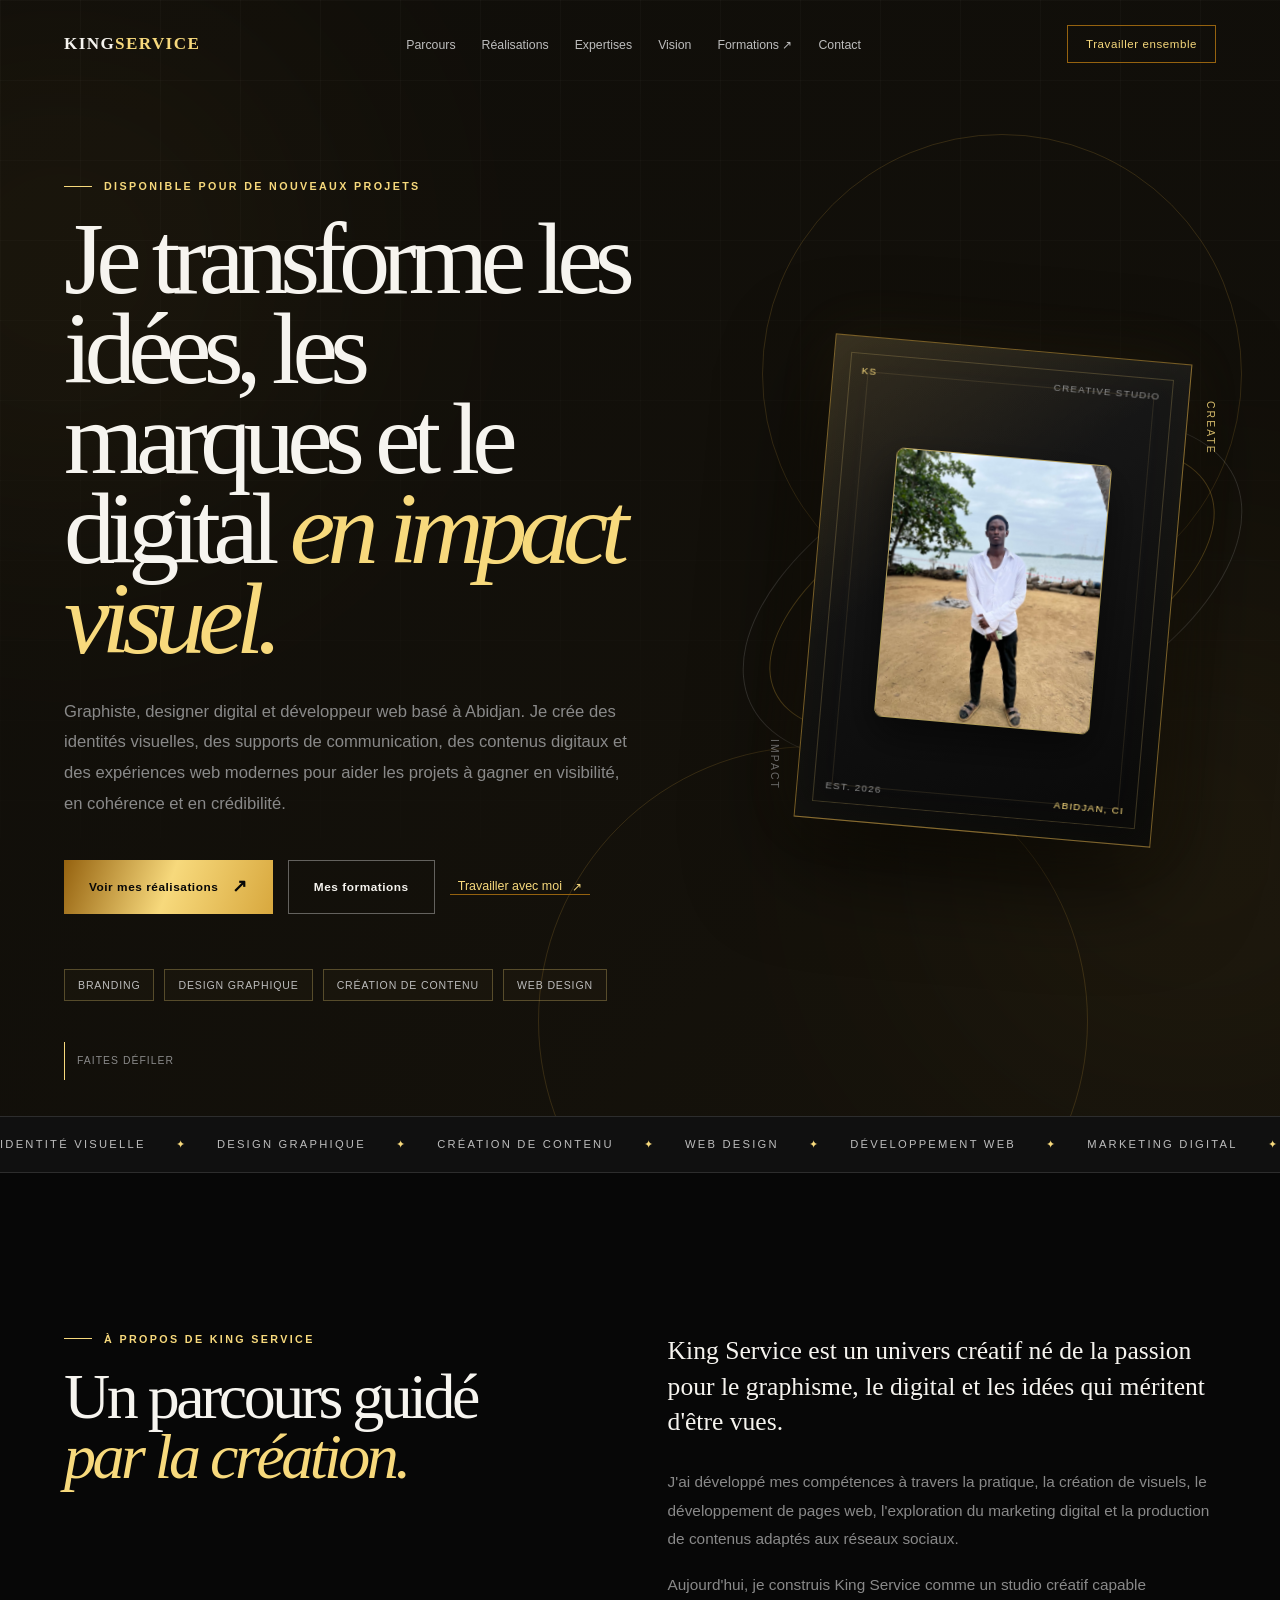
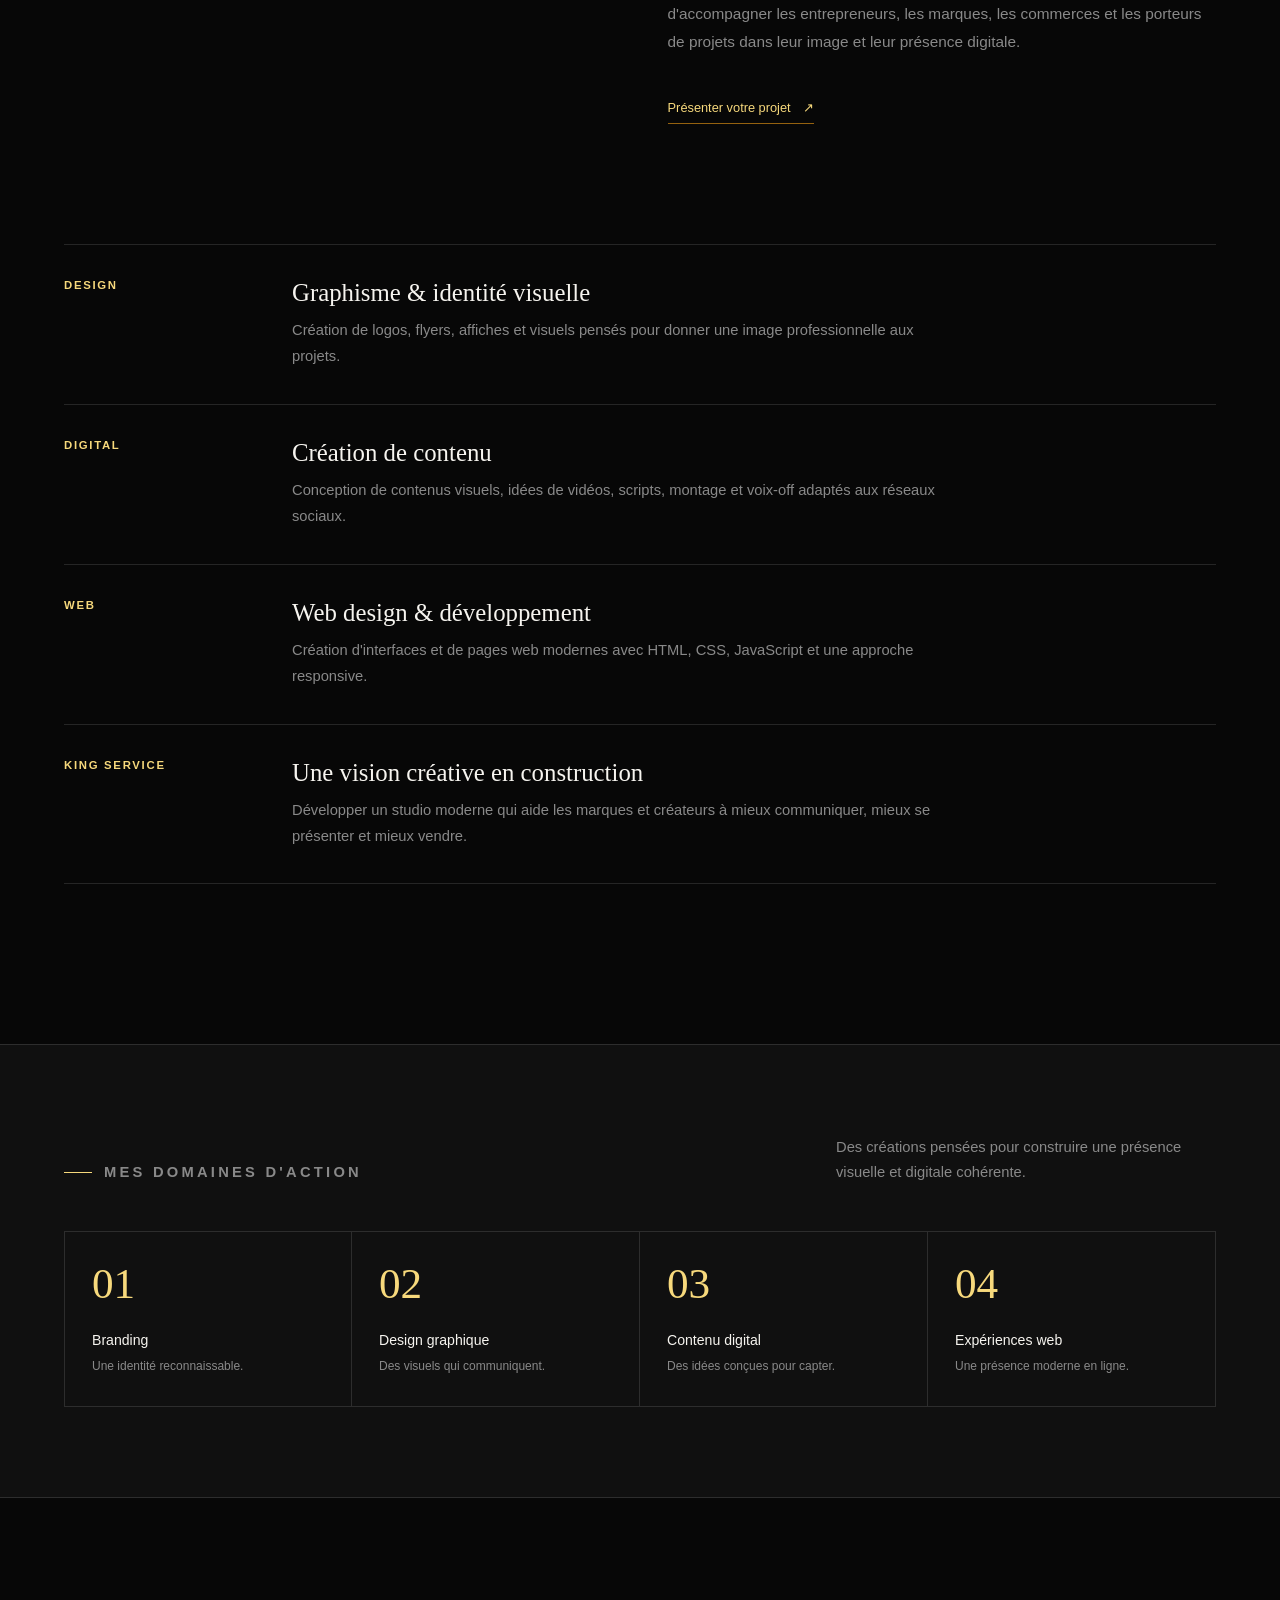
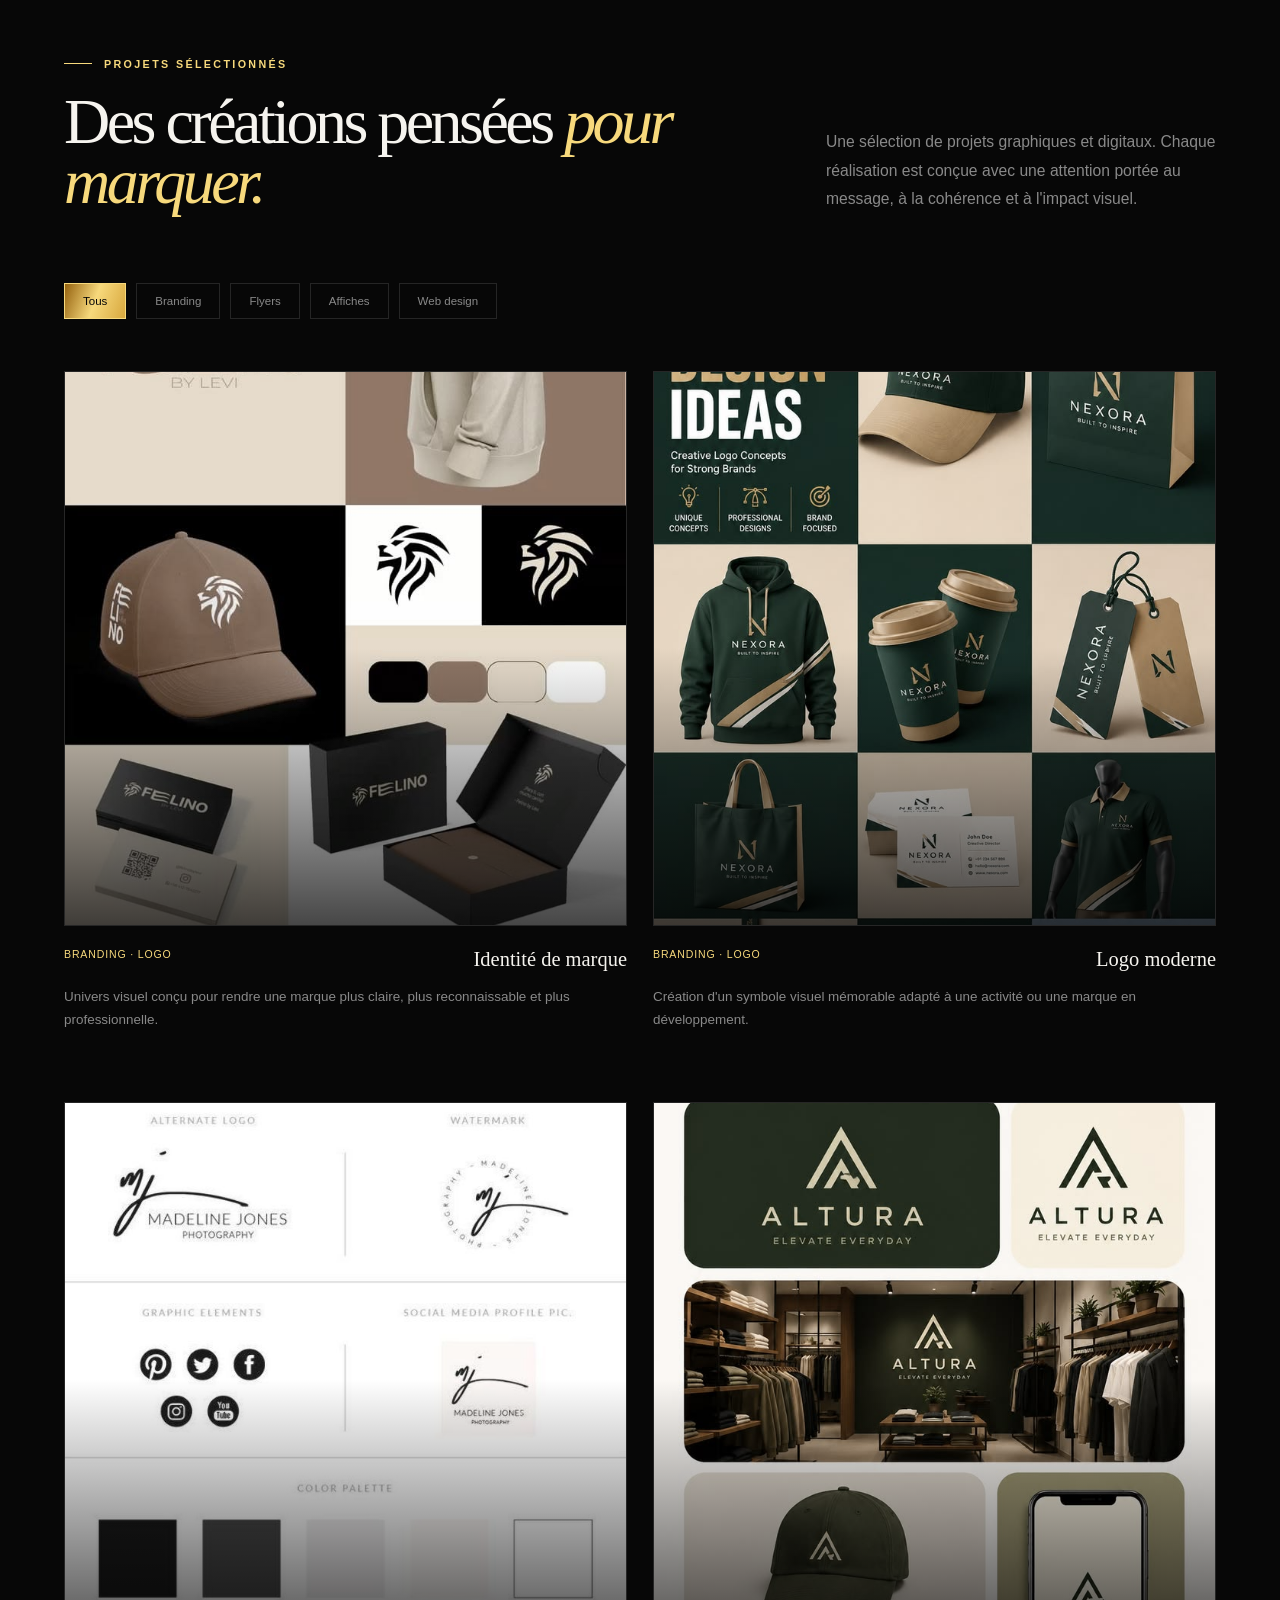
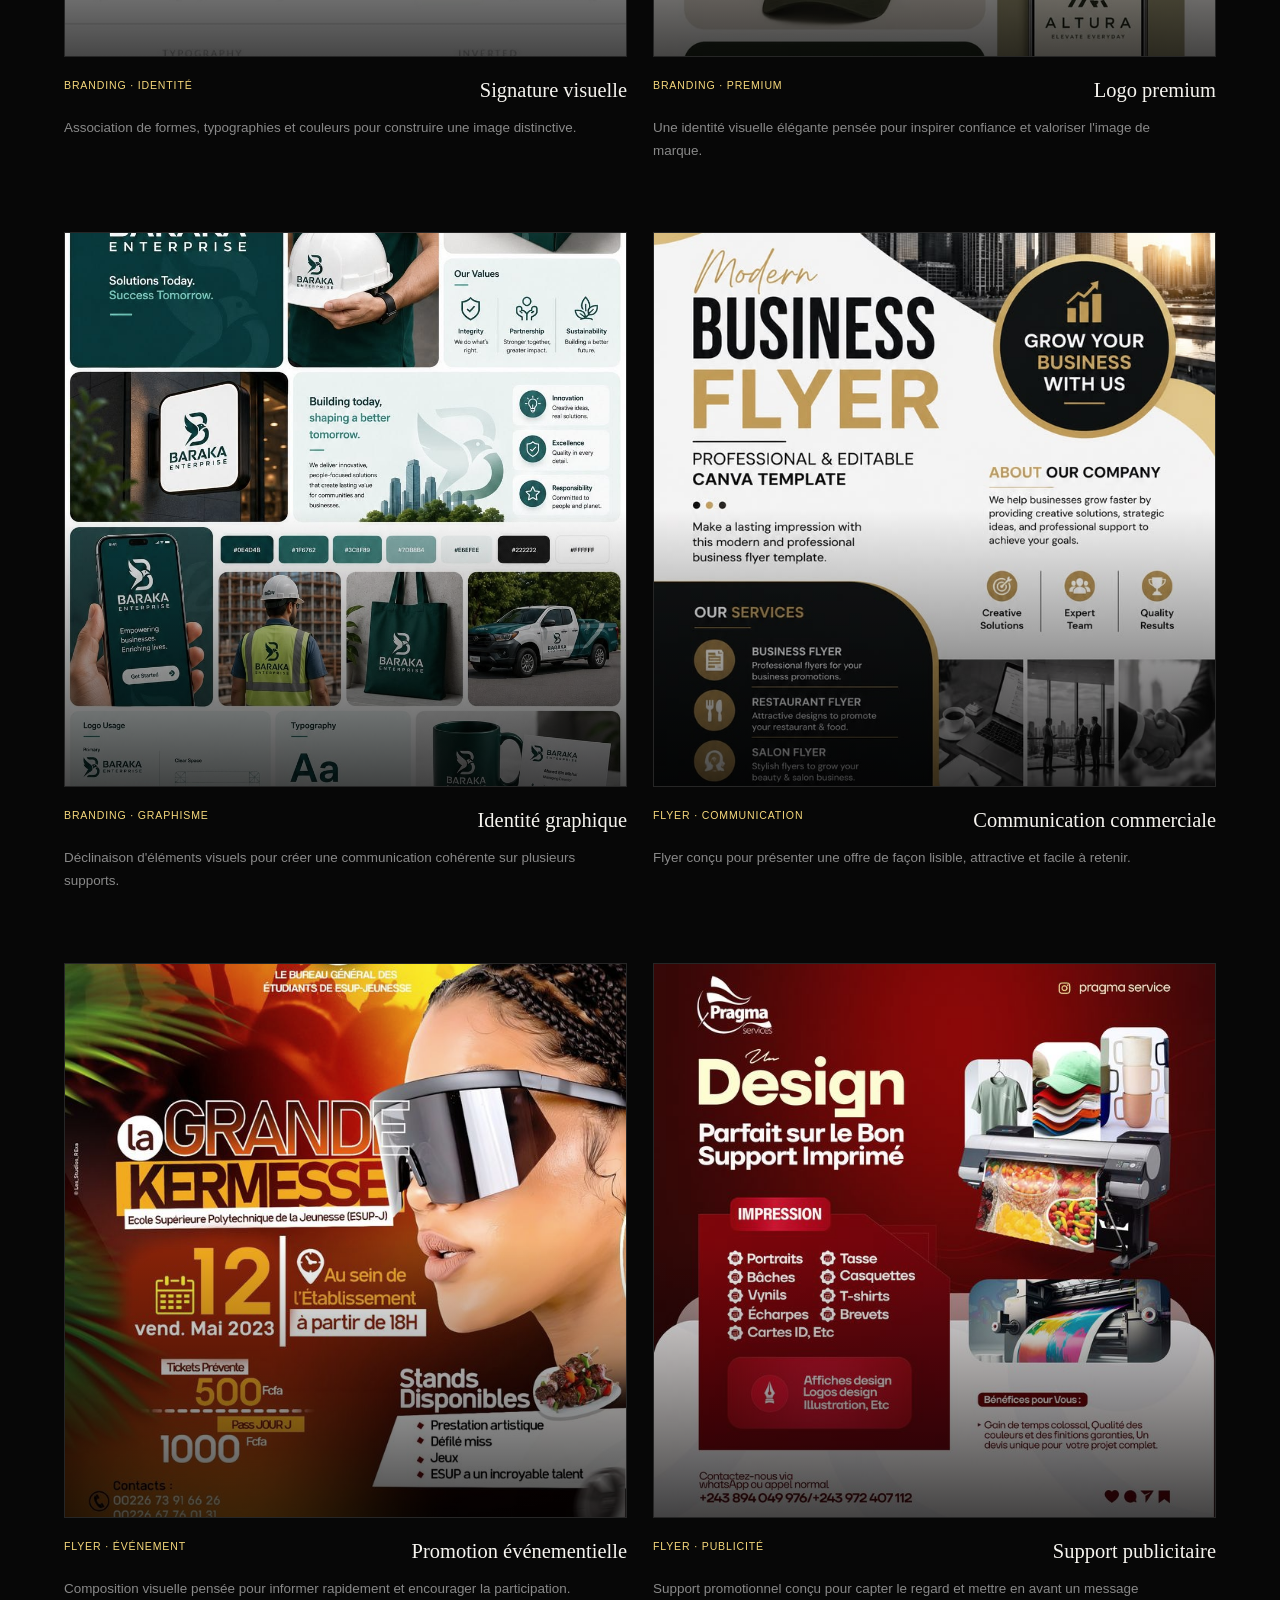
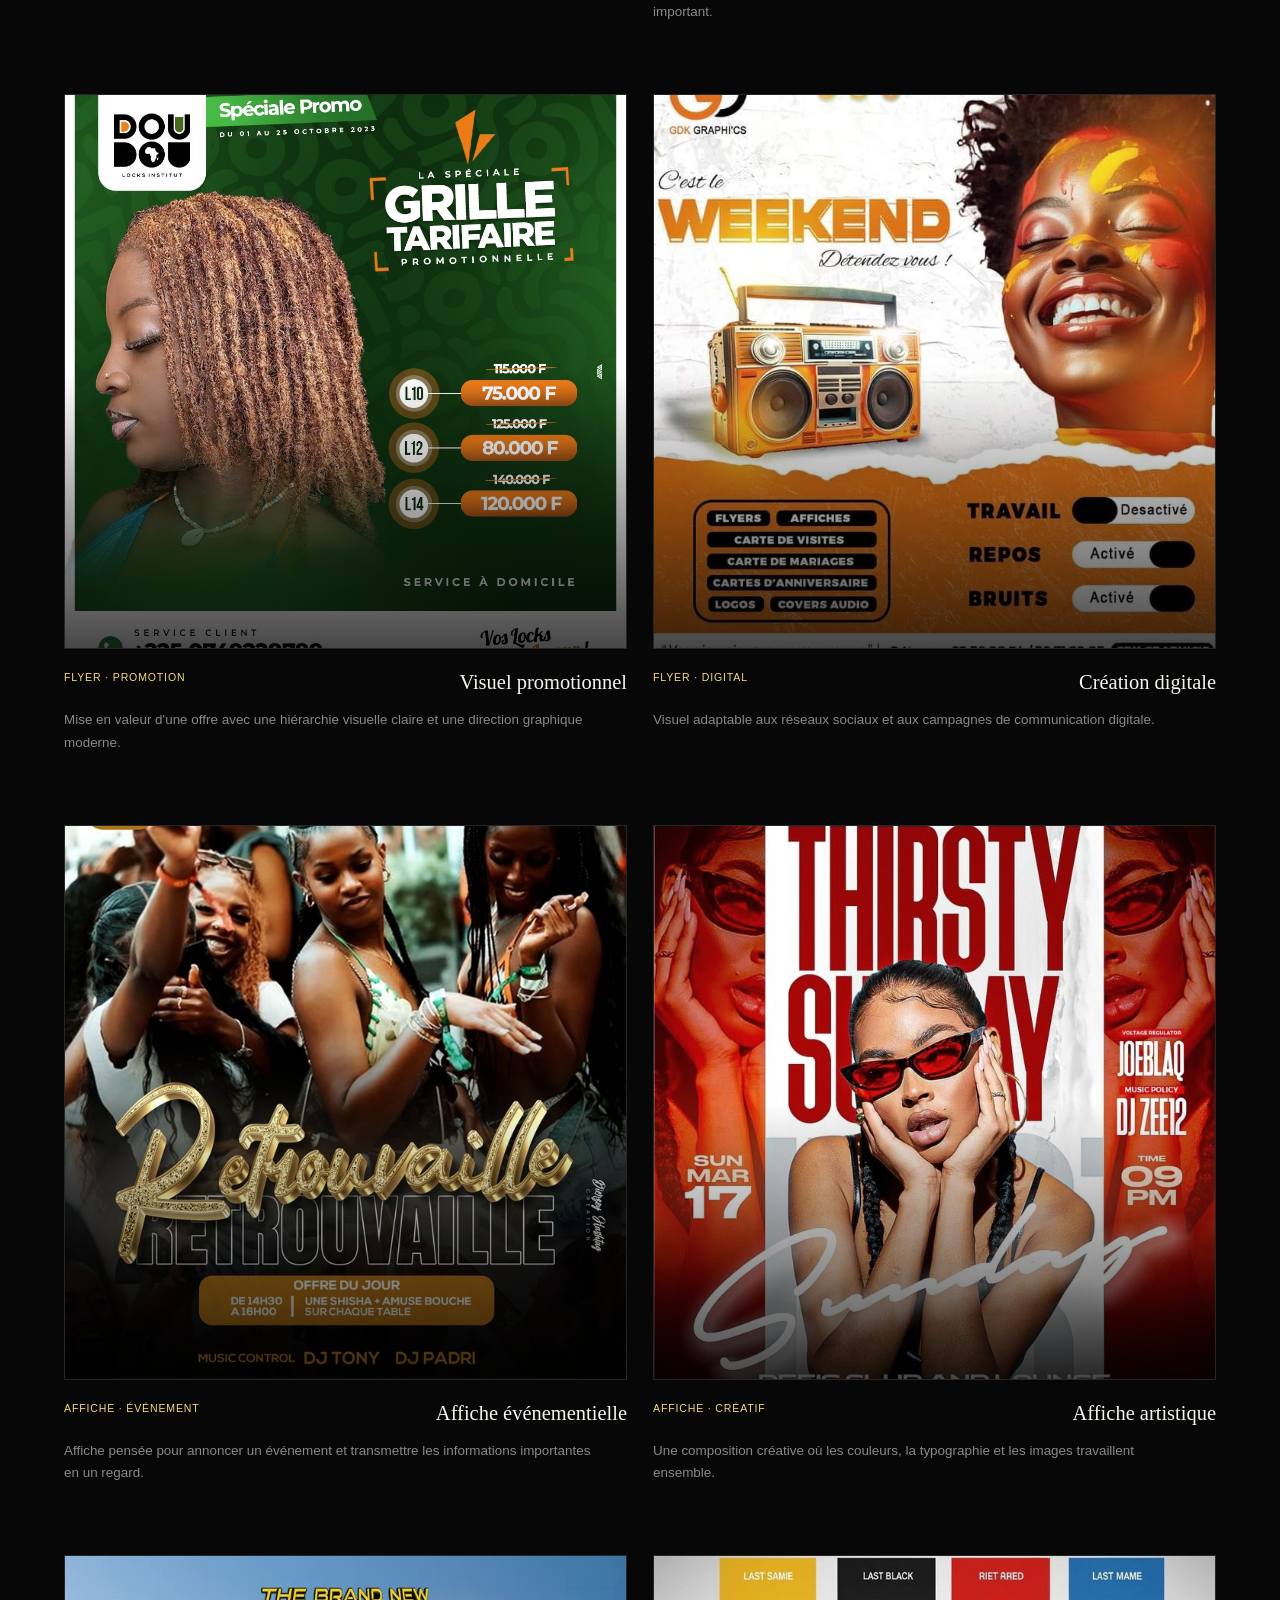
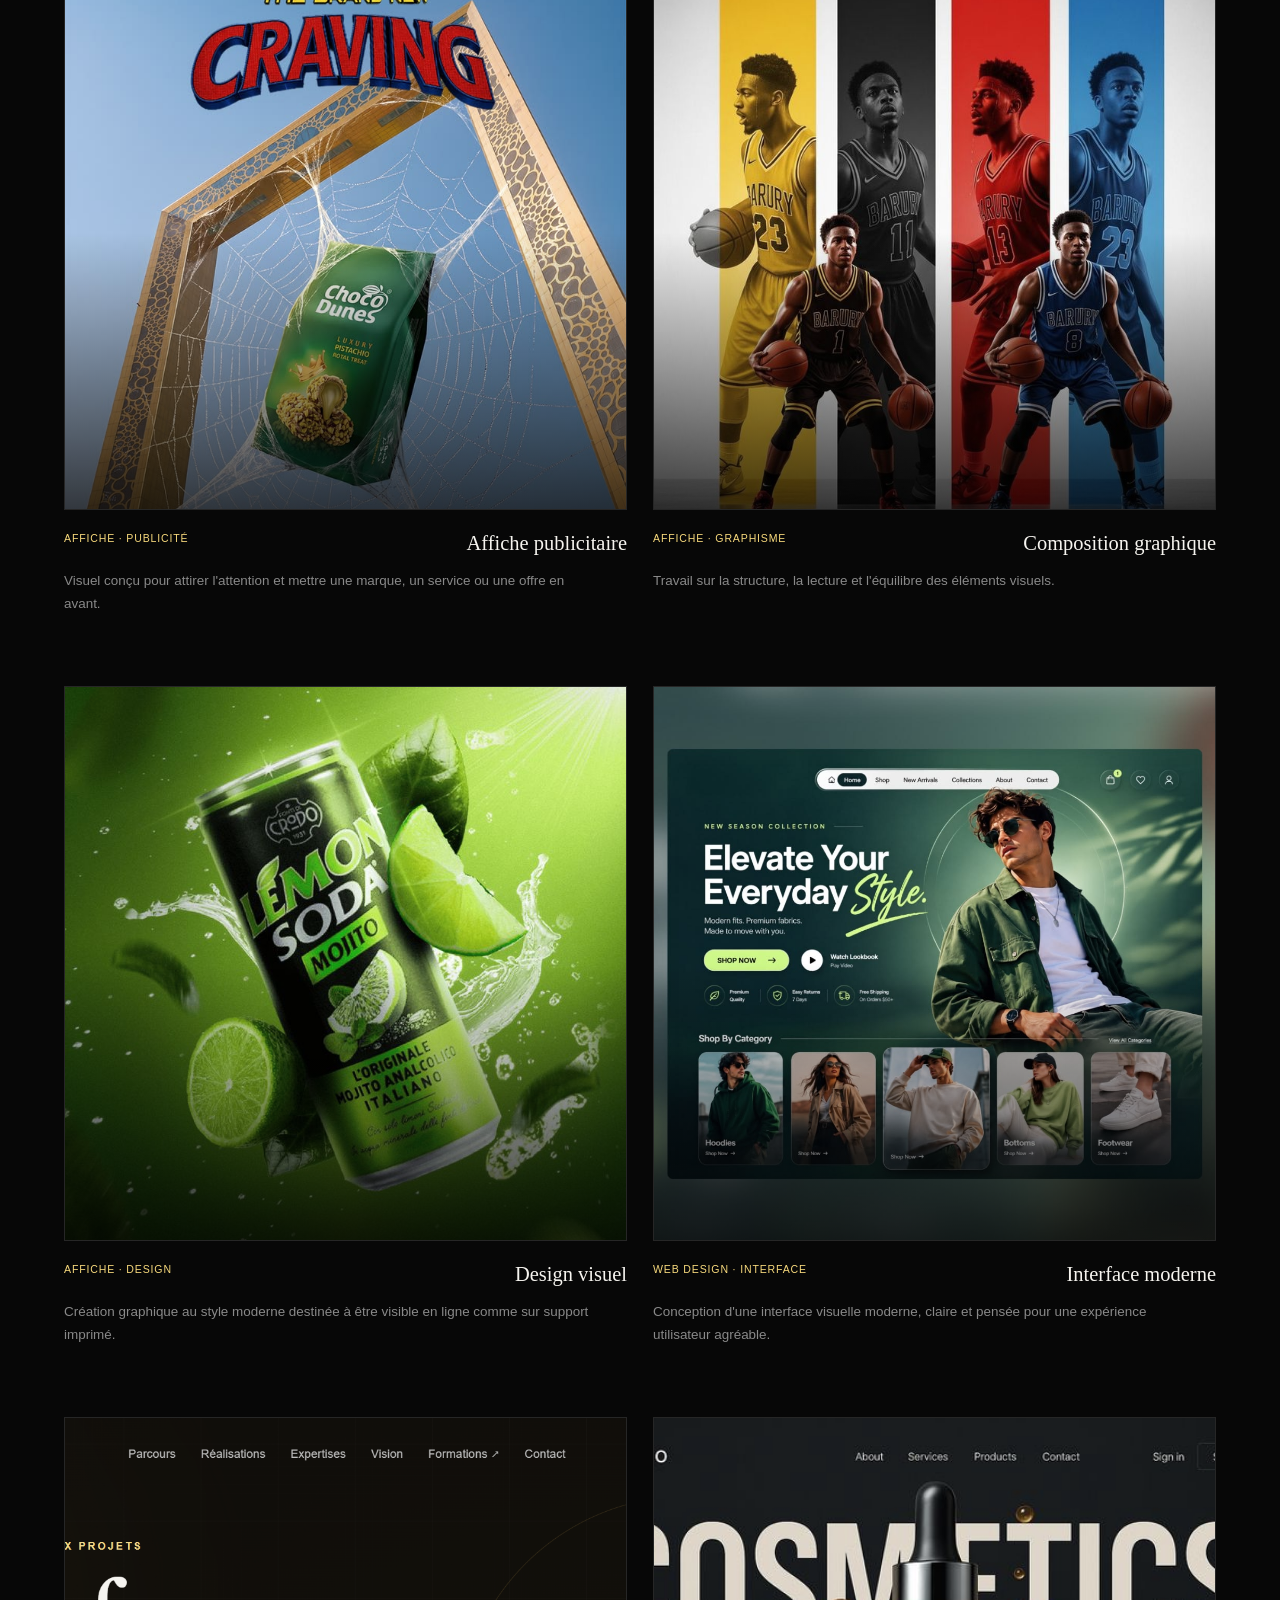
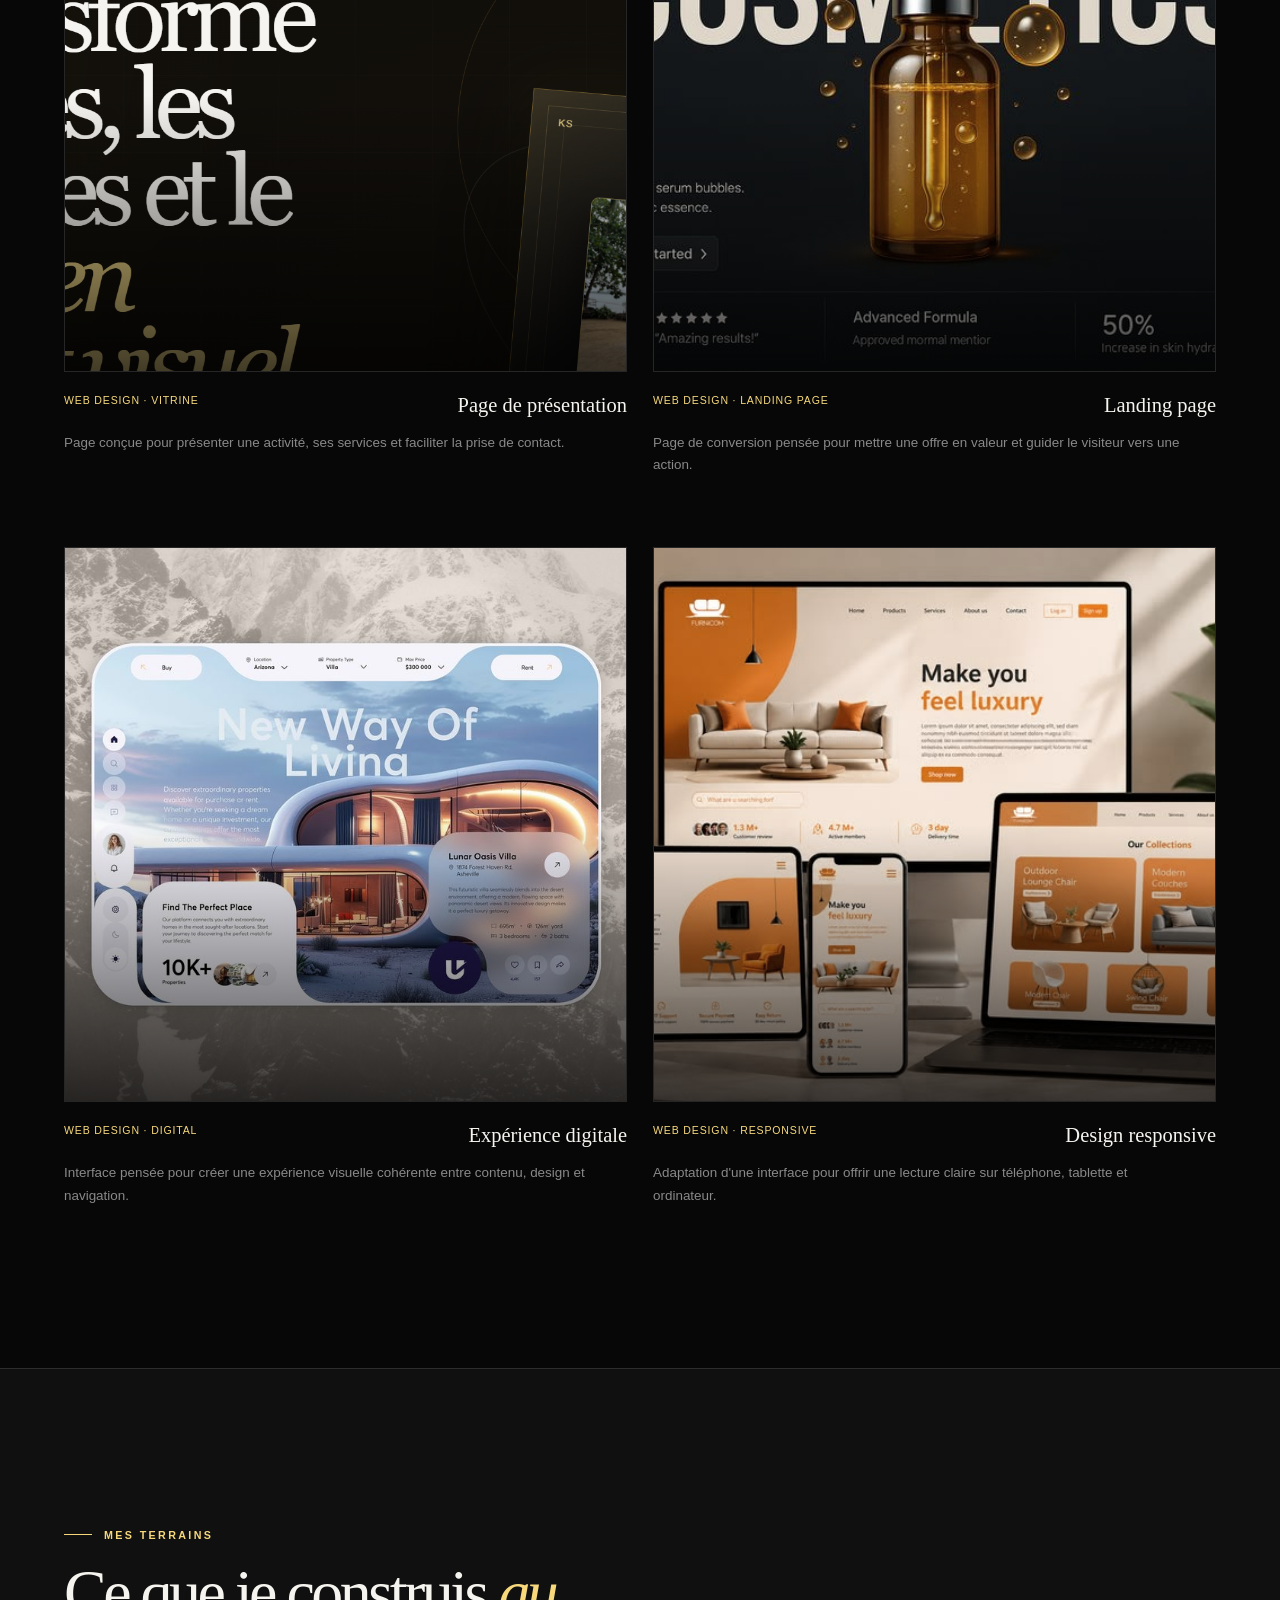
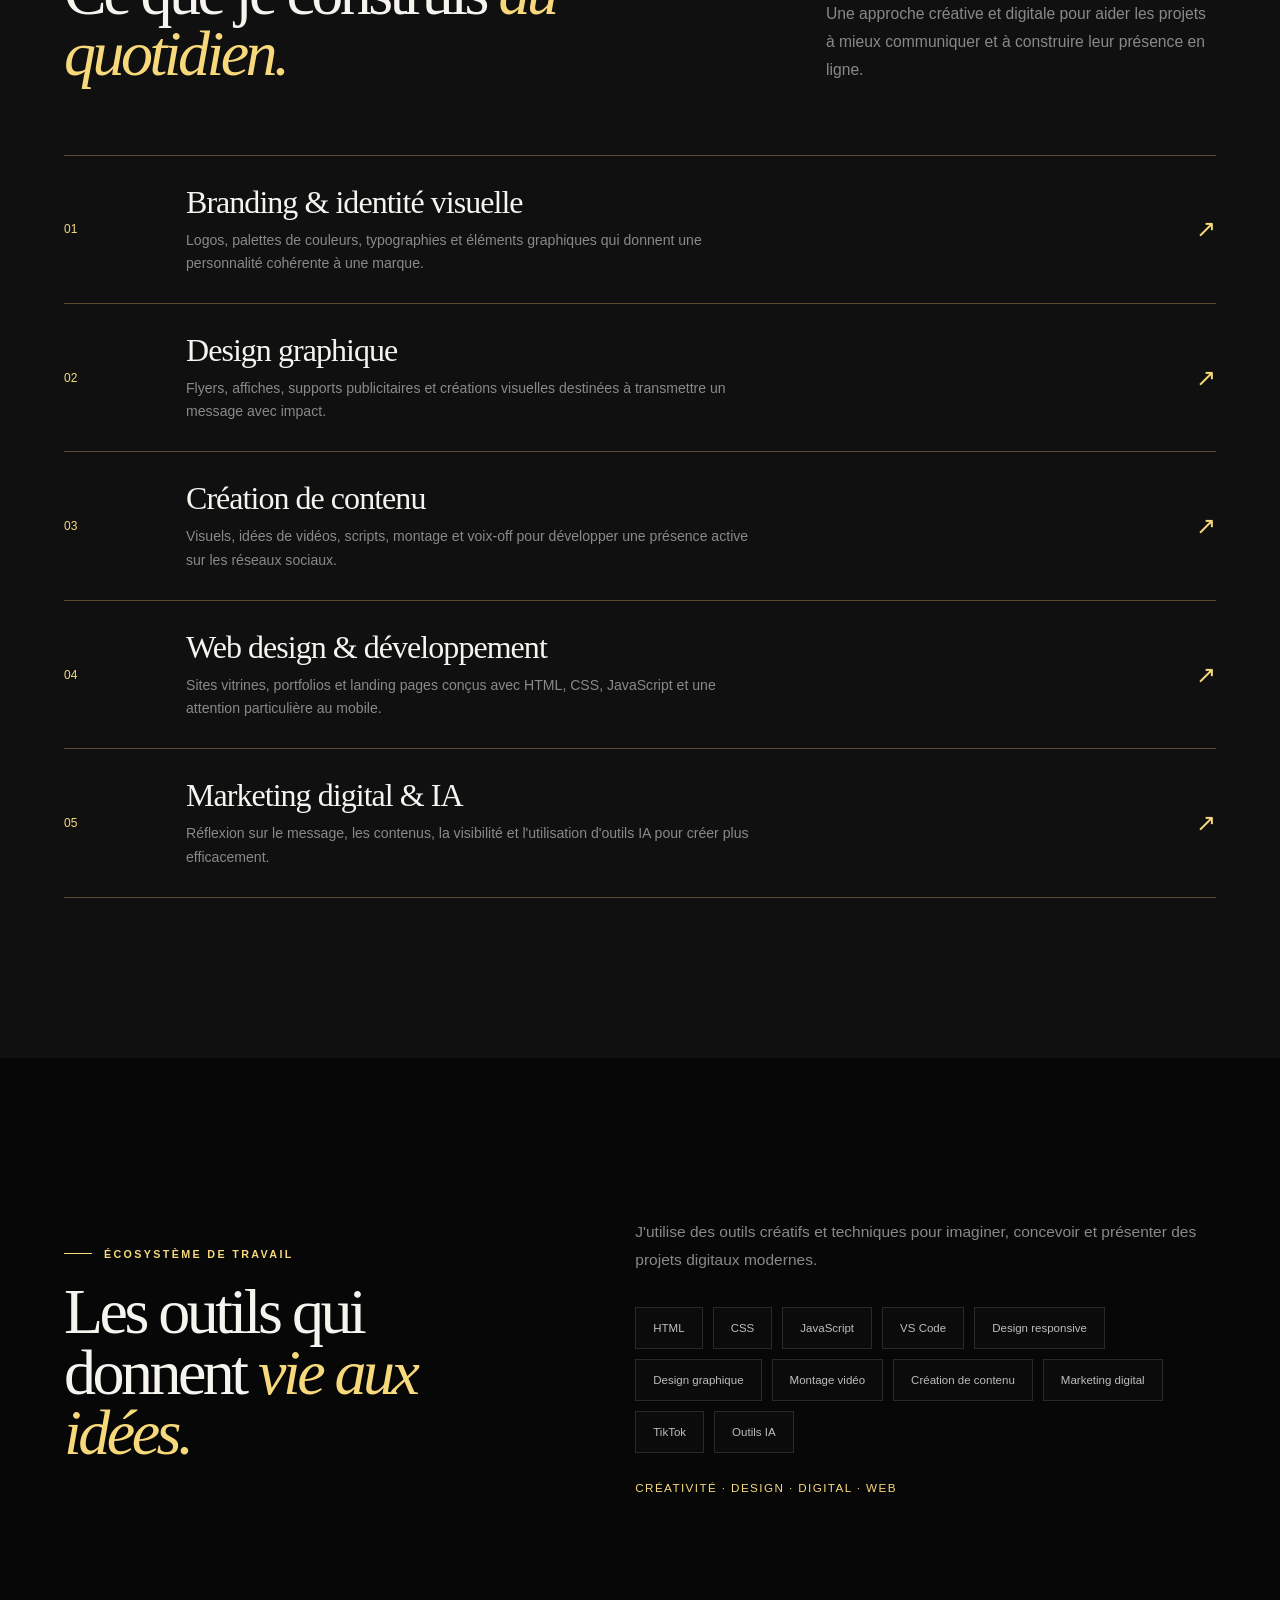
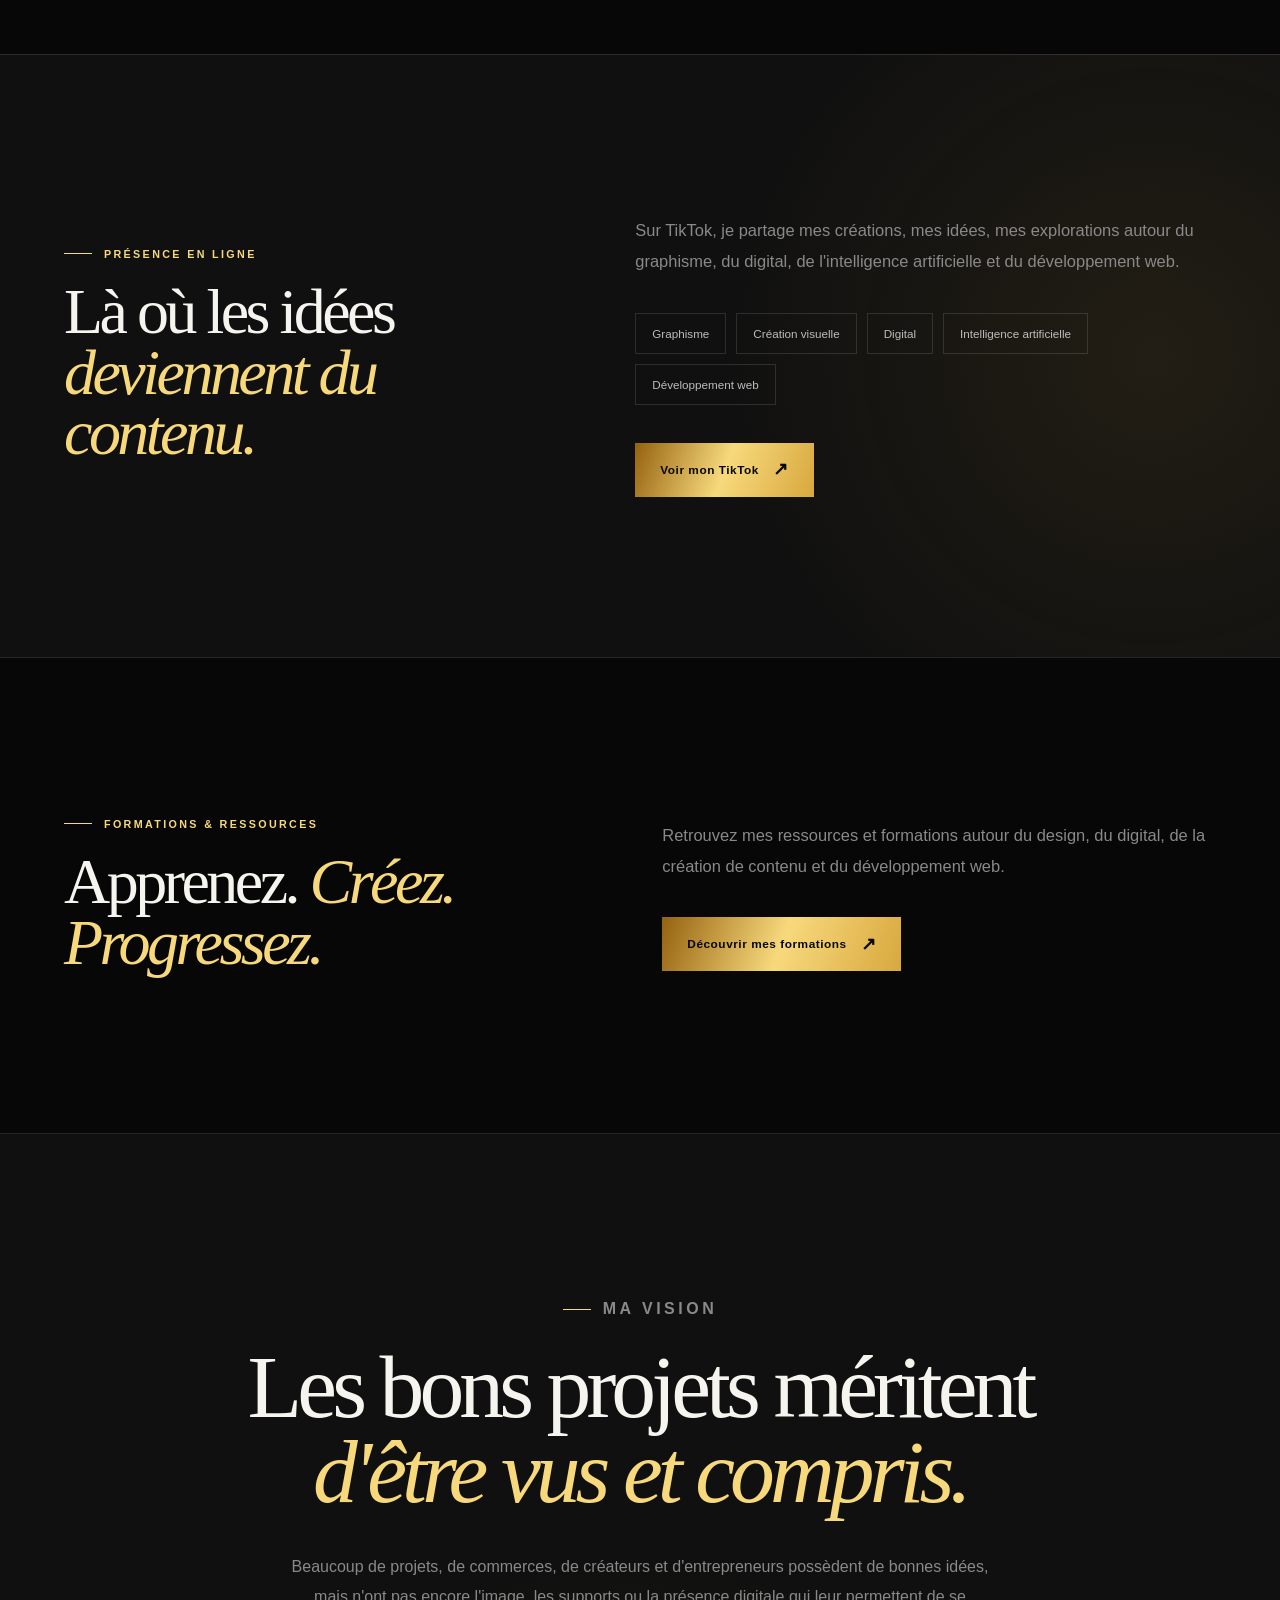
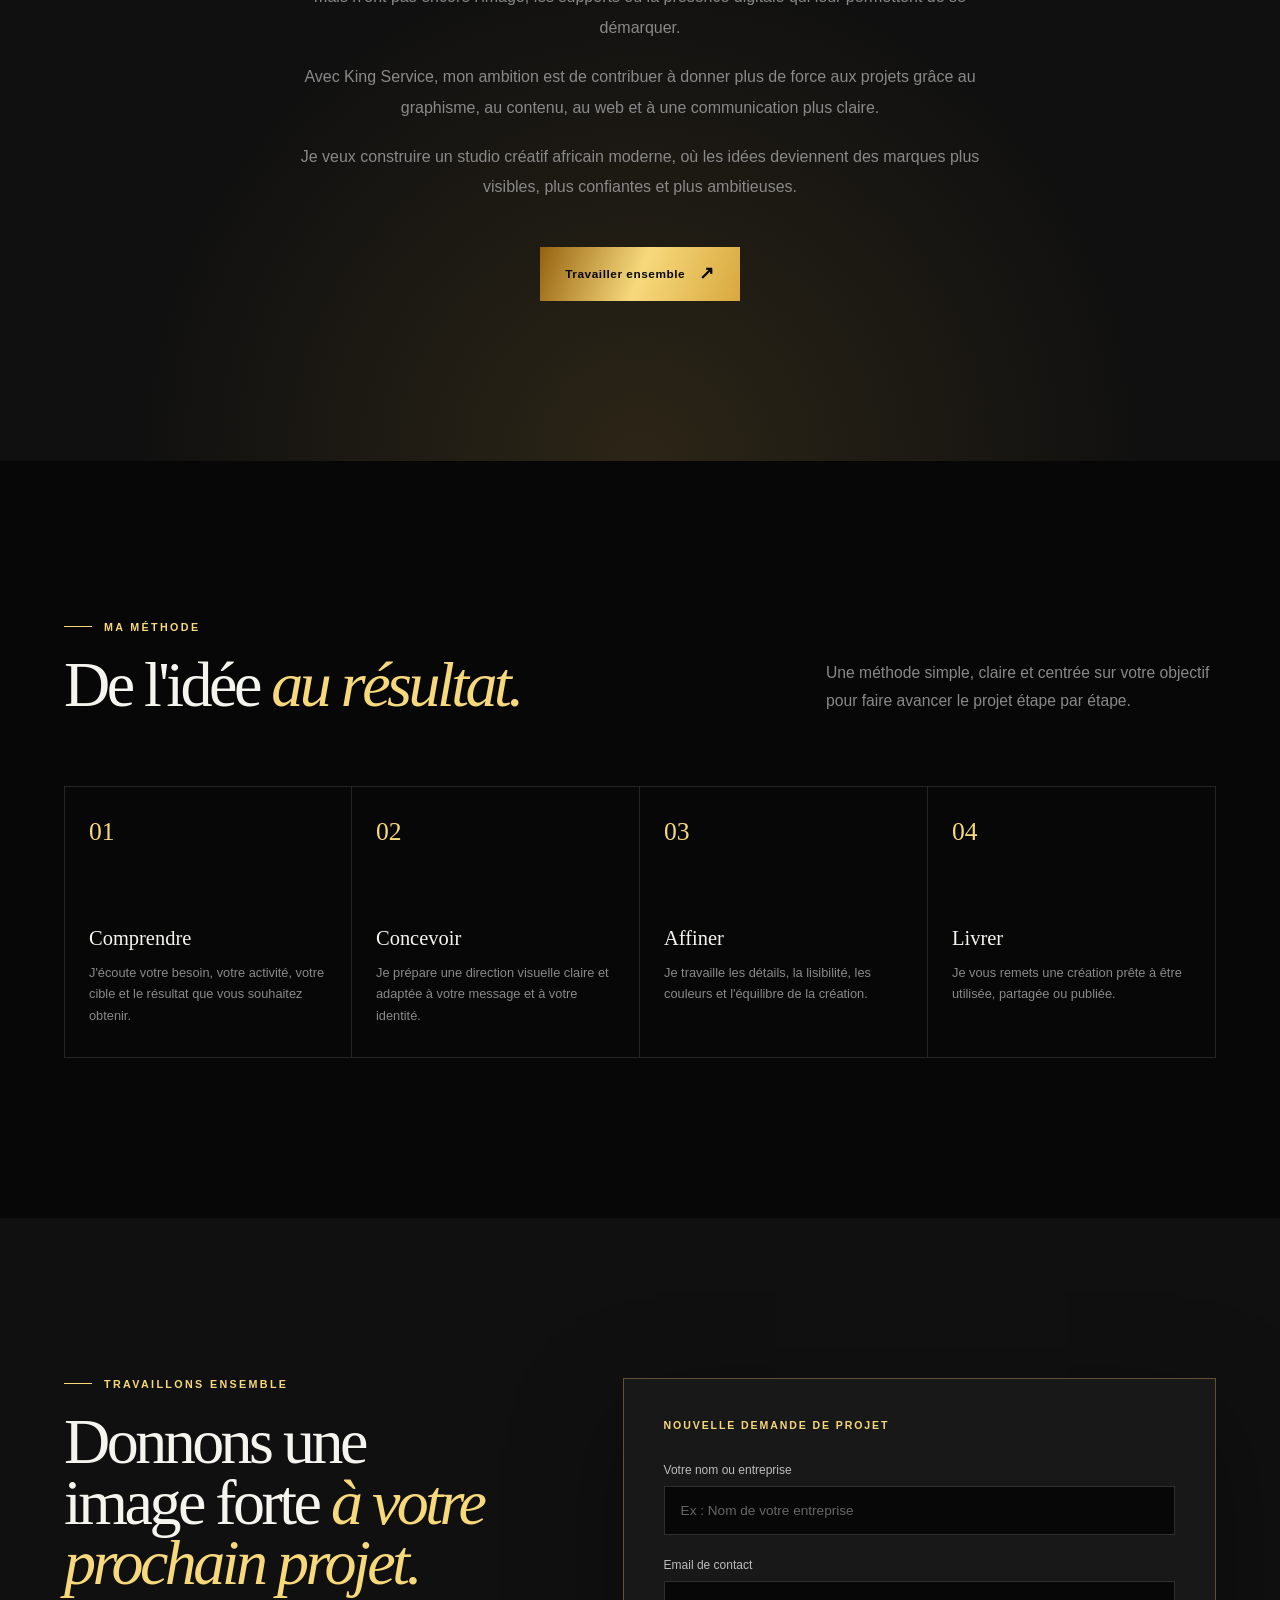
==== index.html @ 0333cfd5 "Add files via upload" ====
<!DOCTYPE html>
<html lang="fr">

<head>
  <meta property="og:title" content="King Service — Graphiste & Développeur web">

<meta
  property="og:description"
  content="Branding, design graphique, création de contenu et développement web."
>

<meta property="og:image" content="images/photo-profil.png">

<meta property="og:type" content="website">
  <meta charset="UTF-8">
  <meta name="viewport" content="width=device-width, initial-scale=1.0">

  <title>King Service — Graphiste, Designer digital & Développeur web</title>

  <meta
    name="description"
    content="King Service accompagne les marques et projets avec le branding, le design graphique, la création de contenu, le marketing digital et le développement web."
  >

  <link rel="stylesheet" href="style.css">
</head>

<body>

  <!-- ================================
       ÉCRAN DE CHARGEMENT
  ================================= -->

  <div class="loader" id="loader" aria-hidden="true">

    <div class="loader-content">

      <div class="loader-crown">♛</div>

      <div class="loader-logo">
        KS
      </div>

      <p class="loader-title">
        Chargement de la créativité...
      </p>

      <div class="loader-bar">
        <span id="loader-progress"></span>
      </div>

      <p class="loader-percent">
        <span id="loader-number">0</span> %
      </p>

      <p class="loader-message">
        Patientez, le talent arrive.
      </p>

    </div>

  </div>


  <!-- ================================
       NAVIGATION
  ================================= -->

  <header class="header" id="header">

    <nav class="navbar container" aria-label="Navigation principale">

      <a href="#home" class="logo" aria-label="Retour à l'accueil">
        KING<span>SERVICE</span>
      </a>

      <button
        class="menu-toggle"
        id="menu-toggle"
        type="button"
        aria-label="Ouvrir le menu"
        aria-expanded="false"
        aria-controls="nav-links"
      >
        <span></span>
        <span></span>
        <span></span>
      </button>

      <ul class="nav-links" id="nav-links">

        <li>
          <a href="#about">Parcours</a>
        </li>

        <li>
          <a href="#projects">Réalisations</a>
        </li>

        <li>
          <a href="#expertise">Expertises</a>
        </li>

        <li>
          <a href="#vision">Vision</a>
        </li>

        <li>
          <a
            href="https://dhwdumfv.mychariow.shop/"
            target="_blank"
            rel="noopener noreferrer"
          >
            Formations ↗
          </a>
        </li>

        <li>
          <a href="#contact">Contact</a>
        </li>

      </ul>

      <a href="#contact" class="nav-button">
        Travailler ensemble
      </a>

    </nav>

  </header>


  <main>

    <!-- ================================
         ACCUEIL
    ================================= -->

    <section class="hero" id="home">

      <div class="hero-background" aria-hidden="true">
        <span class="hero-light light-one"></span>
        <span class="hero-light light-two"></span>
        <span class="hero-circle circle-one"></span>
        <span class="hero-circle circle-two"></span>
      </div>

      <div class="hero-container container">

        <div class="hero-content reveal">

          <p class="eyebrow">
            DISPONIBLE POUR DE NOUVEAUX PROJETS
          </p>

          <h1>
            Je transforme les idées,
            les marques et le digital
            <span>en impact visuel.</span>
          </h1>

          <p class="hero-description">
            Graphiste, designer digital et développeur web basé à Abidjan.
            Je crée des identités visuelles, des supports de communication,
            des contenus digitaux et des expériences web modernes pour aider
            les projets à gagner en visibilité, en cohérence et en crédibilité.
          </p>

          <div class="hero-actions">

            <a href="#projects" class="button button-gold">
              Voir mes réalisations
              <span>↗</span>
            </a>

            <a
              href="https://dhwdumfv.mychariow.shop/"
              target="_blank"
              rel="noopener noreferrer"
              class="button button-outline"
            >
              Mes formations
            </a>

            <a href="#contact" class="hero-text-button">
              Travailler avec moi
              <span>↗</span>
            </a>

          </div>

          <div class="hero-tags">
            <span>Branding</span>
            <span>Design graphique</span>
            <span>Création de contenu</span>
            <span>Web design</span>
          </div>

        </div>


        <div class="hero-visual reveal">

          <div class="visual-orbit orbit-one"></div>
          <div class="visual-orbit orbit-two"></div>

          <div class="hero-card has-profile-photo">

            <div class="card-top">
              <span>KS</span>
              <span>CREATIVE STUDIO</span>
            </div>

            <img
              class="profile-photo"
              src="images/profil.jpg"
              alt="Portrait du créateur de King Service"
            >

            <div class="hero-monogram" aria-hidden="true">
              K<span>S</span>
            </div>

            <div class="card-bottom">
              <span>EST. 2026</span>
              <span>ABIDJAN, CI</span>
            </div>

          </div>

          <div class="floating-word word-one">
            CREATE
          </div>

          <div class="floating-word word-two">
            IMPACT
          </div>

        </div>

      </div>

      <a href="#about" class="scroll-indicator" aria-label="Découvrir mon parcours">
        <span></span>
        Faites défiler
      </a>

    </section>


    <!-- ================================
         BANDEAU
    ================================= -->

    <section class="marquee-section" aria-label="Domaines de King Service">

      <div class="marquee">

        <span>IDENTITÉ VISUELLE</span>
        <i>✦</i>

        <span>DESIGN GRAPHIQUE</span>
        <i>✦</i>

        <span>CRÉATION DE CONTENU</span>
        <i>✦</i>

        <span>WEB DESIGN</span>
        <i>✦</i>

        <span>DÉVELOPPEMENT WEB</span>
        <i>✦</i>

        <span>MARKETING DIGITAL</span>
        <i>✦</i>

        <span>IDENTITÉ VISUELLE</span>
        <i>✦</i>

        <span>DESIGN GRAPHIQUE</span>
        <i>✦</i>

        <span>CRÉATION DE CONTENU</span>
        <i>✦</i>

        <span>WEB DESIGN</span>

      </div>

    </section>


    <!-- ================================
         PARCOURS
    ================================= -->

    <section class="about section" id="about">

      <div class="container about-grid">

        <div class="section-intro reveal">

          <p class="eyebrow">
            À PROPOS DE KING SERVICE
          </p>

          <h2>
            Un parcours guidé
            <span>par la création.</span>
          </h2>

        </div>

        <div class="about-content reveal">

          <p class="large-text">
            King Service est un univers créatif né de la passion
            pour le graphisme, le digital et les idées qui méritent
            d'être vues.
          </p>

          <p>
            J'ai développé mes compétences à travers la pratique,
            la création de visuels, le développement de pages web,
            l'exploration du marketing digital et la production
            de contenus adaptés aux réseaux sociaux.
          </p>

          <p>
            Aujourd'hui, je construis King Service comme un studio créatif
            capable d'accompagner les entrepreneurs, les marques,
            les commerces et les porteurs de projets dans leur image
            et leur présence digitale.
          </p>

          <a href="#contact" class="text-link">
            Présenter votre projet
            <span>↗</span>
          </a>

        </div>

      </div>


      <div class="container journey-list">

        <article class="journey-item reveal">

          <span class="journey-date">DESIGN</span>

          <div>
            <h3>Graphisme & identité visuelle</h3>
            <p>
              Création de logos, flyers, affiches et visuels
              pensés pour donner une image professionnelle aux projets.
            </p>
          </div>

        </article>

        <article class="journey-item reveal">

          <span class="journey-date">DIGITAL</span>

          <div>
            <h3>Création de contenu</h3>
            <p>
              Conception de contenus visuels, idées de vidéos, scripts,
              montage et voix-off adaptés aux réseaux sociaux.
            </p>
          </div>

        </article>

        <article class="journey-item reveal">

          <span class="journey-date">WEB</span>

          <div>
            <h3>Web design & développement</h3>
            <p>
              Création d'interfaces et de pages web modernes avec HTML,
              CSS, JavaScript et une approche responsive.
            </p>
          </div>

        </article>

        <article class="journey-item reveal">

          <span class="journey-date">KING SERVICE</span>

          <div>
            <h3>Une vision créative en construction</h3>
            <p>
              Développer un studio moderne qui aide les marques et créateurs
              à mieux communiquer, mieux se présenter et mieux vendre.
            </p>
          </div>

        </article>

      </div>

    </section>


    <!-- ================================
         INDICATEURS
    ================================= -->

    <section class="stats section">

      <div class="container">

        <div class="stats-label reveal">
          <p class="eyebrow">
            MES DOMAINES D'ACTION
          </p>

          <p>
            Des créations pensées pour construire une présence
            visuelle et digitale cohérente.
          </p>
        </div>

        <div class="stats-grid">

          <div class="stat-item reveal">
            <strong>01</strong>
            <span>Branding</span>
            <p>Une identité reconnaissable.</p>
          </div>

          <div class="stat-item reveal">
            <strong>02</strong>
            <span>Design graphique</span>
            <p>Des visuels qui communiquent.</p>
          </div>

          <div class="stat-item reveal">
            <strong>03</strong>
            <span>Contenu digital</span>
            <p>Des idées conçues pour capter.</p>
          </div>

          <div class="stat-item reveal">
            <strong>04</strong>
            <span>Expériences web</span>
            <p>Une présence moderne en ligne.</p>
          </div>

        </div>

      </div>

    </section>


    <!-- ================================
         RÉALISATIONS
    ================================= -->

    <section class="projects section" id="projects">

      <div class="container">

        <div class="section-header reveal">

          <div>

            <p class="eyebrow">
              PROJETS SÉLECTIONNÉS
            </p>

            <h2>
              Des créations pensées
              <span>pour marquer.</span>
            </h2>

          </div>

          <p class="section-description">
            Une sélection de projets graphiques et digitaux.
            Chaque réalisation est conçue avec une attention portée
            au message, à la cohérence et à l'impact visuel.
          </p>

        </div>


        <div class="project-filters reveal">

          <button class="filter-button active" type="button" data-filter="all">
            Tous
          </button>

          <button class="filter-button" type="button" data-filter="branding">
            Branding
          </button>

          <button class="filter-button" type="button" data-filter="flyers">
            Flyers
          </button>

          <button class="filter-button" type="button" data-filter="affiches">
            Affiches
          </button>

          <button class="filter-button" type="button" data-filter="web">
            Web design
          </button>

        </div>


        <div class="projects-grid">

          <!-- BRANDING -->

          <article class="project-card reveal" data-category="branding">

            <div class="project-image">
              <img
                src="images/logos/logo-01.png"
                alt="Création d'identité visuelle et logo"
              >

              <button class="view-project" type="button">
                Voir le projet ↗
              </button>
            </div>

            <div class="project-details">
              <span>Branding · Logo</span>
              <h3>Identité de marque</h3>
            </div>

            <p class="project-summary">
              Univers visuel conçu pour rendre une marque plus claire,
              plus reconnaissable et plus professionnelle.
            </p>

          </article>


          <article class="project-card reveal" data-category="branding">

            <div class="project-image">
              <img
                src="images/logos/logo-02.png"
                alt="Création de logo moderne"
              >

              <button class="view-project" type="button">
                Voir le projet ↗
              </button>
            </div>

            <div class="project-details">
              <span>Branding · Logo</span>
              <h3>Logo moderne</h3>
            </div>

            <p class="project-summary">
              Création d'un symbole visuel mémorable adapté à une activité
              ou une marque en développement.
            </p>

          </article>


          <article class="project-card reveal" data-category="branding">

            <div class="project-image">
              <img
                src="images/logos/logo-03.png"
                alt="Création de signature visuelle"
              >

              <button class="view-project" type="button">
                Voir le projet ↗
              </button>
            </div>

            <div class="project-details">
              <span>Branding · Identité</span>
              <h3>Signature visuelle</h3>
            </div>

            <p class="project-summary">
              Association de formes, typographies et couleurs pour construire
              une image distinctive.
            </p>

          </article>


          <article class="project-card reveal" data-category="branding">

            <div class="project-image">
              <img
                src="images/logos/logo-04.png"
                alt="Création de logo premium"
              >

              <button class="view-project" type="button">
                Voir le projet ↗
              </button>
            </div>

            <div class="project-details">
              <span>Branding · Premium</span>
              <h3>Logo premium</h3>
            </div>

            <p class="project-summary">
              Une identité visuelle élégante pensée pour inspirer confiance
              et valoriser l'image de marque.
            </p>

          </article>


          <article class="project-card reveal" data-category="branding">

            <div class="project-image">
              <img
                src="images/logos/logo-05.png"
                alt="Création d'identité graphique"
              >

              <button class="view-project" type="button">
                Voir le projet ↗
              </button>
            </div>

            <div class="project-details">
              <span>Branding · Graphisme</span>
              <h3>Identité graphique</h3>
            </div>

            <p class="project-summary">
              Déclinaison d'éléments visuels pour créer une communication
              cohérente sur plusieurs supports.
            </p>

          </article>


          <!-- FLYERS -->

          <article class="project-card reveal" data-category="flyers">

            <div class="project-image">
              <img
                src="images/flyers/flyer-01.png"
                alt="Flyer de communication commerciale"
              >

              <button class="view-project" type="button">
                Voir le projet ↗
              </button>
            </div>

            <div class="project-details">
              <span>Flyer · Communication</span>
              <h3>Communication commerciale</h3>
            </div>

            <p class="project-summary">
              Flyer conçu pour présenter une offre de façon lisible,
              attractive et facile à retenir.
            </p>

          </article>


          <article class="project-card reveal" data-category="flyers">

            <div class="project-image">
              <img
                src="images/flyers/flyer-02.png"
                alt="Flyer de promotion événementielle"
              >

              <button class="view-project" type="button">
                Voir le projet ↗
              </button>
            </div>

            <div class="project-details">
              <span>Flyer · Événement</span>
              <h3>Promotion événementielle</h3>
            </div>

            <p class="project-summary">
              Composition visuelle pensée pour informer rapidement
              et encourager la participation.
            </p>

          </article>


          <article class="project-card reveal" data-category="flyers">

            <div class="project-image">
              <img
                src="images/flyers/flyer-03.png"
                alt="Support publicitaire graphique"
              >

              <button class="view-project" type="button">
                Voir le projet ↗
              </button>
            </div>

            <div class="project-details">
              <span>Flyer · Publicité</span>
              <h3>Support publicitaire</h3>
            </div>

            <p class="project-summary">
              Support promotionnel conçu pour capter le regard
              et mettre en avant un message important.
            </p>

          </article>


          <article class="project-card reveal" data-category="flyers">

            <div class="project-image">
              <img
                src="images/flyers/flyer-04.png"
                alt="Visuel promotionnel pour une offre"
              >

              <button class="view-project" type="button">
                Voir le projet ↗
              </button>
            </div>

            <div class="project-details">
              <span>Flyer · Promotion</span>
              <h3>Visuel promotionnel</h3>
            </div>

            <p class="project-summary">
              Mise en valeur d'une offre avec une hiérarchie visuelle
              claire et une direction graphique moderne.
            </p>

          </article>


          <article class="project-card reveal" data-category="flyers">

            <div class="project-image">
              <img
                src="images/flyers/flyer-05.png"
                alt="Création digitale sous forme de flyer"
              >

              <button class="view-project" type="button">
                Voir le projet ↗
              </button>
            </div>

            <div class="project-details">
              <span>Flyer · Digital</span>
              <h3>Création digitale</h3>
            </div>

            <p class="project-summary">
              Visuel adaptable aux réseaux sociaux et aux campagnes
              de communication digitale.
            </p>

          </article>


          <!-- AFFICHES -->

          <article class="project-card reveal" data-category="affiches">

            <div class="project-image">
              <img
                src="images/affiches/affiche1.png"
                alt="Affiche événementielle moderne"
              >

              <button class="view-project" type="button">
                Voir le projet ↗
              </button>
            </div>

            <div class="project-details">
              <span>Affiche · Événement</span>
              <h3>Affiche événementielle</h3>
            </div>

            <p class="project-summary">
              Affiche pensée pour annoncer un événement et transmettre
              les informations importantes en un regard.
            </p>

          </article>


          <article class="project-card reveal" data-category="affiches">

            <div class="project-image">
              <img
                src="images/affiches/affiche2.png"
                alt="Affiche artistique"
              >

              <button class="view-project" type="button">
                Voir le projet ↗
              </button>
            </div>

            <div class="project-details">
              <span>Affiche · Créatif</span>
              <h3>Affiche artistique</h3>
            </div>

            <p class="project-summary">
              Une composition créative où les couleurs, la typographie
              et les images travaillent ensemble.
            </p>

          </article>


          <article class="project-card reveal" data-category="affiches">

            <div class="project-image">
              <img
                src="images/affiches/affiche3.png"
                alt="Affiche publicitaire"
              >

              <button class="view-project" type="button">
                Voir le projet ↗
              </button>
            </div>

            <div class="project-details">
              <span>Affiche · Publicité</span>
              <h3>Affiche publicitaire</h3>
            </div>

            <p class="project-summary">
              Visuel conçu pour attirer l'attention et mettre une marque,
              un service ou une offre en avant.
            </p>

          </article>


          <article class="project-card reveal" data-category="affiches">

            <div class="project-image">
              <img
                src="images/affiches/affiche4.png"
                alt="Composition graphique pour affiche"
              >

              <button class="view-project" type="button">
                Voir le projet ↗
              </button>
            </div>

            <div class="project-details">
              <span>Affiche · Graphisme</span>
              <h3>Composition graphique</h3>
            </div>

            <p class="project-summary">
              Travail sur la structure, la lecture et l'équilibre
              des éléments visuels.
            </p>

          </article>


          <article class="project-card reveal" data-category="affiches">

            <div class="project-image">
              <img
                src="images/affiches/affiche5.png"
                alt="Affiche au design visuel moderne"
              >

              <button class="view-project" type="button">
                Voir le projet ↗
              </button>
            </div>

            <div class="project-details">
              <span>Affiche · Design</span>
              <h3>Design visuel</h3>
            </div>

            <p class="project-summary">
              Création graphique au style moderne destinée à être visible
              en ligne comme sur support imprimé.
            </p>

          </article>


          <!-- WEB DESIGN -->

          <article class="project-card reveal" data-category="web">

            <div class="project-image">
              <img
                src="images/web/web1.png"
                alt="Interface web moderne"
              >

              <button class="view-project" type="button">
                Voir le projet ↗
              </button>
            </div>

            <div class="project-details">
              <span>Web design · Interface</span>
              <h3>Interface moderne</h3>
            </div>

            <p class="project-summary">
              Conception d'une interface visuelle moderne, claire
              et pensée pour une expérience utilisateur agréable.
            </p>

          </article>


          <article class="project-card reveal" data-category="web">

            <div class="project-image">
              <img
                src="images/web/web2.png"
                alt="Page de présentation web"
              >

              <button class="view-project" type="button">
                Voir le projet ↗
              </button>
            </div>

            <div class="project-details">
              <span>Web design · Vitrine</span>
              <h3>Page de présentation</h3>
            </div>

            <p class="project-summary">
              Page conçue pour présenter une activité, ses services
              et faciliter la prise de contact.
            </p>

          </article>


          <article class="project-card reveal" data-category="web">

            <div class="project-image">
              <img
                src="images/web/web3.png"
                alt="Landing page de projet digital"
              >

              <button class="view-project" type="button">
                Voir le projet ↗
              </button>
            </div>

            <div class="project-details">
              <span>Web design · Landing page</span>
              <h3>Landing page</h3>
            </div>

            <p class="project-summary">
              Page de conversion pensée pour mettre une offre en valeur
              et guider le visiteur vers une action.
            </p>

          </article>


          <article class="project-card reveal" data-category="web">

            <div class="project-image">
              <img
                src="images/web/web4.png"
                alt="Expérience digitale et web design"
              >

              <button class="view-project" type="button">
                Voir le projet ↗
              </button>
            </div>

            <div class="project-details">
              <span>Web design · Digital</span>
              <h3>Expérience digitale</h3>
            </div>

            <p class="project-summary">
              Interface pensée pour créer une expérience visuelle cohérente
              entre contenu, design et navigation.
            </p>

          </article>


          <article class="project-card reveal" data-category="web">

            <div class="project-image">
              <img
                src="images/web/web5.png"
                alt="Design responsive pour site web"
              >

              <button class="view-project" type="button">
                Voir le projet ↗
              </button>
            </div>

            <div class="project-details">
              <span>Web design · Responsive</span>
              <h3>Design responsive</h3>
            </div>

            <p class="project-summary">
              Adaptation d'une interface pour offrir une lecture claire
              sur téléphone, tablette et ordinateur.
            </p>

          </article>

        </div>

      </div>

    </section>


    <!-- ================================
         EXPERTISES
    ================================= -->

    <section class="expertise section" id="expertise">

      <div class="container">

        <div class="section-header reveal">

          <div>

            <p class="eyebrow">
              MES TERRAINS
            </p>

            <h2>
              Ce que je construis
              <span>au quotidien.</span>
            </h2>

          </div>

          <p class="section-description">
            Une approche créative et digitale pour aider les projets
            à mieux communiquer et à construire leur présence en ligne.
          </p>

        </div>

        <div class="expertise-list">

          <article class="expertise-item reveal">

            <span class="expertise-number">01</span>

            <div>
              <h3>Branding & identité visuelle</h3>
              <p>
                Logos, palettes de couleurs, typographies et éléments graphiques
                qui donnent une personnalité cohérente à une marque.
              </p>
            </div>

            <span class="expertise-arrow">↗</span>

          </article>

          <article class="expertise-item reveal">

            <span class="expertise-number">02</span>

            <div>
              <h3>Design graphique</h3>
              <p>
                Flyers, affiches, supports publicitaires et créations visuelles
                destinées à transmettre un message avec impact.
              </p>
            </div>

            <span class="expertise-arrow">↗</span>

          </article>

          <article class="expertise-item reveal">

            <span class="expertise-number">03</span>

            <div>
              <h3>Création de contenu</h3>
              <p>
                Visuels, idées de vidéos, scripts, montage et voix-off
                pour développer une présence active sur les réseaux sociaux.
              </p>
            </div>

            <span class="expertise-arrow">↗</span>

          </article>

          <article class="expertise-item reveal">

            <span class="expertise-number">04</span>

            <div>
              <h3>Web design & développement</h3>
              <p>
                Sites vitrines, portfolios et landing pages conçus avec HTML,
                CSS, JavaScript et une attention particulière au mobile.
              </p>
            </div>

            <span class="expertise-arrow">↗</span>

          </article>

          <article class="expertise-item reveal">

            <span class="expertise-number">05</span>

            <div>
              <h3>Marketing digital & IA</h3>
              <p>
                Réflexion sur le message, les contenus, la visibilité
                et l'utilisation d'outils IA pour créer plus efficacement.
              </p>
            </div>

            <span class="expertise-arrow">↗</span>

          </article>

        </div>

      </div>

    </section>


    <!-- ================================
         OUTILS
    ================================= -->

    <section class="tools section">

      <div class="container tools-layout">

        <div class="section-intro reveal">

          <p class="eyebrow">
            ÉCOSYSTÈME DE TRAVAIL
          </p>

          <h2>
            Les outils qui donnent
            <span>vie aux idées.</span>
          </h2>

        </div>

        <div class="tools-content reveal">

          <p>
            J'utilise des outils créatifs et techniques pour imaginer,
            concevoir et présenter des projets digitaux modernes.
          </p>

          <div class="tools-list">

            <span>HTML</span>
            <span>CSS</span>
            <span>JavaScript</span>
            <span>VS Code</span>
            <span>Design responsive</span>
            <span>Design graphique</span>
            <span>Montage vidéo</span>
            <span>Création de contenu</span>
            <span>Marketing digital</span>
            <span>TikTok</span>
            <span>Outils IA</span>

          </div>

          <p class="tools-note">
            Créativité · Design · Digital · Web
          </p>

        </div>

      </div>

    </section>


    <!-- ================================
         PRÉSENCE EN LIGNE
    ================================= -->

    <section class="content-section section">

      <div class="container content-layout">

        <div class="section-intro reveal">

          <p class="eyebrow">
            PRÉSENCE EN LIGNE
          </p>

          <h2>
            Là où les idées
            <span>deviennent du contenu.</span>
          </h2>

        </div>

        <div class="content-description reveal">

          <p>
            Sur TikTok, je partage mes créations, mes idées, mes explorations
            autour du graphisme, du digital, de l'intelligence artificielle
            et du développement web.
          </p>

          <div class="content-skills">
            <span>Graphisme</span>
            <span>Création visuelle</span>
            <span>Digital</span>
            <span>Intelligence artificielle</span>
            <span>Développement web</span>
          </div>

          <a
            href="https://www.tiktok.com/@_.nonchalant_._"
            target="_blank"
            rel="noopener noreferrer"
            class="button button-gold"
          >
            Voir mon TikTok
            <span>↗</span>
          </a>

        </div>

      </div>

    </section>


    <!-- ================================
         FORMATIONS
    ================================= -->

    <section class="formations section" id="formations">

      <div class="container formations-grid">

        <div class="section-intro reveal">

          <p class="eyebrow">
            FORMATIONS & RESSOURCES
          </p>

          <h2>
            Apprenez.
            <span>Créez. Progressez.</span>
          </h2>

        </div>

        <div class="formations-content reveal">

          <p>
            Retrouvez mes ressources et formations autour du design,
            du digital, de la création de contenu et du développement web.
          </p>

          <a
            href="https://dhwdumfv.mychariow.shop/"
            target="_blank"
            rel="noopener noreferrer"
            class="button button-gold"
          >
            Découvrir mes formations
            <span>↗</span>
          </a>

        </div>

      </div>

    </section>


    <!-- ================================
         VISION
    ================================= -->

    <section class="vision section" id="vision">

      <div class="container vision-content reveal">

        <p class="eyebrow">
          MA VISION
        </p>

        <h2>
          Les bons projets méritent
          <span>d'être vus et compris.</span>
        </h2>

        <p>
          Beaucoup de projets, de commerces, de créateurs et d'entrepreneurs
          possèdent de bonnes idées, mais n'ont pas encore l'image,
          les supports ou la présence digitale qui leur permettent
          de se démarquer.
        </p>

        <p>
          Avec King Service, mon ambition est de contribuer à donner
          plus de force aux projets grâce au graphisme, au contenu,
          au web et à une communication plus claire.
        </p>

        <p>
          Je veux construire un studio créatif africain moderne,
          où les idées deviennent des marques plus visibles,
          plus confiantes et plus ambitieuses.
        </p>

        <a href="#contact" class="button button-gold">
          Travailler ensemble
          <span>↗</span>
        </a>

      </div>

    </section>


    <!-- ================================
         MÉTHODE
    ================================= -->

    <section class="process section">

      <div class="container">

        <div class="section-header reveal">

          <div>

            <p class="eyebrow">
              MA MÉTHODE
            </p>

            <h2>
              De l'idée
              <span>au résultat.</span>
            </h2>

          </div>

          <p class="section-description">
            Une méthode simple, claire et centrée sur votre objectif
            pour faire avancer le projet étape par étape.
          </p>

        </div>

        <div class="process-grid">

          <article class="process-card reveal">

            <span>01</span>

            <h3>Comprendre</h3>

            <p>
              J'écoute votre besoin, votre activité, votre cible
              et le résultat que vous souhaitez obtenir.
            </p>

          </article>

          <article class="process-card reveal">

            <span>02</span>

            <h3>Concevoir</h3>

            <p>
              Je prépare une direction visuelle claire et adaptée
              à votre message et à votre identité.
            </p>

          </article>

          <article class="process-card reveal">

            <span>03</span>

            <h3>Affiner</h3>

            <p>
              Je travaille les détails, la lisibilité, les couleurs
              et l'équilibre de la création.
            </p>

          </article>

          <article class="process-card reveal">

            <span>04</span>

            <h3>Livrer</h3>

            <p>
              Je vous remets une création prête à être utilisée,
              partagée ou publiée.
            </p>

          </article>

        </div>

      </div>

    </section>


    <!-- ================================
         CONTACT
    ================================= -->

    <section class="contact section" id="contact">

      <div class="container contact-layout">

        <div class="contact-intro reveal">

          <p class="eyebrow">
            TRAVAILLONS ENSEMBLE
          </p>

          <h2>
            Donnons une image forte
            <span>à votre prochain projet.</span>
          </h2>

          <p>
            Besoin d'un logo, d'un flyer, d'une affiche, d'une identité
            visuelle, d'un contenu digital ou d'un site web ?
            Présentez-moi votre projet et vos objectifs.
          </p>

          <div class="contact-details">

            <a href="mailto:bedelzijeanregis@gmail.com">

              <span>Email professionnel</span>

              bedelzijeanregis@gmail.com

            </a>

            <a href="tel:+225">

              <span>Téléphone</span>

              Indisponible pour le moment

            </a>

            <a
              href="https://wa.me/225"
              target="_blank"
              rel="noopener noreferrer"
            >

              <span>WhatsApp prioritaire</span>

              Indisponible pour le moment

            </a>

          </div>

          <div class="contact-note">
            <span>✦</span>
            RÉPONSE GARANTIE SOUS 24 HEURES
          </div>

          <div class="contact-note">
            <span>✦</span>
            DÉBUT IMMÉDIAT EN CAS D'ACCORD
          </div>

        </div>


        <form class="audit-form reveal" id="audit-form">

          <div class="form-group">

            <label for="name">
              Votre nom ou entreprise
            </label>

            <input
              type="text"
              id="name"
              name="name"
              placeholder="Ex : Nom de votre entreprise"
              autocomplete="name"
              required
            >

          </div>


          <div class="form-group">

            <label for="email">
              Email de contact
            </label>

            <input
              type="email"
              id="email"
              name="email"
              placeholder="Ex : contact@email.com"
              autocomplete="email"
              required
            >

          </div>


          <div class="form-group">

            <label for="phone">
              Numéro de téléphone
            </label>

            <div class="phone-group">

              <select id="country-code" name="country-code" aria-label="Indicatif pays" required>
                <option value="+225" selected>🇨🇮 +225</option>
                <option value="+226">🇧🇫 +226</option>
                <option value="+221">🇸🇳 +221</option>
                <option value="+223">🇲🇱 +223</option>
                <option value="+224">🇬🇳 +224</option>
                <option value="+228">🇹🇬 +228</option>
                <option value="+229">🇧🇯 +229</option>
                <option value="+227">🇳🇪 +227</option>
                <option value="+237">🇨🇲 +237</option>
                <option value="+241">🇬🇦 +241</option>
                <option value="+242">🇨🇬 +242</option>
                <option value="+243">🇨🇩 +243</option>
                <option value="+212">🇲🇦 +212</option>
                <option value="+213">🇩🇿 +213</option>
                <option value="+216">🇹🇳 +216</option>
                <option value="+33">🇫🇷 +33</option>
                <option value="+32">🇧🇪 +32</option>
                <option value="+41">🇨🇭 +41</option>
                <option value="+1">🇨🇦 +1</option>
                <option value="+44">🇬🇧 +44</option>
                <option value="+49">🇩🇪 +49</option>
              </select>

              <input
                type="tel"
                id="phone"
                name="phone"
                placeholder="Votre numéro"
                autocomplete="tel"
                required
              >

            </div>

          </div>


          <div class="form-group">

            <label for="objective">
              Objectif principal
            </label>

            <select id="objective" name="objective" required>

              <option value="" selected disabled>
                Choisissez votre objectif
              </option>

              <option value="logo">
                Créer un logo
              </option>

              <option value="identite">
                Créer une identité visuelle
              </option>

              <option value="flyer">
                Créer un flyer
              </option>

              <option value="affiche">
                Créer une affiche
              </option>

              <option value="contenu">
                Créer du contenu pour les réseaux sociaux
              </option>

              <option value="video">
                Créer ou monter une vidéo
              </option>

              <option value="site">
                Créer un site web
              </option>

              <option value="portfolio">
                Créer un portfolio professionnel
              </option>

              <option value="marketing">
                Développer ma communication digitale
              </option>

              <option value="autre">
                Autre challenge passionnant
              </option>

            </select>

          </div>


          <div class="form-group">

            <label for="message">
              Description du projet & impact attendu
            </label>

            <textarea
              id="message"
              name="message"
              rows="6"
              placeholder="Présentez votre projet, votre besoin, votre cible et le résultat que vous souhaitez obtenir..."
              required
            ></textarea>

          </div>


          <button type="submit" class="button button-gold form-submit">
            Envoyer la demande
            <span>↗</span>
          </button>

          <p class="form-success" id="form-success" role="status">
            Votre demande est prête à être envoyée.
          </p>

        </form>

      </div>

    </section>

  </main>


  <!-- ================================
       FOOTER
  ================================= -->

  <footer class="footer">

    <div class="container footer-content">

      <a href="#home" class="logo">
        KING<span>SERVICE</span>
      </a>

      <p>
        Graphiste · Designer digital · Développeur web
      </p>

      <div class="footer-socials">

        <a
          href="https://www.tiktok.com/@_.nonchalant_._"
          target="_blank"
          rel="noopener noreferrer"
        >
          TikTok
        </a>

        <a href="mailto:bedelzijeanregis@gmail.com">
          Email
        </a>

        <a
          href="https://wa.me/225"
          target="_blank"
          rel="noopener noreferrer"
        >
          WhatsApp
        </a>

      </div>

      <p>
        © 2026 King Service. Tous droits réservés.
      </p>

    </div>

  </footer>


  <!-- ================================
       MODALE DES PROJETS
  ================================= -->

  <div
    class="image-modal"
    id="image-modal"
    role="dialog"
    aria-modal="true"
    aria-label="Aperçu du projet"
  >

    <button
      class="modal-close"
      id="modal-close"
      type="button"
      aria-label="Fermer l'image"
    >
      ×
    </button>

    <img
      id="modal-image"
      src=""
      alt="Projet agrandi"
    >

  </div>


  <script src="script.js"></script>

</body>

</html>
---- style.css ----
/* =========================================
   KING SERVICE — STYLE PREMIUM
   Noir · Or · Argent
========================================= */

:root {
  --black: #070707;
  --black-soft: #101010;
  --black-card: #151515;
  --black-lighter: #1b1b1b;

  --gold: #d8a83e;
  --gold-light: #f7d97c;
  --gold-dark: #95620f;
  --gold-glow: rgba(216, 168, 62, 0.28);

  --silver: #bdbdbd;
  --white: #f6f4ef;
  --gray: #898989;
  --gray-dark: #595959;

  --border: rgba(255, 255, 255, 0.12);
  --border-gold: rgba(247, 217, 124, 0.3);

  --container: 1240px;
  --transition: 0.35s ease;
  --transition-slow: 0.8s cubic-bezier(0.22, 1, 0.36, 1);

  --gold-gradient: linear-gradient(
    110deg,
    var(--gold-dark),
    var(--gold-light),
    var(--gold)
  );
}


/* =========================================
   RESET
========================================= */

* {
  margin: 0;
  padding: 0;
  box-sizing: border-box;
}

html {
  scroll-behavior: smooth;
}

body {
  overflow-x: hidden;
  background:
    radial-gradient(
      circle at 80% 8%,
      rgba(216, 168, 62, 0.07),
      transparent 25%
    ),
    var(--black);
  color: var(--white);
  font-family: Arial, Helvetica, sans-serif;
}

body.loading {
  overflow: hidden;
}

main {
  overflow: hidden;
}

img {
  display: block;
  width: 100%;
  height: 100%;
  object-fit: cover;
}

a {
  color: inherit;
  text-decoration: none;
}

button {
  border: none;
  outline: none;
  color: inherit;
  font: inherit;
  cursor: pointer;
}

ul {
  list-style: none;
}

::selection {
  background: var(--gold-light);
  color: var(--black);
}


/* =========================================
   BASE
========================================= */

.container {
  width: min(90%, var(--container));
  margin: 0 auto;
}

.section {
  position: relative;
  padding: 160px 0;
}

.eyebrow {
  display: flex;
  align-items: center;
  gap: 12px;
  margin-bottom: 22px;
  color: var(--gold-light);
  font-size: 0.67rem;
  font-weight: 700;
  letter-spacing: 0.22em;
  text-transform: uppercase;
}

.eyebrow::before {
  width: 28px;
  height: 1px;
  background: var(--gold-light);
  content: "";
}

h1,
h2,
h3,
.logo {
  font-family: Georgia, "Times New Roman", serif;
}

h2 {
  max-width: 760px;
  color: var(--white);
  font-size: clamp(2.6rem, 5vw, 5.7rem);
  font-weight: 400;
  letter-spacing: -0.055em;
  line-height: 0.95;
}

h1 span,
h2 span {
  color: var(--gold-light);
  font-style: italic;
}

.section-header {
  display: flex;
  align-items: end;
  justify-content: space-between;
  gap: 45px;
  margin-bottom: 70px;
}

.section-description {
  max-width: 390px;
  color: var(--gray);
  font-size: 0.98rem;
  line-height: 1.8;
}

.large-text {
  margin-bottom: 28px;
  color: var(--white);
  font-family: Georgia, "Times New Roman", serif;
  font-size: clamp(1.45rem, 2vw, 1.95rem);
  line-height: 1.4;
}


/* =========================================
   LOADER
========================================= */

.loader {
  position: fixed;
  z-index: 9999;
  inset: 0;
  display: grid;
  place-items: center;
  background:
    radial-gradient(
      circle at center,
      rgba(216, 168, 62, 0.1),
      transparent 30%
    ),
    var(--black);
  transition:
    opacity 0.8s ease,
    visibility 0.8s ease;
}

.loader.hidden {
  visibility: hidden;
  opacity: 0;
  pointer-events: none;
}

.loader-content {
  width: min(85%, 370px);
  text-align: center;
}

.loader-crown {
  margin-bottom: 15px;
  color: var(--gold-light);
  font-size: 2.6rem;
  text-shadow: 0 0 25px var(--gold-glow);
  animation: crownFloat 1.7s ease-in-out infinite;
}

.loader-logo {
  margin-bottom: 30px;
  color: var(--gold-light);
  font-family: Georgia, serif;
  font-size: 4.5rem;
  font-weight: bold;
  letter-spacing: 0.12em;
  text-shadow: 0 0 30px rgba(216, 168, 62, 0.68);
}

.loader-title {
  margin-bottom: 16px;
  color: var(--white);
  font-size: 0.9rem;
  letter-spacing: 0.04em;
}

.loader-bar {
  width: 100%;
  height: 3px;
  margin-bottom: 13px;
  overflow: hidden;
  background: rgba(255, 255, 255, 0.14);
}

.loader-bar span {
  display: block;
  width: 0;
  height: 100%;
  background: var(--gold-gradient);
  box-shadow: 0 0 18px var(--gold);
  transition: width 0.1s linear;
}

.loader-percent {
  color: var(--gold-light);
  font-size: 0.75rem;
  letter-spacing: 0.1em;
}

.loader-message {
  margin-top: 20px;
  color: var(--gray);
  font-size: 0.76rem;
  font-style: italic;
}

@keyframes crownFloat {
  0%,
  100% {
    transform: translateY(0) rotate(-4deg);
  }

  50% {
    transform: translateY(-9px) rotate(4deg);
  }
}


/* =========================================
   NAVIGATION
========================================= */

.header {
  position: fixed;
  z-index: 1000;
  top: 0;
  width: 100%;
  border-bottom: 1px solid transparent;
  transition: var(--transition);
}

.header.scrolled {
  border-bottom-color: var(--border);
  background: rgba(7, 7, 7, 0.88);
  backdrop-filter: blur(18px);
}

.navbar {
  display: flex;
  min-height: 88px;
  align-items: center;
  justify-content: space-between;
  gap: 30px;
}

.logo {
  color: var(--white);
  font-size: 1.07rem;
  font-weight: bold;
  letter-spacing: 0.08em;
  white-space: nowrap;
}

.logo span {
  color: var(--gold-light);
}

.nav-links {
  display: flex;
  align-items: center;
  gap: 26px;
}

.nav-links a {
  position: relative;
  color: var(--silver);
  font-size: 0.77rem;
  transition: var(--transition);
}

.nav-links a::after {
  position: absolute;
  right: 0;
  bottom: -8px;
  left: 0;
  height: 1px;
  background: var(--gold-light);
  content: "";
  transform: scaleX(0);
  transform-origin: right;
  transition: var(--transition);
}

.nav-links a:hover {
  color: var(--gold-light);
}

.nav-links a:hover::after {
  transform: scaleX(1);
  transform-origin: left;
}

.nav-button {
  padding: 12px 18px;
  border: 1px solid var(--gold-dark);
  color: var(--gold-light);
  font-size: 0.72rem;
  letter-spacing: 0.05em;
  transition: var(--transition);
}

.nav-button:hover {
  background: var(--gold-gradient);
  box-shadow: 0 0 25px rgba(216, 168, 62, 0.2);
  color: var(--black);
}

.menu-toggle {
  display: none;
  width: 35px;
  background: transparent;
}

.menu-toggle span {
  display: block;
  width: 25px;
  height: 2px;
  margin: 5px 0;
  background: var(--gold-light);
  transition: var(--transition);
}


/* =========================================
   BOUTONS
========================================= */

.button {
  display: inline-flex;
  min-height: 54px;
  align-items: center;
  justify-content: center;
  gap: 14px;
  padding: 0 25px;
  font-size: 0.74rem;
  font-weight: 700;
  letter-spacing: 0.045em;
  transition: var(--transition);
}

.button span {
  font-size: 1.1rem;
  transition: var(--transition);
}

.button:hover span {
  transform: translate(4px, -4px);
}

.button-gold {
  background: var(--gold-gradient);
  color: var(--black);
}

.button-gold:hover {
  box-shadow: 0 0 30px rgba(216, 168, 62, 0.42);
  transform: translateY(-4px);
}

.button-outline {
  border: 1px solid rgba(255, 255, 255, 0.34);
  color: var(--white);
}

.button-outline:hover {
  border-color: var(--gold-light);
  background: rgba(216, 168, 62, 0.05);
  color: var(--gold-light);
  transform: translateY(-4px);
}

.hero-text-button {
  display: inline-flex;
  align-items: center;
  gap: 10px;
  padding: 0 8px;
  border-bottom: 1px solid var(--gold-dark);
  color: var(--gold-light);
  font-size: 0.78rem;
  transition: var(--transition);
}

.hero-text-button span {
  transition: var(--transition);
}

.hero-text-button:hover {
  border-bottom-color: var(--gold-light);
}

.hero-text-button:hover span {
  transform: translate(4px, -4px);
}


/* =========================================
   HERO
========================================= */

.hero {
  position: relative;
  display: flex;
  min-height: 100vh;
  align-items: center;
  overflow: hidden;
  padding: 180px 0 115px;
}

.hero-background {
  position: absolute;
  inset: 0;
  overflow: hidden;
  pointer-events: none;
}

.hero-background::after {
  position: absolute;
  inset: 0;
  background-image:
    linear-gradient(
      rgba(255, 255, 255, 0.025) 1px,
      transparent 1px
    ),
    linear-gradient(
      90deg,
      rgba(255, 255, 255, 0.025) 1px,
      transparent 1px
    );
  background-size: 80px 80px;
  content: "";
  mask-image: linear-gradient(to bottom, black, transparent);
}

.hero-light {
  position: absolute;
  width: 430px;
  height: 430px;
  border-radius: 50%;
  background: var(--gold);
  filter: blur(145px);
  opacity: 0.09;
}

.light-one {
  top: 4%;
  left: -12%;
}

.light-two {
  right: -10%;
  bottom: 5%;
}

.hero-circle {
  position: absolute;
  border: 1px solid rgba(216, 168, 62, 0.18);
  border-radius: 50%;
}

.circle-one {
  top: 12%;
  right: 3%;
  width: 480px;
  height: 480px;
}

.circle-two {
  right: 15%;
  bottom: -180px;
  width: 550px;
  height: 550px;
}

.hero-container {
  position: relative;
  z-index: 2;
  display: grid;
  align-items: center;
  grid-template-columns: 1.15fr 0.85fr;
  gap: 100px;
}

.hero-content {
  max-width: 860px;
}

.hero h1 {
  max-width: 880px;
  margin-bottom: 32px;
  color: var(--white);
  font-size: clamp(3.8rem, 8vw, 8.6rem);
  font-weight: 400;
  letter-spacing: -0.075em;
  line-height: 0.88;
}

.hero-description {
  max-width: 570px;
  margin-bottom: 40px;
  color: var(--gray);
  font-size: 1.04rem;
  line-height: 1.85;
}

.hero-actions {
  display: flex;
  flex-wrap: wrap;
  align-items: center;
  gap: 15px;
}

.hero-tags {
  display: flex;
  flex-wrap: wrap;
  gap: 10px;
  margin-top: 55px;
}

.hero-tags span {
  padding: 9px 13px;
  border: 1px solid rgba(247, 217, 124, 0.28);
  background: rgba(216, 168, 62, 0.03);
  color: var(--silver);
  font-size: 0.66rem;
  letter-spacing: 0.08em;
  text-transform: uppercase;
}

.hero-visual {
  position: relative;
  display: grid;
  min-height: 540px;
  place-items: center;
  perspective: 1200px;
}

.hero-card {
  position: relative;
  z-index: 2;
  display: flex;
  width: min(80%, 375px);
  height: 485px;
  flex-direction: column;
  justify-content: space-between;
  overflow: hidden;
  padding: 28px;
  border: 1px solid rgba(216, 168, 62, 0.52);
  background:
    linear-gradient(
      140deg,
      rgba(216, 168, 62, 0.14),
      transparent 40%
    ),
    linear-gradient(160deg, #1b1b1b, #090909);
  box-shadow:
    0 35px 100px rgba(0, 0, 0, 0.72),
    0 0 60px rgba(216, 168, 62, 0.08),
    inset 0 0 50px rgba(216, 168, 62, 0.04);
  transform-style: preserve-3d;
  transform: rotate(5deg);
  transition: var(--transition-slow);
}

.hero-card::before {
  position: absolute;
  z-index: -1;
  inset: 16px;
  border: 1px solid rgba(247, 217, 124, 0.2);
  content: "";
  transform: translateZ(-25px);
}

.hero-card::after {
  position: absolute;
  z-index: -2;
  inset: 34px;
  border: 1px solid rgba(247, 217, 124, 0.1);
  content: "";
  transform: translateZ(-50px);
}

.card-top,
.card-bottom {
  position: relative;
  z-index: 4;
  display: flex;
  justify-content: space-between;
  color: var(--gray);
  font-size: 0.62rem;
  letter-spacing: 0.12em;
}

.card-top span:first-child,
.card-bottom span:last-child {
  color: var(--gold-light);
}

.profile-photo {
  position: relative;
  z-index: 3;
  display: none;
  width: 72%;
  height: 270px;
  margin: 0 auto;
  border: 1px solid rgba(247, 217, 124, 0.7);
  border-radius: 8px;
  object-fit: cover;
  object-position: center top;
  box-shadow: 0 18px 42px rgba(0, 0, 0, 0.52);
  transform: translateZ(35px);
}

.hero-monogram {
  display: block;
  color: var(--white);
  font-family: Georgia, serif;
  font-size: 8rem;
  font-weight: bold;
  letter-spacing: -0.15em;
  text-align: center;
  text-shadow: 8px 8px 0 rgba(216, 168, 62, 0.2);
}

.hero-monogram span {
  color: var(--gold-light);
}

.hero-card.has-profile-photo .profile-photo {
  display: block;
}

.hero-card.has-profile-photo .hero-monogram {
  display: none;
}

.visual-orbit {
  position: absolute;
  border: 1px solid rgba(216, 168, 62, 0.35);
  border-radius: 50%;
  transform: rotate(-25deg);
}

.orbit-one {
  width: 480px;
  height: 225px;
  animation: orbitMove 10s linear infinite;
}

.orbit-two {
  width: 535px;
  height: 285px;
  border-color: rgba(255, 255, 255, 0.14);
  animation: orbitMove 15s linear infinite reverse;
}

@keyframes orbitMove {
  from {
    transform: rotate(-25deg);
  }

  to {
    transform: rotate(335deg);
  }
}

.floating-word {
  position: absolute;
  color: var(--gold-light);
  font-size: 0.65rem;
  letter-spacing: 0.2em;
  writing-mode: vertical-rl;
}

.word-one {
  top: 15%;
  right: 0;
}

.word-two {
  bottom: 13%;
  left: 0;
  color: var(--gray);
}

.scroll-indicator {
  position: absolute;
  bottom: 36px;
  left: 5%;
  display: flex;
  align-items: center;
  gap: 12px;
  color: var(--gray);
  font-size: 0.65rem;
  letter-spacing: 0.1em;
  text-transform: uppercase;
  transition: var(--transition);
}

.scroll-indicator:hover {
  color: var(--gold-light);
}

.scroll-indicator span {
  display: block;
  width: 1px;
  height: 38px;
  background: var(--gold-light);
}


/* =========================================
   BANDEAU
========================================= */

.marquee-section {
  overflow: hidden;
  padding: 21px 0;
  border-top: 1px solid var(--border);
  border-bottom: 1px solid var(--border);
  background: var(--black-soft);
}

.marquee {
  display: flex;
  width: max-content;
  align-items: center;
  gap: 30px;
  color: var(--silver);
  font-size: 0.7rem;
  letter-spacing: 0.2em;
  animation: marqueeMove 28s linear infinite;
}

.marquee i {
  color: var(--gold-light);
  font-style: normal;
}

@keyframes marqueeMove {
  to {
    transform: translateX(-50%);
  }
}


/* =========================================
   PARCOURS / ABOUT
========================================= */

.about {
  background: var(--black);
}

.about-grid {
  display: grid;
  grid-template-columns: 0.9fr 1fr;
  gap: 110px;
}

.about-content {
  max-width: 610px;
}

.about-content p:not(.large-text) {
  margin-bottom: 18px;
  color: var(--gray);
  font-size: 0.96rem;
  line-height: 1.85;
}

.text-link {
  display: inline-flex;
  align-items: center;
  gap: 12px;
  margin-top: 25px;
  padding-bottom: 8px;
  border-bottom: 1px solid var(--gold-dark);
  color: var(--gold-light);
  font-size: 0.8rem;
  transition: var(--transition);
}

.text-link span {
  transition: var(--transition);
}

.text-link:hover {
  border-bottom-color: var(--gold-light);
}

.text-link:hover span {
  transform: translate(4px, -4px);
}

.journey-list {
  margin-top: 120px;
  border-top: 1px solid var(--border);
}

.journey-item {
  display: grid;
  grid-template-columns: 180px 1fr;
  gap: 48px;
  padding: 34px 0;
  border-bottom: 1px solid var(--border);
  transition: var(--transition);
}

.journey-item:hover {
  padding-right: 18px;
  padding-left: 18px;
  background: linear-gradient(
    90deg,
    rgba(216, 168, 62, 0.06),
    transparent
  );
}

.journey-date {
  color: var(--gold-light);
  font-size: 0.71rem;
  font-weight: bold;
  letter-spacing: 0.15em;
}

.journey-item h3 {
  margin-bottom: 10px;
  color: var(--white);
  font-size: 1.55rem;
  font-weight: 400;
}

.journey-item p {
  max-width: 660px;
  color: var(--gray);
  font-size: 0.92rem;
  line-height: 1.8;
}


/* =========================================
   INDICATEURS
========================================= */

.stats {
  padding: 90px 0;
  border-top: 1px solid var(--border);
  border-bottom: 1px solid var(--border);
  background: var(--black-soft);
}

.stats-label {
  display: flex;
  align-items: end;
  justify-content: space-between;
  gap: 30px;
  margin-bottom: 45px;
}

.stats-label .eyebrow {
  margin-bottom: 0;
}

.stats-label > p {
  max-width: 380px;
  color: var(--gray);
  font-size: 0.92rem;
  line-height: 1.7;
}

.stats-grid {
  display: grid;
  grid-template-columns: repeat(4, 1fr);
  border-top: 1px solid var(--border);
}

.stat-item {
  min-height: 175px;
  padding: 27px;
  border-right: 1px solid var(--border);
  border-bottom: 1px solid var(--border);
  transition: var(--transition);
}

.stat-item:first-child {
  border-left: 1px solid var(--border);
}

.stat-item:hover {
  background: rgba(216, 168, 62, 0.06);
}

.stat-item strong {
  display: block;
  margin-bottom: 24px;
  color: var(--gold-light);
  font-family: Georgia, serif;
  font-size: 2.7rem;
  font-weight: 400;
}

.stat-item span {
  display: block;
  margin-bottom: 9px;
  color: var(--white);
  font-size: 0.88rem;
}

.stat-item p {
  color: var(--gray);
  font-size: 0.75rem;
  line-height: 1.5;
}


/* =========================================
   PROJETS
========================================= */

.projects {
  background: var(--black);
}

.project-filters {
  display: flex;
  flex-wrap: wrap;
  gap: 10px;
  margin-bottom: 52px;
}

.filter-button {
  padding: 11px 18px;
  border: 1px solid var(--border);
  background: transparent;
  color: var(--gray);
  font-size: 0.72rem;
  transition: var(--transition);
}

.filter-button:hover,
.filter-button.active {
  border-color: var(--gold-light);
  background: var(--gold-gradient);
  color: var(--black);
}

.projects-grid {
  display: grid;
  grid-template-columns: repeat(2, 1fr);
  gap: 70px 26px;
}

.project-card {
  min-width: 0;
  transition:
    opacity 0.35s ease,
    transform 0.35s ease;
}

.project-card.hide {
  display: none;
}

.project-image {
  position: relative;
  height: 555px;
  overflow: hidden;
  border: 1px solid rgba(255, 255, 255, 0.07);
  background: var(--black-card);
  transition: var(--transition-slow);
}

.project-image::after {
  position: absolute;
  inset: 0;
  background: linear-gradient(
    to top,
    rgba(0, 0, 0, 0.72),
    transparent 50%
  );
  content: "";
  pointer-events: none;
}

.project-image img {
  transition:
    transform 0.8s ease,
    filter 0.8s ease;
  filter: saturate(0.85);
}

.project-card:hover .project-image {
  border-color: var(--border-gold);
  box-shadow: 0 30px 70px rgba(0, 0, 0, 0.45);
  transform: translateY(-8px);
}

.project-card:hover .project-image img {
  transform: scale(1.08);
  filter: saturate(1);
}

.view-project {
  position: absolute;
  z-index: 2;
  right: 20px;
  bottom: 20px;
  padding: 12px 15px;
  background: var(--gold-light);
  color: var(--black);
  font-size: 0.7rem;
  font-weight: 700;
  opacity: 0;
  transform: translateY(15px);
  transition: var(--transition);
}

.project-card:hover .view-project {
  opacity: 1;
  transform: translateY(0);
}

.project-details {
  display: flex;
  align-items: start;
  justify-content: space-between;
  gap: 15px;
  padding-top: 22px;
}

.project-details span {
  color: var(--gold-light);
  font-size: 0.66rem;
  letter-spacing: 0.08em;
  text-transform: uppercase;
}

.project-details h3 {
  color: var(--white);
  font-size: 1.28rem;
  font-weight: 400;
  text-align: right;
}

.project-summary {
  max-width: 540px;
  margin-top: 15px;
  color: var(--gray);
  font-size: 0.84rem;
  line-height: 1.7;
}


/* =========================================
   EXPERTISES
========================================= */

.expertise {
  border-top: 1px solid var(--border);
  background: var(--black-soft);
}

.expertise-list {
  border-top: 1px solid var(--border-gold);
}

.expertise-item {
  display: grid;
  min-height: 135px;
  align-items: center;
  grid-template-columns: 90px 1fr 60px;
  gap: 32px;
  padding: 28px 0;
  border-bottom: 1px solid var(--border-gold);
  transition: var(--transition);
}

.expertise-item:hover {
  padding-right: 25px;
  padding-left: 25px;
  background: linear-gradient(
    90deg,
    rgba(216, 168, 62, 0.08),
    transparent
  );
}

.expertise-number {
  color: var(--gold-light);
  font-size: 0.75rem;
}

.expertise-item h3 {
  margin-bottom: 8px;
  color: var(--white);
  font-size: clamp(1.45rem, 2.5vw, 2.35rem);
  font-weight: 400;
  letter-spacing: -0.03em;
}

.expertise-item p {
  max-width: 570px;
  color: var(--gray);
  font-size: 0.88rem;
  line-height: 1.65;
}

.expertise-arrow {
  color: var(--gold-light);
  font-size: 1.5rem;
  text-align: right;
  transition: var(--transition);
}

.expertise-item:hover .expertise-arrow {
  transform: translate(6px, -6px);
}


/* =========================================
   OUTILS
========================================= */

.tools {
  background: var(--black);
}

.tools-layout {
  display: grid;
  align-items: center;
  grid-template-columns: 0.88fr 1.12fr;
  gap: 115px;
}

.tools-content {
  max-width: 640px;
}

.tools-content > p:first-child {
  margin-bottom: 32px;
  color: var(--gray);
  font-size: 0.97rem;
  line-height: 1.85;
}

.tools-list {
  display: flex;
  flex-wrap: wrap;
  gap: 10px;
}

.tools-list span {
  padding: 14px 17px;
  border: 1px solid var(--border);
  background: rgba(255, 255, 255, 0.015);
  color: var(--silver);
  font-size: 0.72rem;
  transition: var(--transition);
}

.tools-list span:hover {
  border-color: var(--gold-light);
  background: rgba(216, 168, 62, 0.08);
  color: var(--gold-light);
  transform: translateY(-5px);
}

.tools-note {
  margin-top: 28px;
  color: var(--gold-light);
  font-size: 0.73rem;
  letter-spacing: 0.12em;
  text-transform: uppercase;
}


/* =========================================
   CONTENU / TIKTOK
========================================= */

.content-section {
  border-top: 1px solid var(--border);
  background:
    radial-gradient(
      circle at 90% 50%,
      rgba(216, 168, 62, 0.09),
      transparent 36%
    ),
    var(--black-soft);
}

.content-layout {
  display: grid;
  align-items: center;
  grid-template-columns: 0.88fr 1.12fr;
  gap: 115px;
}

.content-description {
  max-width: 640px;
}

.content-description > p {
  margin-bottom: 35px;
  color: var(--gray);
  font-size: 1.03rem;
  line-height: 1.9;
}

.content-skills {
  display: flex;
  flex-wrap: wrap;
  gap: 10px;
  margin-bottom: 38px;
}

.content-skills span {
  padding: 13px 16px;
  border: 1px solid var(--border);
  color: var(--silver);
  font-size: 0.73rem;
  transition: var(--transition);
}

.content-skills span:hover {
  border-color: var(--gold-light);
  color: var(--gold-light);
}


/* =========================================
   FORMATIONS
========================================= */

.formations {
  border-top: 1px solid var(--border);
  border-bottom: 1px solid var(--border);
  background: var(--black);
}

.formations-grid {
  display: grid;
  align-items: center;
  grid-template-columns: 0.9fr 1fr;
  gap: 100px;
}

.formations-content {
  max-width: 620px;
}

.formations-content > p {
  margin-bottom: 35px;
  color: var(--gray);
  font-size: 1.03rem;
  line-height: 1.9;
}


/* =========================================
   VISION
========================================= */

.vision {
  background:
    radial-gradient(
      circle at 50% 100%,
      rgba(216, 168, 62, 0.14),
      transparent 45%
    ),
    var(--black-soft);
}

.vision-content {
  max-width: 940px;
  text-align: center;
}

.vision-content .eyebrow {
  justify-content: center;
}

.vision-content h2 {
  max-width: 900px;
  margin: 0 auto 38px;
  font-size: clamp(3rem, 7vw, 7rem);
}

.vision-content > p {
  max-width: 710px;
  margin: 0 auto 19px;
  color: var(--gray);
  font-size: 1rem;
  line-height: 1.9;
}

.vision-content .button {
  margin-top: 25px;
}


/* =========================================
   PROCESSUS
========================================= */

.process {
  background: var(--black);
}

.process-grid {
  display: grid;
  grid-template-columns: repeat(4, 1fr);
  border-top: 1px solid var(--border);
  border-bottom: 1px solid var(--border);
}

.process-card {
  min-height: 260px;
  padding: 30px 24px;
  border-right: 1px solid var(--border);
  transition: var(--transition);
}

.process-card:first-child {
  border-left: 1px solid var(--border);
}

.process-card:hover {
  background: rgba(216, 168, 62, 0.05);
}

.process-card span {
  display: block;
  margin-bottom: 80px;
  color: var(--gold-light);
  font-family: Georgia, serif;
  font-size: 1.6rem;
}

.process-card h3 {
  margin-bottom: 12px;
  color: var(--white);
  font-size: 1.28rem;
  font-weight: 400;
}

.process-card p {
  color: var(--gray);
  font-size: 0.8rem;
  line-height: 1.7;
}


/* =========================================
   CONTACT
========================================= */

.contact {
  background:
    radial-gradient(
      circle at 50% 100%,
      rgba(216, 168, 62, 0.11),
      transparent 43%
    ),
    var(--black-soft);
}

.contact-layout {
  display: grid;
  align-items: start;
  grid-template-columns: 0.85fr 1.15fr;
  gap: 120px;
}

.contact-intro {
  position: sticky;
  top: 130px;
}

.contact-intro h2 {
  margin-bottom: 28px;
  font-size: clamp(3rem, 5vw, 5.8rem);
  letter-spacing: -0.055em;
}

.contact-intro > p:not(.eyebrow) {
  max-width: 500px;
  margin-bottom: 28px;
  color: var(--gray);
  font-size: 0.97rem;
  line-height: 1.85;
}

.contact-details {
  display: flex;
  flex-direction: column;
  gap: 16px;
  margin-top: 43px;
}

.contact-details a {
  display: flex;
  flex-direction: column;
  gap: 6px;
  padding-bottom: 16px;
  border-bottom: 1px solid var(--border);
  color: var(--silver);
  font-size: 0.86rem;
  transition: var(--transition);
}

.contact-details a span {
  color: var(--gold-light);
  font-size: 0.65rem;
  letter-spacing: 0.14em;
  text-transform: uppercase;
}

.contact-details a:hover {
  color: var(--gold-light);
  transform: translateX(6px);
}

.contact-note {
  display: flex;
  align-items: center;
  gap: 10px;
  margin-top: 17px;
  color: var(--silver);
  font-size: 0.67rem;
  letter-spacing: 0.08em;
}

.contact-note span {
  color: var(--gold-light);
  font-size: 0.9rem;
}


/* =========================================
   FORMULAIRE
========================================= */

.audit-form {
  padding: 40px;
  border: 1px solid var(--border-gold);
  background: rgba(255, 255, 255, 0.035);
  box-shadow: 0 35px 100px rgba(0, 0, 0, 0.36);
}

.audit-form::before {
  display: block;
  margin-bottom: 32px;
  color: var(--gold-light);
  content: "NOUVELLE DEMANDE DE PROJET";
  font-size: 0.66rem;
  font-weight: 700;
  letter-spacing: 0.18em;
}

.form-group {
  margin-bottom: 23px;
}

.form-group label {
  display: block;
  margin-bottom: 9px;
  color: var(--silver);
  font-size: 0.75rem;
}

.form-group input,
.form-group select,
.form-group textarea {
  width: 100%;
  padding: 16px;
  border: 1px solid rgba(255, 255, 255, 0.16);
  outline: none;
  background: var(--black);
  color: var(--white);
  font-family: inherit;
  font-size: 0.85rem;
  transition: var(--transition);
}

.form-group input::placeholder,
.form-group textarea::placeholder {
  color: #666;
}

.form-group input:focus,
.form-group select:focus,
.form-group textarea:focus {
  border-color: var(--gold-light);
  box-shadow: 0 0 18px rgba(216, 168, 62, 0.13);
}

.form-group select {
  cursor: pointer;
}

.form-group select option {
  background: var(--black-soft);
  color: var(--white);
}

.form-group textarea {
  min-height: 155px;
  resize: vertical;
}

.phone-group {
  display: grid;
  grid-template-columns: 155px 1fr;
  gap: 10px;
}

.form-submit {
  width: 100%;
  margin-top: 8px;
}

.form-success {
  display: none;
  margin-top: 19px;
  color: var(--gold-light);
  font-size: 0.78rem;
  line-height: 1.6;
}

.form-success.show {
  display: block;
}


/* =========================================
   FOOTER
========================================= */

.footer {
  padding: 32px 0;
  border-top: 1px solid var(--border);
  background: var(--black);
}

.footer-content {
  display: flex;
  align-items: center;
  justify-content: space-between;
  gap: 20px;
  flex-wrap: wrap;
}

.footer p {
  color: var(--gray);
  font-size: 0.7rem;
}

.footer-socials {
  display: flex;
  gap: 20px;
  color: var(--gray);
  font-size: 0.72rem;
}

.footer-socials a {
  transition: var(--transition);
}

.footer-socials a:hover {
  color: var(--gold-light);
}


/* =========================================
   MODALE
========================================= */

.image-modal {
  position: fixed;
  z-index: 3000;
  inset: 0;
  display: flex;
  align-items: center;
  justify-content: center;
  padding: 30px;
  background: rgba(0, 0, 0, 0.94);
  opacity: 0;
  visibility: hidden;
  transition: var(--transition);
}

.image-modal.show {
  opacity: 1;
  visibility: visible;
}

.image-modal img {
  width: auto;
  max-width: 90vw;
  height: auto;
  max-height: 88vh;
  object-fit: contain;
  border: 1px solid rgba(216, 168, 62, 0.6);
  box-shadow: 0 30px 90px rgba(0, 0, 0, 0.65);
}

.modal-close {
  position: absolute;
  top: 22px;
  right: 33px;
  background: transparent;
  color: var(--gold-light);
  font-size: 2.7rem;
  font-weight: 200;
  transition: var(--transition);
}

.modal-close:hover {
  transform: rotate(90deg);
}


/* =========================================
   APPARITION AU DÉFILEMENT
========================================= */

.reveal {
  opacity: 0;
  transform: translateY(35px);
  transition:
    opacity 0.8s ease,
    transform 0.8s ease;
}

.reveal.visible {
  opacity: 1;
  transform: translateY(0);
}


/* =========================================
   TABLETTE
========================================= */

@media (max-width: 1050px) {
  .nav-links {
    gap: 15px;
  }

  .nav-button {
    display: none;
  }

  .hero-container {
    gap: 50px;
  }

  .about-grid,
  .formations-grid {
    gap: 65px;
  }

  .positioning-grid,
  .tools-layout,
  .content-layout,
  .contact-layout {
    gap: 65px;
  }

  .projects-grid {
    gap: 55px 20px;
  }

  .project-image {
    height: 480px;
  }

  .process-grid {
    grid-template-columns: repeat(2, 1fr);
  }

  .process-card:nth-child(2) {
    border-right: none;
  }

  .process-card:nth-child(3),
  .process-card:nth-child(4) {
    border-top: 1px solid var(--border);
  }
}


/* =========================================
   MOBILE ET TABLETTE PETITE
========================================= */

@media (max-width: 850px) {
  .hero-container,
  .about-grid,
  .formations-grid,
  .tools-layout,
  .content-layout,
  .contact-layout {
    grid-template-columns: 1fr;
    gap: 58px;
  }

  .hero-content {
    max-width: 850px;
  }

  .hero-visual {
    min-height: 490px;
  }

  .contact-intro {
    position: static;
  }

  .stats-label {
    display: block;
  }

  .stats-label > p {
    margin-top: 22px;
  }
}


@media (max-width: 700px) {
  .section {
    padding: 105px 0;
  }

  .navbar {
    min-height: 75px;
  }

  .menu-toggle {
    display: block;
    order: 3;
  }

  .nav-links {
    position: absolute;
    top: 75px;
    right: 5%;
    left: 5%;
    display: flex;
    visibility: hidden;
    flex-direction: column;
    align-items: stretch;
    gap: 0;
    padding: 12px 0;
    border: 1px solid var(--border);
    background: rgba(15, 15, 15, 0.98);
    box-shadow: 0 20px 45px rgba(0, 0, 0, 0.45);
    opacity: 0;
    transform: translateY(-15px);
    transition: var(--transition);
  }

  .nav-links.open {
    visibility: visible;
    opacity: 1;
    transform: translateY(0);
  }

  .nav-links li a {
    display: block;
    padding: 15px 22px;
  }

  .nav-links a::after {
    display: none;
  }

  .menu-toggle.active span:nth-child(1) {
    transform: translateY(7px) rotate(45deg);
  }

  .menu-toggle.active span:nth-child(2) {
    opacity: 0;
  }

  .menu-toggle.active span:nth-child(3) {
    transform: translateY(-7px) rotate(-45deg);
  }

  .hero {
    min-height: auto;
    padding: 145px 0 90px;
  }

  .hero h1 {
    font-size: clamp(3.05rem, 14vw, 5.15rem);
  }

  .hero-container {
    display: block;
  }

  .hero-visual {
    min-height: 425px;
    margin-top: 65px;
  }

  .hero-card {
    width: min(76%, 315px);
    height: 400px;
  }

  .profile-photo {
    width: 78%;
    height: 220px;
  }

  .visual-orbit {
    width: 350px;
    height: 190px;
  }

  .orbit-two {
    width: 390px;
    height: 230px;
  }

  .scroll-indicator {
    display: none;
  }

  .section-header {
    display: block;
    margin-bottom: 43px;
  }

  .section-description {
    margin-top: 25px;
  }

  .journey-list {
    margin-top: 70px;
  }

  .journey-item {
    grid-template-columns: 1fr;
    gap: 14px;
  }

  .stats-grid {
    grid-template-columns: repeat(2, 1fr);
  }

  .stat-item:nth-child(3),
  .stat-item:nth-child(4) {
    border-top: 1px solid var(--border);
  }

  .stat-item:nth-child(3) {
    border-left: 1px solid var(--border);
  }

  .projects-grid {
    grid-template-columns: 1fr;
    gap: 55px;
  }

  .project-image {
    height: 445px;
  }

  .view-project {
    opacity: 1;
    transform: translateY(0);
  }

  .project-details {
    display: block;
  }

  .project-details h3 {
    margin-top: 8px;
    text-align: left;
  }

  .expertise-item {
    grid-template-columns: 45px 1fr 25px;
    gap: 15px;
  }

  .expertise-item h3 {
    font-size: 1.2rem;
  }

  .expertise-item p {
    font-size: 0.77rem;
    line-height: 1.55;
  }

  .process-grid {
    grid-template-columns: 1fr;
  }

  .process-card {
    min-height: auto;
    border-top: 1px solid var(--border);
    border-right: none;
  }

  .process-card:first-child {
    border-top: none;
  }

  .process-card span {
    margin-bottom: 38px;
  }

  .contact-intro {
    margin-bottom: 55px;
  }

  .audit-form {
    padding: 25px 19px;
  }

  .contact-note {
    align-items: flex-start;
    line-height: 1.5;
  }

  .footer-content {
    flex-direction: column;
    text-align: center;
  }

  .footer-socials {
    width: 100%;
    justify-content: center;
  }
}


/* =========================================
   PETITS ÉCRANS
========================================= */

@media (max-width: 500px) {
  .phone-group {
    grid-template-columns: 1fr;
  }

  .stats-grid {
    grid-template-columns: 1fr;
  }

  .stat-item {
    border-top: 1px solid var(--border);
    border-left: 1px solid var(--border);
  }

  .stat-item:first-child {
    border-top: none;
  }

  .hero-actions {
    flex-direction: column;
    align-items: stretch;
  }

  .button,
  .hero-text-button {
    width: 100%;
  }

  .hero-text-button {
    min-height: 45px;
    justify-content: center;
  }

  .hero-card {
    width: min(83%, 310px);
  }

  .project-image {
    height: 375px;
  }
}


/* =========================================
   ACCESSIBILITÉ
========================================= */

@media (prefers-reduced-motion: reduce) {
  *,
  *::before,
  *::after {
    scroll-behavior: auto !important;
    animation-duration: 0.01ms !important;
    animation-iteration-count: 1 !important;
    transition-duration: 0.01ms !important;
  }

  .reveal {
    opacity: 1;
    transform: none;
  }
}
/* =================================
   ANIMATIONS AVANCÉES
================================= */

.hero-content .eyebrow,
.hero-content h1,
.hero-content .hero-description,
.hero-content .hero-actions,
.hero-content .hero-tags {
  animation: heroReveal 0.9s ease both;
}

.hero-content h1 {
  animation-delay: 0.1s;
}

.hero-content .hero-description {
  animation-delay: 0.2s;
}

.hero-content .hero-actions {
  animation-delay: 0.3s;
}

.hero-content .hero-tags {
  animation-delay: 0.4s;
}

@keyframes heroReveal {
  from {
    opacity: 0;
    transform: translateY(28px);
  }

  to {
    opacity: 1;
    transform: translateY(0);
  }
}

.project-image {
  transform-style: preserve-3d;
  will-change: transform;
}

.expertise-item::before {
  position: absolute;
  bottom: -1px;
  left: 0;
  width: 0;
  height: 1px;
  background: var(--gold-light);
  content: "";
  transition: width 0.7s ease;
}

.expertise-item {
  position: relative;
}

.expertise-item:hover::before {
  width: 100%;
}

.vision-content h2 {
  animation: visionGlow 4s ease-in-out infinite;
}

@keyframes visionGlow {
  0%,
  100% {
    text-shadow: 0 0 0 rgba(216, 168, 62, 0);
  }

  50% {
    text-shadow: 0 0 28px rgba(216, 168, 62, 0.16);
  }
}

@media (max-width: 700px) {
  .hero-content .eyebrow,
  .hero-content h1,
  .hero-content .hero-description,
  .hero-content .hero-actions,
  .hero-content .hero-tags {
    animation: none;
  }
}
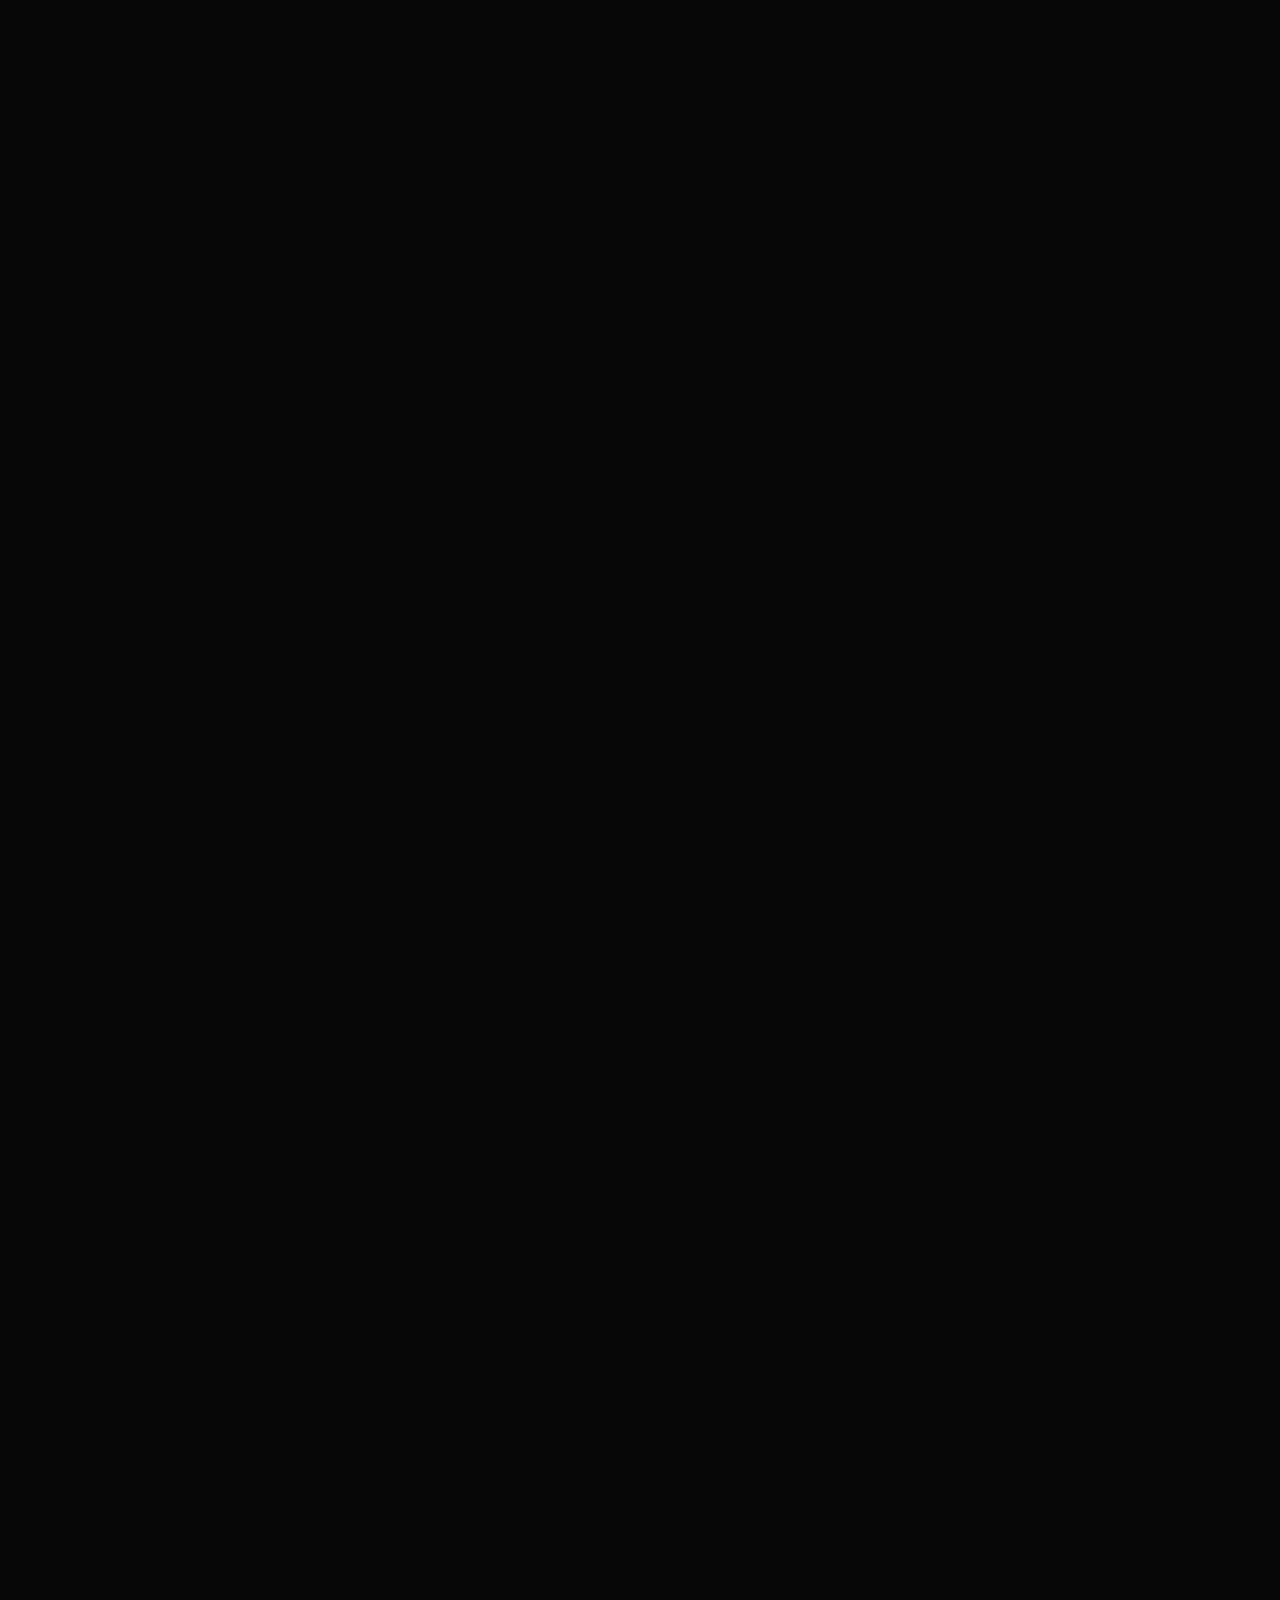
==== commit cde4a347: "Add files via upload" ====
--- a/index.html
+++ b/index.html
@@ -2,65 +2,41 @@
 <html lang="fr">
 
 <head>
-  <meta property="og:title" content="King Service — Graphiste & Développeur web">
+  <link rel="icon" type="image/png" href="images/favicon.png">
+  <meta property="og:title" content="King Service | Développement web et design graphique">
 
 <meta
   property="og:description"
-  content="Branding, design graphique, création de contenu et développement web."
+  content="Développement web, design graphique et création de contenu à Abidjan."
 >
 
-<meta property="og:image" content="images/photo-profil.png">
+<meta property="og:image" content="images/profil.jpg">
 
 <meta property="og:type" content="website">
   <meta charset="UTF-8">
   <meta name="viewport" content="width=device-width, initial-scale=1.0">
 
-  <title>King Service — Graphiste, Designer digital & Développeur web</title>
+  <title>King Service | Développement web et design graphique à Abidjan</title>
 
   <meta
     name="description"
-    content="King Service accompagne les marques et projets avec le branding, le design graphique, la création de contenu, le marketing digital et le développement web."
+    content="Kouassi Bedelzi Regis propose des services de développement web, de design graphique et de création de contenu à Abidjan."
   >
 
+  <script>document.documentElement.classList.add("js");</script>
   <link rel="stylesheet" href="style.css">
 </head>
 
 <body>
 
-  <!-- ================================
-       ÉCRAN DE CHARGEMENT
-  ================================= -->
-
-  <div class="loader" id="loader" aria-hidden="true">
-
+  <div class="loader" id="loader" role="status" aria-live="polite">
     <div class="loader-content">
-
-      <div class="loader-crown">♛</div>
-
-      <div class="loader-logo">
-        KS
-      </div>
-
-      <p class="loader-title">
-        Chargement de la créativité...
-      </p>
-
-      <div class="loader-bar">
-        <span id="loader-progress"></span>
-      </div>
-
-      <p class="loader-percent">
-        <span id="loader-number">0</span> %
-      </p>
-
-      <p class="loader-message">
-        Patientez, le talent arrive.
-      </p>
-
+      <span class="loader-mark" aria-hidden="true">KS</span>
+      <p>Chargement du portfolio</p>
+      <progress id="load-progress" max="100" aria-label="Chargement du portfolio"></progress>
+      <span id="load-percent">En cours</span>
     </div>
-
   </div>
-
 
   <!-- ================================
        NAVIGATION
@@ -102,10 +78,6 @@
         </li>
 
         <li>
-          <a href="#vision">Vision</a>
-        </li>
-
-        <li>
           <a
             href="https://dhwdumfv.mychariow.shop/"
             target="_blank"
@@ -122,7 +94,7 @@
       </ul>
 
       <a href="#contact" class="nav-button">
-        Travailler ensemble
+        Démarrer un projet
       </a>
 
     </nav>
@@ -138,38 +110,26 @@
 
     <section class="hero" id="home">
 
-      <div class="hero-background" aria-hidden="true">
-        <span class="hero-light light-one"></span>
-        <span class="hero-light light-two"></span>
-        <span class="hero-circle circle-one"></span>
-        <span class="hero-circle circle-two"></span>
-      </div>
-
       <div class="hero-container container">
 
         <div class="hero-content reveal">
 
-          <p class="eyebrow">
-            DISPONIBLE POUR DE NOUVEAUX PROJETS
-          </p>
+          <p class="eyebrow">DÉVELOPPEMENT WEB · DESIGN GRAPHIQUE</p>
 
           <h1>
-            Je transforme les idées,
-            les marques et le digital
-            <span>en impact visuel.</span>
+            Développeur web
+            <span>& graphiste.</span>
           </h1>
 
           <p class="hero-description">
-            Graphiste, designer digital et développeur web basé à Abidjan.
-            Je crée des identités visuelles, des supports de communication,
-            des contenus digitaux et des expériences web modernes pour aider
-            les projets à gagner en visibilité, en cohérence et en crédibilité.
+            Basé à Abidjan, je réalise des sites web, des identités visuelles
+            et des contenus numériques.
           </p>
 
           <div class="hero-actions">
 
-            <a href="#projects" class="button button-gold">
-              Voir mes réalisations
+            <a href="#contact" class="button button-gold">
+              Démarrer un projet
               <span>↗</span>
             </a>
 
@@ -179,36 +139,32 @@
               rel="noopener noreferrer"
               class="button button-outline"
             >
-              Mes formations
+              Voir les formations
             </a>
 
-            <a href="#contact" class="hero-text-button">
-              Travailler avec moi
+            <a href="#expertise" class="hero-text-button">
+              Voir les expertises
               <span>↗</span>
             </a>
 
           </div>
 
           <div class="hero-tags">
-            <span>Branding</span>
-            <span>Design graphique</span>
-            <span>Création de contenu</span>
+            <span>HTML · CSS · JavaScript</span>
             <span>Web design</span>
+            <span>Identité visuelle</span>
           </div>
 
         </div>
 
 
         <div class="hero-visual reveal">
-
-          <div class="visual-orbit orbit-one"></div>
-          <div class="visual-orbit orbit-two"></div>
 
           <div class="hero-card has-profile-photo">
 
             <div class="card-top">
               <span>KS</span>
-              <span>CREATIVE STUDIO</span>
+                <span>NONCHALANT</span>
             </div>
 
             <img
@@ -222,28 +178,15 @@
             </div>
 
             <div class="card-bottom">
-              <span>EST. 2026</span>
+              <span>KING SERVICE</span>
               <span>ABIDJAN, CI</span>
             </div>
 
           </div>
 
-          <div class="floating-word word-one">
-            CREATE
-          </div>
-
-          <div class="floating-word word-two">
-            IMPACT
-          </div>
-
         </div>
 
       </div>
-
-      <a href="#about" class="scroll-indicator" aria-label="Découvrir mon parcours">
-        <span></span>
-        Faites défiler
-      </a>
 
     </section>
 
@@ -255,6 +198,7 @@
     <section class="marquee-section" aria-label="Domaines de King Service">
 
       <div class="marquee">
+        <div class="marquee-track">
 
         <span>IDENTITÉ VISUELLE</span>
         <i>✦</i>
@@ -274,16 +218,16 @@
         <span>MARKETING DIGITAL</span>
         <i>✦</i>
 
-        <span>IDENTITÉ VISUELLE</span>
-        <i>✦</i>
-
-        <span>DESIGN GRAPHIQUE</span>
-        <i>✦</i>
-
-        <span>CRÉATION DE CONTENU</span>
-        <i>✦</i>
-
-        <span>WEB DESIGN</span>
+        </div>
+
+        <div class="marquee-track" aria-hidden="true">
+          <span>IDENTITÉ VISUELLE</span><i>✦</i>
+          <span>DESIGN GRAPHIQUE</span><i>✦</i>
+          <span>CRÉATION DE CONTENU</span><i>✦</i>
+          <span>WEB DESIGN</span><i>✦</i>
+          <span>DÉVELOPPEMENT WEB</span><i>✦</i>
+          <span>MARKETING DIGITAL</span><i>✦</i>
+        </div>
 
       </div>
 
@@ -300,14 +244,9 @@
 
         <div class="section-intro reveal">
 
-          <p class="eyebrow">
-            À PROPOS DE KING SERVICE
-          </p>
-
-          <h2>
-            Un parcours guidé
-            <span>par la création.</span>
-          </h2>
+          <p class="eyebrow">À PROPOS DE KING SERVICE</p>
+
+          <h2>Un parcours guidé <span>par la création.</span></h2>
 
         </div>
 
@@ -352,8 +291,8 @@
           <div>
             <h3>Graphisme & identité visuelle</h3>
             <p>
-              Création de logos, flyers, affiches et visuels
-              pensés pour donner une image professionnelle aux projets.
+              Création de logos, flyers, affiches et visuels pour différents
+              supports de communication.
             </p>
           </div>
 
@@ -394,8 +333,8 @@
           <div>
             <h3>Une vision créative en construction</h3>
             <p>
-              Développer un studio moderne qui aide les marques et créateurs
-              à mieux communiquer, mieux se présenter et mieux vendre.
+              King Service réunit des activités de graphisme, de création
+              de contenu et de développement web.
             </p>
           </div>
 
@@ -420,35 +359,30 @@
           </p>
 
           <p>
-            Des créations pensées pour construire une présence
-            visuelle et digitale cohérente.
+            Branding, design graphique, contenu digital et réalisation web.
           </p>
         </div>
 
         <div class="stats-grid">
 
           <div class="stat-item reveal">
-            <strong>01</strong>
-            <span>Branding</span>
-            <p>Une identité reconnaissable.</p>
+            <strong>Branding</strong>
+            <p>Identité visuelle et éléments de marque.</p>
           </div>
 
           <div class="stat-item reveal">
-            <strong>02</strong>
-            <span>Design graphique</span>
-            <p>Des visuels qui communiquent.</p>
+            <strong>Design graphique</strong>
+            <p>Logos, flyers et affiches.</p>
           </div>
 
           <div class="stat-item reveal">
-            <strong>03</strong>
-            <span>Contenu digital</span>
-            <p>Des idées conçues pour capter.</p>
+            <strong>Contenu digital</strong>
+            <p>Visuels et contenus pour les réseaux sociaux.</p>
           </div>
 
           <div class="stat-item reveal">
-            <strong>04</strong>
-            <span>Expériences web</span>
-            <p>Une présence moderne en ligne.</p>
+            <strong>Web design</strong>
+            <p>Maquettes et pages web.</p>
           </div>
 
         </div>
@@ -471,48 +405,53 @@
           <div>
 
             <p class="eyebrow">
-              PROJETS SÉLECTIONNÉS
+              RÉALISATIONS
             </p>
 
             <h2>
-              Des créations pensées
-              <span>pour marquer.</span>
+              Projets graphiques
+                <span>et interfaces web.</span>
             </h2>
 
           </div>
 
           <p class="section-description">
-            Une sélection de projets graphiques et digitaux.
-            Chaque réalisation est conçue avec une attention portée
-            au message, à la cohérence et à l'impact visuel.
-          </p>
-
-        </div>
-
+            Parcourez mes réalisations par domaine de création.
+          </p>
+
+        </div>
 
         <div class="project-filters reveal">
 
-          <button class="filter-button active" type="button" data-filter="all">
-            Tous
+          <button class="filter-button active" type="button" data-filter="all" aria-pressed="true">
+            Tous les projets
           </button>
 
-          <button class="filter-button" type="button" data-filter="branding">
-            Branding
+          <button class="filter-button" type="button" data-filter="branding" aria-pressed="false">
+            01 <span>Identité visuelle</span>
           </button>
 
-          <button class="filter-button" type="button" data-filter="flyers">
-            Flyers
+          <button class="filter-button" type="button" data-filter="flyers" aria-pressed="false">
+            02 <span>Flyers</span>
           </button>
 
-          <button class="filter-button" type="button" data-filter="affiches">
-            Affiches
+          <button class="filter-button" type="button" data-filter="affiches" aria-pressed="false">
+            03 <span>Affiches</span>
           </button>
 
-          <button class="filter-button" type="button" data-filter="web">
-            Web design
+          <button class="filter-button" type="button" data-filter="web" aria-pressed="false">
+            04 <span>Web design</span>
           </button>
 
-        </div>
+          <button class="filter-button" type="button" data-filter="motion" aria-pressed="false">
+            05 <span>Motion design</span>
+          </button>
+
+        </div>
+
+        <p class="project-empty-state" id="projects-empty-state" role="status" hidden>
+          Aucune réalisation Motion design publiée pour le moment.
+        </p>
 
 
         <div class="projects-grid">
@@ -538,8 +477,7 @@
             </div>
 
             <p class="project-summary">
-              Univers visuel conçu pour rendre une marque plus claire,
-              plus reconnaissable et plus professionnelle.
+              Projet de création d'identité visuelle pour une marque.
             </p>
 
           </article>
@@ -564,8 +502,7 @@
             </div>
 
             <p class="project-summary">
-              Création d'un symbole visuel mémorable adapté à une activité
-              ou une marque en développement.
+              Projet de création de logo pour une activité ou une marque.
             </p>
 
           </article>
@@ -602,22 +539,21 @@
             <div class="project-image">
               <img
                 src="images/logos/logo-04.png"
-                alt="Création de logo premium"
-              >
-
-              <button class="view-project" type="button">
-                Voir le projet ↗
-              </button>
-            </div>
-
-            <div class="project-details">
-              <span>Branding · Premium</span>
-              <h3>Logo premium</h3>
-            </div>
-
-            <p class="project-summary">
-              Une identité visuelle élégante pensée pour inspirer confiance
-              et valoriser l'image de marque.
+                alt="Création de logo"
+              >
+
+              <button class="view-project" type="button">
+                Voir le projet ↗
+              </button>
+            </div>
+
+            <div class="project-details">
+              <span>Branding · Logo</span>
+              <h3>Projet de logo</h3>
+            </div>
+
+            <p class="project-summary">
+              Création de logo et éléments d'identité visuelle.
             </p>
 
           </article>
@@ -854,8 +790,7 @@
             </div>
 
             <p class="project-summary">
-              Visuel conçu pour attirer l'attention et mettre une marque,
-              un service ou une offre en avant.
+              Affiche présentant une marque, un service ou une offre.
             </p>
 
           </article>
@@ -1064,19 +999,18 @@
           <div>
 
             <p class="eyebrow">
-              MES TERRAINS
+              EXPERTISES
             </p>
 
             <h2>
-              Ce que je construis
-              <span>au quotidien.</span>
+              Web, design
+              <span>et contenu.</span>
             </h2>
 
           </div>
 
           <p class="section-description">
-            Une approche créative et digitale pour aider les projets
-            à mieux communiquer et à construire leur présence en ligne.
+            Services proposés par King Service.
           </p>
 
         </div>
@@ -1106,8 +1040,8 @@
             <div>
               <h3>Design graphique</h3>
               <p>
-                Flyers, affiches, supports publicitaires et créations visuelles
-                destinées à transmettre un message avec impact.
+                Flyers, affiches, supports publicitaires et autres créations
+                graphiques.
               </p>
             </div>
 
@@ -1122,8 +1056,8 @@
             <div>
               <h3>Création de contenu</h3>
               <p>
-                Visuels, idées de vidéos, scripts, montage et voix-off
-                pour développer une présence active sur les réseaux sociaux.
+                Visuels, scripts, montage et voix-off pour des publications
+                sur les réseaux sociaux.
               </p>
             </div>
 
@@ -1163,6 +1097,22 @@
 
           </article>
 
+          <article class="expertise-item reveal">
+
+            <span class="expertise-number">06</span>
+
+            <div>
+              <h3>Motion design</h3>
+              <p>
+                Animation de textes, de formes et d’éléments graphiques
+                pour des contenus numériques.
+              </p>
+            </div>
+
+            <span class="expertise-arrow">↗</span>
+
+          </article>
+
         </div>
 
       </div>
@@ -1181,12 +1131,12 @@
         <div class="section-intro reveal">
 
           <p class="eyebrow">
-            ÉCOSYSTÈME DE TRAVAIL
+            TECHNOLOGIES & OUTILS
           </p>
 
           <h2>
-            Les outils qui donnent
-            <span>vie aux idées.</span>
+            Outils de création
+            <span>et développement.</span>
           </h2>
 
         </div>
@@ -1206,6 +1156,7 @@
             <span>VS Code</span>
             <span>Design responsive</span>
             <span>Design graphique</span>
+            <span>Motion design</span>
             <span>Montage vidéo</span>
             <span>Création de contenu</span>
             <span>Marketing digital</span>
@@ -1215,7 +1166,7 @@
           </div>
 
           <p class="tools-note">
-            Créativité · Design · Digital · Web
+            HTML · CSS · JavaScript · Design graphique
           </p>
 
         </div>
@@ -1293,18 +1244,14 @@
             FORMATIONS & RESSOURCES
           </p>
 
-          <h2>
-            Apprenez.
-            <span>Créez. Progressez.</span>
-          </h2>
+          <h2>Formations <span>& Academy.</span></h2>
 
         </div>
 
         <div class="formations-content reveal">
 
           <p>
-            Retrouvez mes ressources et formations autour du design,
-            du digital, de la création de contenu et du développement web.
+            Consultez les formations disponibles sur ma plateforme externe.
           </p>
 
           <a
@@ -1476,8 +1423,8 @@
           </p>
 
           <h2>
-            Donnons une image forte
-            <span>à votre prochain projet.</span>
+            Présentez-moi votre
+            <span>projet graphique ou web.</span>
           </h2>
 
           <p>
@@ -1496,36 +1443,16 @@
 
             </a>
 
-            <a href="tel:+225">
-
+            <a href="tel:+2250564782099">
               <span>Téléphone</span>
-
-              Indisponible pour le moment
-
+              +225 05 64 78 20 99
             </a>
 
-            <a
-              href="https://wa.me/225"
-              target="_blank"
-              rel="noopener noreferrer"
-            >
-
-              <span>WhatsApp prioritaire</span>
-
-              Indisponible pour le moment
-
+            <a href="https://wa.me/2250564782099" target="_blank" rel="noopener noreferrer">
+              <span>WhatsApp</span>
+              Écrire au +225 05 64 78 20 99
             </a>
 
-          </div>
-
-          <div class="contact-note">
-            <span>✦</span>
-            RÉPONSE GARANTIE SOUS 24 HEURES
-          </div>
-
-          <div class="contact-note">
-            <span>✦</span>
-            DÉBUT IMMÉDIAT EN CAS D'ACCORD
           </div>
 
         </div>
@@ -1551,10 +1478,24 @@
           </div>
 
 
-          <div class="form-group">
+          <fieldset class="form-group contact-method">
+            <legend>Où souhaitez-vous poursuivre la demande ?</legend>
+            <div class="contact-method-options">
+              <label>
+                <input type="radio" name="contact-method" value="email" checked>
+                E-mail
+              </label>
+              <label>
+                <input type="radio" name="contact-method" value="whatsapp">
+                WhatsApp
+              </label>
+            </div>
+          </fieldset>
+
+          <div class="form-group" id="email-group">
 
             <label for="email">
-              Email de contact
+              Adresse e-mail
             </label>
 
             <input
@@ -1569,48 +1510,20 @@
           </div>
 
 
-          <div class="form-group">
-
-            <label for="phone">
-              Numéro de téléphone
+          <div class="form-group" id="whatsapp-group" hidden>
+
+            <label for="whatsapp-phone">
+              Numéro WhatsApp avec indicatif international
             </label>
 
-            <div class="phone-group">
-
-              <select id="country-code" name="country-code" aria-label="Indicatif pays" required>
-                <option value="+225" selected>🇨🇮 +225</option>
-                <option value="+226">🇧🇫 +226</option>
-                <option value="+221">🇸🇳 +221</option>
-                <option value="+223">🇲🇱 +223</option>
-                <option value="+224">🇬🇳 +224</option>
-                <option value="+228">🇹🇬 +228</option>
-                <option value="+229">🇧🇯 +229</option>
-                <option value="+227">🇳🇪 +227</option>
-                <option value="+237">🇨🇲 +237</option>
-                <option value="+241">🇬🇦 +241</option>
-                <option value="+242">🇨🇬 +242</option>
-                <option value="+243">🇨🇩 +243</option>
-                <option value="+212">🇲🇦 +212</option>
-                <option value="+213">🇩🇿 +213</option>
-                <option value="+216">🇹🇳 +216</option>
-                <option value="+33">🇫🇷 +33</option>
-                <option value="+32">🇧🇪 +32</option>
-                <option value="+41">🇨🇭 +41</option>
-                <option value="+1">🇨🇦 +1</option>
-                <option value="+44">🇬🇧 +44</option>
-                <option value="+49">🇩🇪 +49</option>
-              </select>
-
-              <input
-                type="tel"
-                id="phone"
-                name="phone"
-                placeholder="Votre numéro"
-                autocomplete="tel"
-                required
-              >
-
-            </div>
+            <input
+              type="tel"
+              id="whatsapp-phone"
+              name="whatsapp-phone"
+              inputmode="tel"
+              autocomplete="tel"
+              placeholder="Ex : +225 07 00 00 00 00"
+            >
 
           </div>
 
@@ -1689,13 +1602,23 @@
           </div>
 
 
+          <div class="form-consent">
+            <input type="checkbox" id="privacy-acknowledgement" required>
+            <label for="privacy-acknowledgement">
+              J'ai pris connaissance de la
+              <a href="politique-confidentialite.html">politique de confidentialité</a>.
+              Ma demande s'ouvrira dans Gmail ou WhatsApp selon mon choix. Je devrai confirmer son envoi dans l'application.
+            </label>
+          </div>
+
+
           <button type="submit" class="button button-gold form-submit">
             Envoyer la demande
             <span>↗</span>
           </button>
 
           <p class="form-success" id="form-success" role="status">
-            Votre demande est prête à être envoyée.
+            Votre demande est prête dans l'application choisie. Confirmez son envoi.
           </p>
 
         </form>
@@ -1719,9 +1642,7 @@
         KING<span>SERVICE</span>
       </a>
 
-      <p>
-        Graphiste · Designer digital · Développeur web
-      </p>
+      <p>Kouassi Bedelzi Regis · Développement web et design graphique · Abidjan</p>
 
       <div class="footer-socials">
 
@@ -1737,18 +1658,18 @@
           Email
         </a>
 
-        <a
-          href="https://wa.me/225"
-          target="_blank"
-          rel="noopener noreferrer"
-        >
+        <a href="https://www.facebook.com/regis.bedelzi.3" target="_blank" rel="noopener noreferrer">
+          Facebook
+        </a>
+
+        <a href="https://wa.me/2250564782099" target="_blank" rel="noopener noreferrer">
           WhatsApp
         </a>
 
       </div>
 
       <p>
-        © 2026 King Service. Tous droits réservés.
+        © <span id="footer-year">2026</span> King Service. Tous droits réservés.
       </p>
 
     </div>
--- a/style.css
+++ b/style.css
@@ -1,5 +1,5 @@
 /* =========================================
-   KING SERVICE — STYLE PREMIUM
+  KING SERVICE | STYLE
    Noir · Or · Argent
 ========================================= */
 
@@ -26,12 +26,393 @@
   --transition: 0.35s ease;
   --transition-slow: 0.8s cubic-bezier(0.22, 1, 0.36, 1);
 
-  --gold-gradient: linear-gradient(
-    110deg,
-    var(--gold-dark),
-    var(--gold-light),
-    var(--gold)
-  );
+}
+
+html.js body:not(.page-loaded) > :not(.loader) {
+  visibility: hidden;
+}
+
+html.js .loader {
+  display: grid;
+}
+
+.loader {
+  position: fixed;
+  z-index: 9999;
+  inset: 0;
+  display: none;
+  place-items: center;
+  background: var(--black);
+  color: #f5f7f4;
+  transition: opacity 0.25s ease, visibility 0.25s ease;
+}
+
+.loader.complete {
+  visibility: hidden;
+  opacity: 0;
+}
+
+.loader-content {
+  display: grid;
+  width: min(84%, 340px);
+  justify-items: center;
+  gap: 18px;
+  text-align: center;
+}
+
+.loader-mark {
+  font-family: Georgia, "Times New Roman", serif;
+  font-size: 2.8rem;
+}
+
+.loader-content p {
+  font-size: 0.95rem;
+}
+
+.loader-content progress {
+  width: 100%;
+  height: 8px;
+  accent-color: var(--gold-light);
+}
+
+.loader-content span:last-child {
+  font-size: 0.85rem;
+  font-variant-numeric: tabular-nums;
+}
+
+body {
+  background: var(--black);
+  color: var(--white);
+  font-family: "Trebuchet MS", Arial, sans-serif;
+}
+
+.header,
+.header.scrolled {
+  border-bottom-color: var(--border);
+  background: rgba(7, 7, 7, 0.92);
+  backdrop-filter: none;
+}
+
+.navbar {
+  min-height: 76px;
+}
+
+.logo {
+  color: var(--white);
+}
+
+.nav-links a,
+.footer-socials {
+  color: var(--silver);
+}
+
+.nav-button {
+  border-color: var(--gold-light);
+  color: var(--gold-light);
+  font-weight: 700;
+}
+
+.nav-button:hover,
+.button-gold {
+  background: var(--gold-light);
+  color: var(--black);
+}
+
+.button-gold:hover {
+  box-shadow: none;
+  transform: translateY(-2px);
+}
+
+.button,
+.nav-button,
+.filter-button,
+.tools-list span {
+  border-radius: 0;
+}
+
+.hero {
+  min-height: 88vh;
+  padding: 145px 0 95px;
+  background: var(--black);
+}
+
+.hero-container {
+  grid-template-columns: 1.1fr 0.9fr;
+  gap: 72px;
+}
+
+.hero h1 {
+  max-width: 740px;
+  font-size: 5rem;
+  font-weight: 700;
+  letter-spacing: 0;
+  line-height: 1.02;
+}
+
+h1 span,
+h2 span {
+  color: var(--gold);
+  font-style: normal;
+}
+
+.hero-description,
+.section-description,
+.about-content p:not(.large-text),
+.journey-item p,
+.tools-content > p:first-child,
+.content-description > p,
+.formations-content > p,
+.vision-content > p,
+.contact-intro > p:not(.eyebrow) {
+  color: var(--gray);
+}
+
+.hero-tags span {
+  border-color: var(--border);
+  background: transparent;
+  color: var(--silver);
+  letter-spacing: 0;
+}
+
+.hero-card {
+  width: min(88%, 400px);
+  height: 520px;
+  padding: 22px;
+  border: 1px solid var(--border);
+  background: var(--black-card);
+  box-shadow: 14px 14px 0 var(--black-soft);
+}
+
+.hero-card::before,
+.hero-card::after {
+  display: none;
+}
+
+.card-top,
+.card-bottom {
+  color: var(--gray);
+  letter-spacing: 0;
+}
+
+.card-top span:first-child,
+.card-bottom span:last-child {
+  color: var(--gold-light);
+}
+
+.profile-photo {
+  width: 82%;
+  height: 350px;
+  border: 0;
+  border-radius: 0;
+  box-shadow: none;
+  transform: none;
+}
+
+.section {
+  padding: 112px 0;
+}
+
+h2 {
+  max-width: 720px;
+  font-size: 3.4rem;
+  font-weight: 700;
+  letter-spacing: 0;
+  line-height: 1.08;
+}
+
+.eyebrow {
+  color: var(--gold-light);
+  letter-spacing: 0.1em;
+}
+
+.eyebrow::before {
+  background: var(--gold-light);
+}
+
+.marquee-section,
+.stats,
+.expertise,
+.content-section,
+.formations,
+.vision,
+.contact,
+.about,
+.tools,
+.process,
+.projects {
+  border-color: var(--border);
+  background: var(--black);
+}
+
+.marquee-section,
+.expertise {
+  background: var(--black-soft);
+}
+
+.marquee {
+  width: min(90%, var(--container));
+  justify-content: flex-start;
+  gap: 24px;
+  letter-spacing: 0.04em;
+}
+
+.journey-item:hover,
+.expertise-item:hover,
+.tools-list span:hover,
+.process-card:hover,
+.stat-item:hover {
+  padding-right: unset;
+  padding-left: unset;
+  background: transparent;
+  transform: none;
+}
+
+.stat-item strong {
+  color: var(--gold-light);
+  font-family: inherit;
+  font-size: 1.2rem;
+  font-weight: 700;
+}
+
+.stat-item span {
+  color: var(--white);
+}
+
+.tools-list span {
+  border-color: var(--border);
+  background: var(--black-card);
+  color: var(--silver);
+}
+
+.content-section,
+.vision,
+.contact {
+  background: var(--black-soft);
+}
+
+.vision-content {
+  text-align: left;
+}
+
+.vision-content .eyebrow {
+  justify-content: flex-start;
+}
+
+.vision-content h2 {
+  margin-left: 0;
+}
+
+.vision-content > p {
+  margin-left: 0;
+}
+
+.audit-form {
+  border-color: var(--border);
+  background: var(--black-card);
+  box-shadow: 8px 8px 0 var(--black-soft);
+}
+
+.form-group input,
+.form-group select,
+.form-group textarea {
+  border-color: var(--border);
+  background: #ffffff;
+  color: var(--white);
+}
+
+.form-group input::placeholder,
+.form-group textarea::placeholder {
+  color: #59665f;
+}
+
+.contact-details a span {
+  color: var(--gold-light);
+  letter-spacing: 0.05em;
+}
+
+.footer {
+  background: var(--black-soft);
+}
+
+.footer p,
+.legal-entry {
+  color: var(--gray);
+  font-size: 0.78rem;
+}
+
+.footer-socials a:hover,
+.legal-entry:hover {
+  color: var(--gold-light);
+}
+
+.image-modal {
+  background: rgba(0, 0, 0, 0.94);
+}
+
+.modal-close {
+  color: var(--gold-light);
+}
+
+@media (max-width: 1050px) {
+  .hero-container {
+    grid-template-columns: 1fr;
+    gap: 48px;
+  }
+
+  .hero {
+    min-height: auto;
+    padding: 140px 0 80px;
+  }
+
+  .hero-visual {
+    min-height: 480px;
+  }
+}
+
+@media (max-width: 700px) {
+  .hero h1 {
+    font-size: 3.25rem;
+  }
+
+  h2,
+  .contact-intro h2,
+  .vision-content h2 {
+    font-size: 2.5rem;
+  }
+
+  .nav-links {
+    border-color: var(--border);
+    background: #ffffff;
+    box-shadow: 0 12px 28px rgba(15, 40, 30, 0.14);
+  }
+
+  .nav-links a {
+    color: var(--white);
+  }
+
+  .hero-card {
+    height: 440px;
+  }
+
+  .profile-photo {
+    height: 285px;
+  }
+
+  .footer-content {
+    align-items: flex-start;
+    text-align: left;
+  }
+
+  .footer-socials {
+    justify-content: flex-start;
+  }
+}
+
+@media (prefers-reduced-motion: reduce) {
+  .loader,
+  .loader.complete {
+    transition: none;
+  }
 }
 
 
@@ -46,24 +427,14 @@
 }
 
 html {
-  scroll-behavior: smooth;
+  scroll-behavior: auto;
 }
 
 body {
   overflow-x: hidden;
-  background:
-    radial-gradient(
-      circle at 80% 8%,
-      rgba(216, 168, 62, 0.07),
-      transparent 25%
-    ),
-    var(--black);
+  background: var(--black);
   color: var(--white);
   font-family: Arial, Helvetica, sans-serif;
-}
-
-body.loading {
-  overflow: hidden;
 }
 
 main {
@@ -84,10 +455,14 @@
 
 button {
   border: none;
-  outline: none;
   color: inherit;
   font: inherit;
   cursor: pointer;
+}
+
+:focus-visible {
+  outline: 2px solid var(--gold-light);
+  outline-offset: 3px;
 }
 
 ul {
@@ -176,106 +551,6 @@
   font-family: Georgia, "Times New Roman", serif;
   font-size: clamp(1.45rem, 2vw, 1.95rem);
   line-height: 1.4;
-}
-
-
-/* =========================================
-   LOADER
-========================================= */
-
-.loader {
-  position: fixed;
-  z-index: 9999;
-  inset: 0;
-  display: grid;
-  place-items: center;
-  background:
-    radial-gradient(
-      circle at center,
-      rgba(216, 168, 62, 0.1),
-      transparent 30%
-    ),
-    var(--black);
-  transition:
-    opacity 0.8s ease,
-    visibility 0.8s ease;
-}
-
-.loader.hidden {
-  visibility: hidden;
-  opacity: 0;
-  pointer-events: none;
-}
-
-.loader-content {
-  width: min(85%, 370px);
-  text-align: center;
-}
-
-.loader-crown {
-  margin-bottom: 15px;
-  color: var(--gold-light);
-  font-size: 2.6rem;
-  text-shadow: 0 0 25px var(--gold-glow);
-  animation: crownFloat 1.7s ease-in-out infinite;
-}
-
-.loader-logo {
-  margin-bottom: 30px;
-  color: var(--gold-light);
-  font-family: Georgia, serif;
-  font-size: 4.5rem;
-  font-weight: bold;
-  letter-spacing: 0.12em;
-  text-shadow: 0 0 30px rgba(216, 168, 62, 0.68);
-}
-
-.loader-title {
-  margin-bottom: 16px;
-  color: var(--white);
-  font-size: 0.9rem;
-  letter-spacing: 0.04em;
-}
-
-.loader-bar {
-  width: 100%;
-  height: 3px;
-  margin-bottom: 13px;
-  overflow: hidden;
-  background: rgba(255, 255, 255, 0.14);
-}
-
-.loader-bar span {
-  display: block;
-  width: 0;
-  height: 100%;
-  background: var(--gold-gradient);
-  box-shadow: 0 0 18px var(--gold);
-  transition: width 0.1s linear;
-}
-
-.loader-percent {
-  color: var(--gold-light);
-  font-size: 0.75rem;
-  letter-spacing: 0.1em;
-}
-
-.loader-message {
-  margin-top: 20px;
-  color: var(--gray);
-  font-size: 0.76rem;
-  font-style: italic;
-}
-
-@keyframes crownFloat {
-  0%,
-  100% {
-    transform: translateY(0) rotate(-4deg);
-  }
-
-  50% {
-    transform: translateY(-9px) rotate(4deg);
-  }
 }
 
 
@@ -363,7 +638,7 @@
 }
 
 .nav-button:hover {
-  background: var(--gold-gradient);
+  background: var(--gold-light);
   box-shadow: 0 0 25px rgba(216, 168, 62, 0.2);
   color: var(--black);
 }
@@ -411,7 +686,7 @@
 }
 
 .button-gold {
-  background: var(--gold-gradient);
+  background: var(--gold-light);
   color: var(--black);
 }
 
@@ -467,71 +742,6 @@
   align-items: center;
   overflow: hidden;
   padding: 180px 0 115px;
-}
-
-.hero-background {
-  position: absolute;
-  inset: 0;
-  overflow: hidden;
-  pointer-events: none;
-}
-
-.hero-background::after {
-  position: absolute;
-  inset: 0;
-  background-image:
-    linear-gradient(
-      rgba(255, 255, 255, 0.025) 1px,
-      transparent 1px
-    ),
-    linear-gradient(
-      90deg,
-      rgba(255, 255, 255, 0.025) 1px,
-      transparent 1px
-    );
-  background-size: 80px 80px;
-  content: "";
-  mask-image: linear-gradient(to bottom, black, transparent);
-}
-
-.hero-light {
-  position: absolute;
-  width: 430px;
-  height: 430px;
-  border-radius: 50%;
-  background: var(--gold);
-  filter: blur(145px);
-  opacity: 0.09;
-}
-
-.light-one {
-  top: 4%;
-  left: -12%;
-}
-
-.light-two {
-  right: -10%;
-  bottom: 5%;
-}
-
-.hero-circle {
-  position: absolute;
-  border: 1px solid rgba(216, 168, 62, 0.18);
-  border-radius: 50%;
-}
-
-.circle-one {
-  top: 12%;
-  right: 3%;
-  width: 480px;
-  height: 480px;
-}
-
-.circle-two {
-  right: 15%;
-  bottom: -180px;
-  width: 550px;
-  height: 550px;
 }
 
 .hero-container {
@@ -608,20 +818,8 @@
   overflow: hidden;
   padding: 28px;
   border: 1px solid rgba(216, 168, 62, 0.52);
-  background:
-    linear-gradient(
-      140deg,
-      rgba(216, 168, 62, 0.14),
-      transparent 40%
-    ),
-    linear-gradient(160deg, #1b1b1b, #090909);
-  box-shadow:
-    0 35px 100px rgba(0, 0, 0, 0.72),
-    0 0 60px rgba(216, 168, 62, 0.08),
-    inset 0 0 50px rgba(216, 168, 62, 0.04);
-  transform-style: preserve-3d;
-  transform: rotate(5deg);
-  transition: var(--transition-slow);
+  background: var(--black-card);
+  box-shadow: 0 20px 45px rgba(0, 0, 0, 0.45);
 }
 
 .hero-card::before {
@@ -696,55 +894,6 @@
   display: none;
 }
 
-.visual-orbit {
-  position: absolute;
-  border: 1px solid rgba(216, 168, 62, 0.35);
-  border-radius: 50%;
-  transform: rotate(-25deg);
-}
-
-.orbit-one {
-  width: 480px;
-  height: 225px;
-  animation: orbitMove 10s linear infinite;
-}
-
-.orbit-two {
-  width: 535px;
-  height: 285px;
-  border-color: rgba(255, 255, 255, 0.14);
-  animation: orbitMove 15s linear infinite reverse;
-}
-
-@keyframes orbitMove {
-  from {
-    transform: rotate(-25deg);
-  }
-
-  to {
-    transform: rotate(335deg);
-  }
-}
-
-.floating-word {
-  position: absolute;
-  color: var(--gold-light);
-  font-size: 0.65rem;
-  letter-spacing: 0.2em;
-  writing-mode: vertical-rl;
-}
-
-.word-one {
-  top: 15%;
-  right: 0;
-}
-
-.word-two {
-  bottom: 13%;
-  left: 0;
-  color: var(--gray);
-}
-
 .scroll-indicator {
   position: absolute;
   bottom: 36px;
@@ -785,26 +934,21 @@
 
 .marquee {
   display: flex;
-  width: max-content;
+  width: min(90%, var(--container));
   align-items: center;
+  justify-content: center;
+  flex-wrap: wrap;
   gap: 30px;
+  margin: 0 auto;
   color: var(--silver);
   font-size: 0.7rem;
-  letter-spacing: 0.2em;
-  animation: marqueeMove 28s linear infinite;
+  letter-spacing: 0.1em;
 }
 
 .marquee i {
   color: var(--gold-light);
   font-style: normal;
 }
-
-@keyframes marqueeMove {
-  to {
-    transform: translateX(-50%);
-  }
-}
-
 
 /* =========================================
    PARCOURS / ABOUT
@@ -985,7 +1129,7 @@
 }
 
 .project-filters {
-  display: flex;
+  display: none;
   flex-wrap: wrap;
   gap: 10px;
   margin-bottom: 52px;
@@ -1003,21 +1147,18 @@
 .filter-button:hover,
 .filter-button.active {
   border-color: var(--gold-light);
-  background: var(--gold-gradient);
+  background: var(--gold-light);
   color: var(--black);
 }
 
 .projects-grid {
-  display: grid;
+  display: none;
   grid-template-columns: repeat(2, 1fr);
   gap: 70px 26px;
 }
 
 .project-card {
   min-width: 0;
-  transition:
-    opacity 0.35s ease,
-    transform 0.35s ease;
 }
 
 .project-card.hide {
@@ -1046,20 +1187,15 @@
 }
 
 .project-image img {
-  transition:
-    transform 0.8s ease,
-    filter 0.8s ease;
+  transition: filter 0.2s ease;
   filter: saturate(0.85);
 }
 
 .project-card:hover .project-image {
   border-color: var(--border-gold);
-  box-shadow: 0 30px 70px rgba(0, 0, 0, 0.45);
-  transform: translateY(-8px);
 }
 
 .project-card:hover .project-image img {
-  transform: scale(1.08);
   filter: saturate(1);
 }
 
@@ -1113,6 +1249,15 @@
   line-height: 1.7;
 }
 
+.project-empty-state {
+  margin: 24px 0;
+  padding: 16px 20px;
+  border-left: 2px solid var(--gold-light);
+  color: var(--silver);
+  font-size: 0.9rem;
+  line-height: 1.6;
+}
+
 
 /* =========================================
    EXPERTISES
@@ -1538,7 +1683,6 @@
   width: 100%;
   padding: 16px;
   border: 1px solid rgba(255, 255, 255, 0.16);
-  outline: none;
   background: var(--black);
   color: var(--white);
   font-family: inherit;
@@ -1548,7 +1692,7 @@
 
 .form-group input::placeholder,
 .form-group textarea::placeholder {
-  color: #666;
+  color: var(--gray);
 }
 
 .form-group input:focus,
@@ -1570,6 +1714,31 @@
 .form-group textarea {
   min-height: 155px;
   resize: vertical;
+}
+
+.form-consent {
+  display: grid;
+  grid-template-columns: 20px 1fr;
+  gap: 12px;
+  margin: 24px 0;
+  color: var(--silver);
+  font-size: 0.8rem;
+  line-height: 1.6;
+}
+
+.form-consent input {
+  width: 18px;
+  height: 18px;
+  margin-top: 2px;
+  accent-color: var(--gold-light);
+}
+
+.form-consent a,
+.legal-links a,
+.legal-document a {
+  color: var(--gold-light);
+  text-decoration: underline;
+  text-underline-offset: 3px;
 }
 
 .phone-group {
@@ -1632,6 +1801,14 @@
 
 .footer-socials a:hover {
   color: var(--gold-light);
+}
+
+.legal-links {
+  display: flex;
+  flex-wrap: wrap;
+  gap: 12px 20px;
+  color: var(--gray);
+  font-size: 0.72rem;
 }
 
 
@@ -1689,16 +1866,8 @@
 ========================================= */
 
 .reveal {
-  opacity: 0;
-  transform: translateY(35px);
-  transition:
-    opacity 0.8s ease,
-    transform 0.8s ease;
-}
-
-.reveal.visible {
   opacity: 1;
-  transform: translateY(0);
+  transform: none;
 }
 
 
@@ -2070,51 +2239,6 @@
     transform: none;
   }
 }
-/* =================================
-   ANIMATIONS AVANCÉES
-================================= */
-
-.hero-content .eyebrow,
-.hero-content h1,
-.hero-content .hero-description,
-.hero-content .hero-actions,
-.hero-content .hero-tags {
-  animation: heroReveal 0.9s ease both;
-}
-
-.hero-content h1 {
-  animation-delay: 0.1s;
-}
-
-.hero-content .hero-description {
-  animation-delay: 0.2s;
-}
-
-.hero-content .hero-actions {
-  animation-delay: 0.3s;
-}
-
-.hero-content .hero-tags {
-  animation-delay: 0.4s;
-}
-
-@keyframes heroReveal {
-  from {
-    opacity: 0;
-    transform: translateY(28px);
-  }
-
-  to {
-    opacity: 1;
-    transform: translateY(0);
-  }
-}
-
-.project-image {
-  transform-style: preserve-3d;
-  will-change: transform;
-}
-
 .expertise-item::before {
   position: absolute;
   bottom: -1px;
@@ -2134,27 +2258,401 @@
   width: 100%;
 }
 
-.vision-content h2 {
-  animation: visionGlow 4s ease-in-out infinite;
-}
-
-@keyframes visionGlow {
-  0%,
-  100% {
-    text-shadow: 0 0 0 rgba(216, 168, 62, 0);
-  }
-
-  50% {
-    text-shadow: 0 0 28px rgba(216, 168, 62, 0.16);
-  }
+.legal-document {
+  max-width: 860px;
+  padding-top: 145px;
+  padding-bottom: 100px;
+}
+
+.legal-document h1 {
+  margin-bottom: 18px;
+  color: var(--white);
+  font-size: clamp(2.2rem, 5vw, 3.8rem);
+  font-weight: 400;
+  line-height: 1.05;
+}
+
+.legal-document h2 {
+  margin: 38px 0 14px;
+  font-family: Arial, Helvetica, sans-serif;
+  font-size: 1.25rem;
+  font-weight: 700;
+  letter-spacing: 0;
+  line-height: 1.3;
+}
+
+.legal-document p,
+.legal-document li,
+.legal-document dd {
+  color: var(--silver);
+  font-size: 0.96rem;
+  line-height: 1.8;
+}
+
+.legal-document p + p,
+.legal-document ul,
+.legal-document dl {
+  margin-top: 14px;
+}
+
+.legal-document ul {
+  padding-left: 22px;
+}
+
+.legal-document dt {
+  margin-top: 15px;
+  color: var(--white);
+  font-weight: 700;
+}
+
+.legal-document .legal-notice {
+  margin: 28px 0;
+  padding: 18px 20px;
+  border-left: 3px solid var(--gold-light);
+  background: var(--black-soft);
+}
+
+.legal-document .legal-date {
+  margin-bottom: 28px;
+  color: var(--gray);
+  font-size: 0.8rem;
+}
+
+body {
+  background: var(--black);
+  color: var(--white);
+}
+
+.loader {
+  background: var(--black);
+  color: var(--white);
+}
+
+.header,
+.header.scrolled {
+  background: rgba(7, 7, 7, 0.92);
+}
+
+.nav-button:hover,
+.button-gold {
+  background: var(--gold-light);
+  color: var(--black);
+}
+
+.nav-links {
+  background: transparent;
+}
+
+.nav-links.open {
+  background: var(--black-soft);
+}
+
+.hero-card .profile-photo {
+  filter: grayscale(1);
+  transition: filter 0.25s ease;
+}
+
+.hero-card:hover .profile-photo {
+  filter: grayscale(0);
+}
+
+.project-filters {
+  display: flex;
+}
+
+.projects-grid {
+  display: grid;
+}
+
+.marquee {
+  width: max-content;
+  flex-wrap: nowrap;
+  justify-content: flex-start;
+  gap: 0;
+  animation: marquee-scroll 36s linear infinite;
+}
+
+.marquee-track {
+  display: flex;
+  flex: 0 0 auto;
+  align-items: center;
+  gap: 24px;
+  padding-right: 24px;
+  white-space: nowrap;
+}
+
+.marquee:hover {
+  animation-play-state: paused;
+}
+
+@keyframes marquee-scroll {
+  to {
+    transform: translateX(-50%);
+  }
+}
+
+.form-group input,
+.form-group select,
+.form-group textarea {
+  background: var(--black);
+  color: var(--white);
+}
+
+.image-modal {
+  background: rgba(0, 0, 0, 0.94);
 }
 
 @media (max-width: 700px) {
-  .hero-content .eyebrow,
-  .hero-content h1,
-  .hero-content .hero-description,
-  .hero-content .hero-actions,
-  .hero-content .hero-tags {
+  .profile-photo {
+    width: 78%;
+    height: 220px;
+  }
+}
+
+@media (prefers-reduced-motion: reduce) {
+  .marquee {
     animation: none;
   }
-}+}
+
+.hero-visual {
+  min-height: 0;
+}
+
+.hero-card {
+  width: min(100%, 430px);
+  height: auto;
+  overflow: hidden;
+  padding: 16px;
+  border: 1px solid rgba(216, 168, 62, 0.52);
+  background: var(--black-card);
+  border-radius: 10px;
+  box-shadow: 0 20px 45px rgba(0, 0, 0, 0.45);
+}
+
+.hero-card::before,
+.hero-card::after {
+  display: none;
+}
+
+.hero-card .card-top,
+.hero-card .card-bottom {
+  position: relative;
+  right: auto;
+  left: auto;
+  z-index: 4;
+  color: var(--gray);
+  text-shadow: none;
+}
+
+.hero-card .card-top {
+  top: auto;
+}
+
+.hero-card .card-bottom {
+  bottom: auto;
+}
+
+.hero-card .profile-photo {
+  display: block;
+  width: 100%;
+  height: auto;
+  min-height: 0;
+  aspect-ratio: 19 / 24;
+  margin: 8px 0;
+  border: 1px solid rgba(247, 217, 124, 0.7);
+  border-radius: 10px;
+  box-shadow: none;
+  object-fit: cover;
+  object-position: center 22%;
+  filter: grayscale(1);
+  transition: filter 0.25s ease;
+}
+
+.hero-card .card-top,
+.hero-card .card-bottom {
+  font-size: 0.72rem;
+  letter-spacing: 0.08em;
+}
+
+@media (max-width: 700px) {
+  .nav-links {
+    background: rgba(15, 15, 15, 0.98);
+  }
+}
+
+.hero-card:hover .profile-photo {
+  filter: grayscale(0);
+}
+
+.projects .section-header {
+  align-items: end;
+}
+
+.project-filters {
+  display: flex;
+  flex-wrap: nowrap;
+  gap: 0;
+  margin-bottom: 38px;
+  overflow-x: auto;
+  border-top: 1px solid var(--border);
+  border-bottom: 1px solid var(--border);
+}
+
+.filter-button {
+  display: flex;
+  min-height: 66px;
+  flex: 1 0 auto;
+  align-items: center;
+  gap: 11px;
+  padding: 12px 16px;
+  border: 0;
+  border-right: 1px solid var(--border);
+  border-radius: 0;
+  background: transparent;
+  color: var(--gray);
+  text-align: left;
+  white-space: nowrap;
+}
+
+.filter-button span {
+  color: var(--white);
+  font-size: 0.78rem;
+}
+
+.filter-button:hover,
+.filter-button.active {
+  border-color: var(--border);
+  border-bottom: 2px solid var(--gold-light);
+  background: transparent;
+  color: var(--gold-light);
+}
+
+.filter-button:hover span,
+.filter-button.active span {
+  color: var(--gold-light);
+}
+
+.projects-grid {
+  grid-template-columns: repeat(3, minmax(0, 1fr));
+  gap: 48px 22px;
+}
+
+.project-image {
+  height: auto;
+  aspect-ratio: 1 / 1;
+  border-color: var(--border);
+  background: var(--black-card);
+}
+
+.project-image::after {
+  display: none;
+}
+
+.project-image img {
+  padding: 10px;
+  object-fit: contain;
+  filter: none;
+  transition: transform 0.25s ease;
+}
+
+.project-card:hover .project-image img {
+  transform: scale(1.025);
+}
+
+.project-details {
+  display: block;
+  padding-top: 16px;
+}
+
+.project-details span {
+  color: var(--gold-light);
+  letter-spacing: 0.06em;
+}
+
+.project-details h3 {
+  margin-top: 7px;
+  font-size: 1.2rem;
+  text-align: left;
+}
+
+.project-summary {
+  margin-top: 10px;
+}
+
+.view-project,
+.project-card:hover .view-project {
+  position: static;
+  display: inline-flex;
+  margin-top: 16px;
+  padding: 0;
+  background: transparent;
+  color: var(--gold-light);
+  opacity: 1;
+  transform: none;
+}
+
+@media (max-width: 1050px) {
+  .projects-grid {
+    grid-template-columns: repeat(2, minmax(0, 1fr));
+    gap: 42px 20px;
+  }
+}
+
+@media (max-width: 700px) {
+  .hero-card {
+    max-width: 400px;
+  }
+
+  .hero-card .profile-photo {
+    height: auto;
+  }
+
+  .projects-grid {
+    grid-template-columns: 1fr;
+  }
+
+  .project-image {
+    aspect-ratio: 0.92 / 1;
+  }
+}
+
+.contact-method {
+  min-width: 0;
+  padding: 0;
+  border: 0;
+}
+
+.contact-method legend {
+  margin-bottom: 10px;
+  color: var(--silver);
+  font-size: 0.75rem;
+}
+
+.contact-method-options {
+  display: flex;
+  flex-wrap: wrap;
+  gap: 20px;
+}
+
+.contact-method-options label {
+  display: inline-flex;
+  align-items: center;
+  gap: 8px;
+  margin: 0;
+  color: var(--white);
+  cursor: pointer;
+}
+
+.contact-method-options input[type="radio"] {
+  width: 18px;
+  height: 18px;
+  margin: 0;
+  padding: 0;
+  accent-color: var(--gold-light);
+}
+
+.form-group[hidden] {
+  display: none;
+}
+
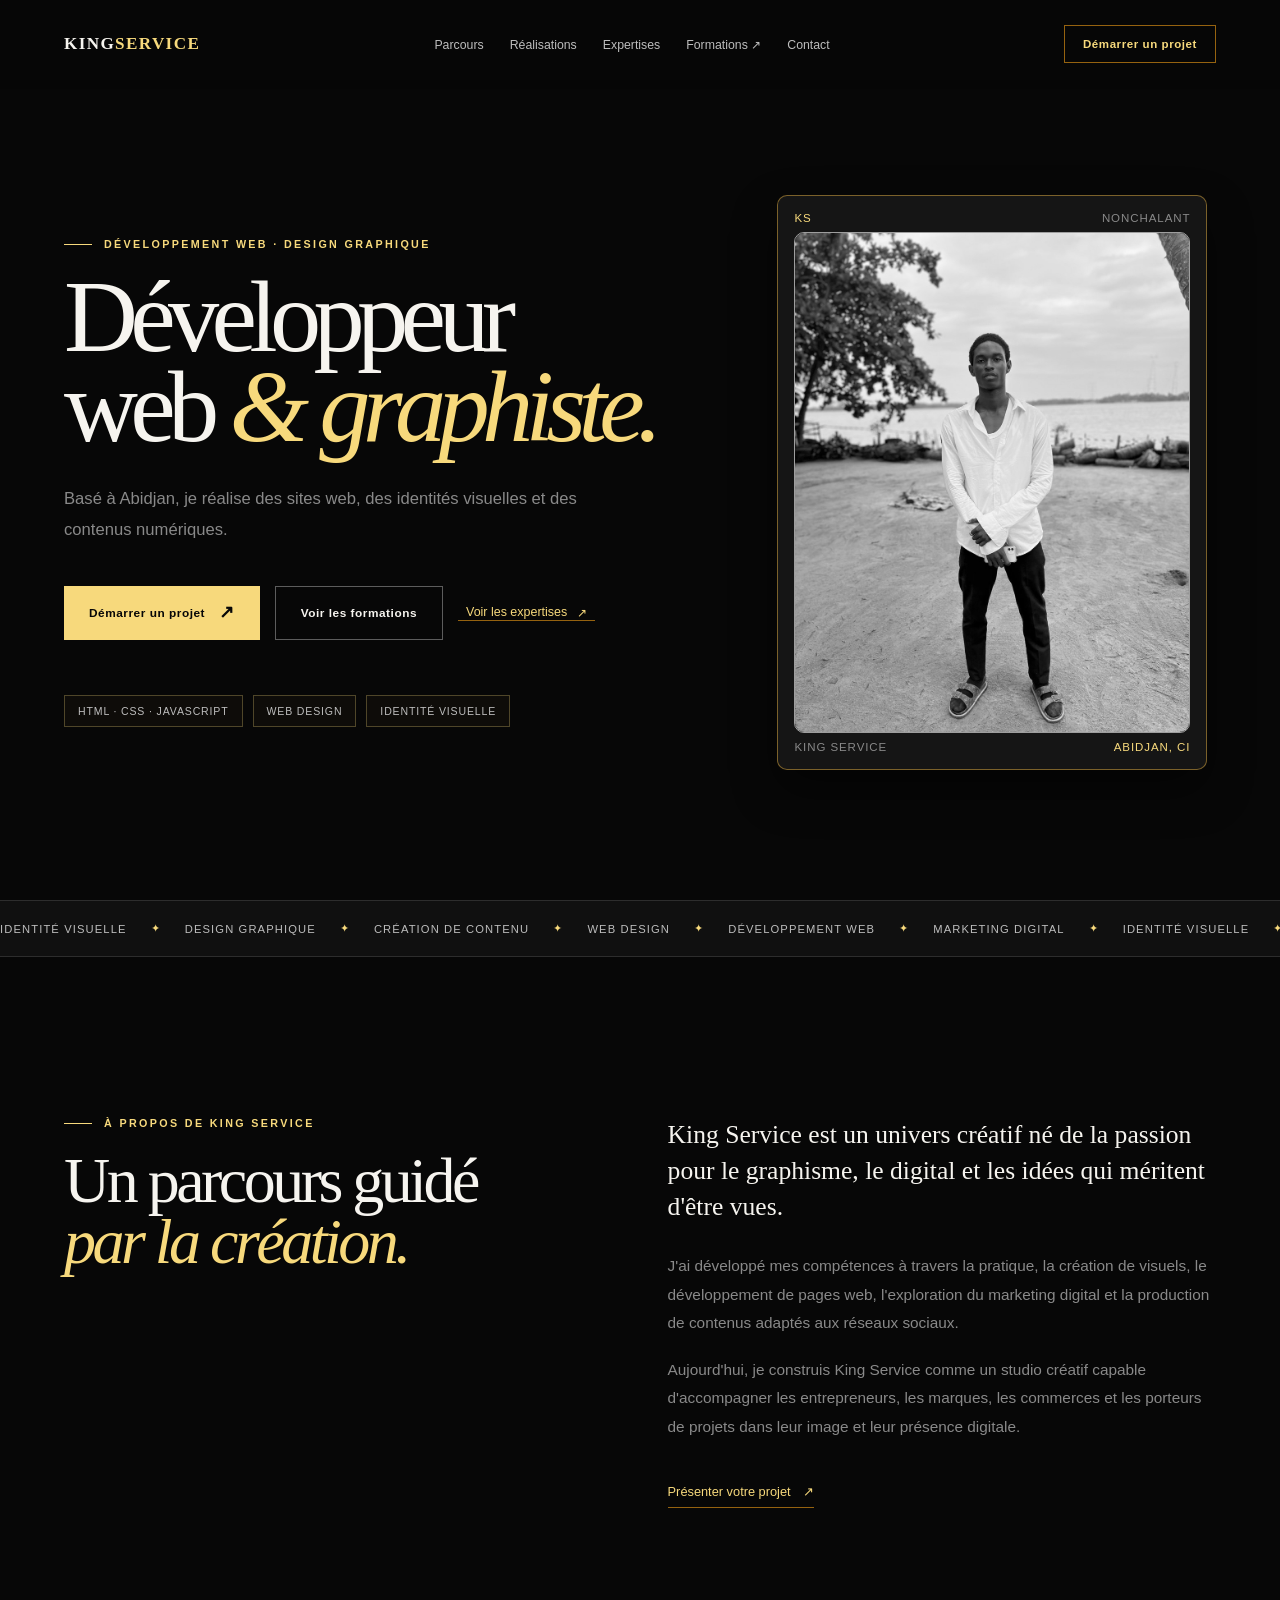
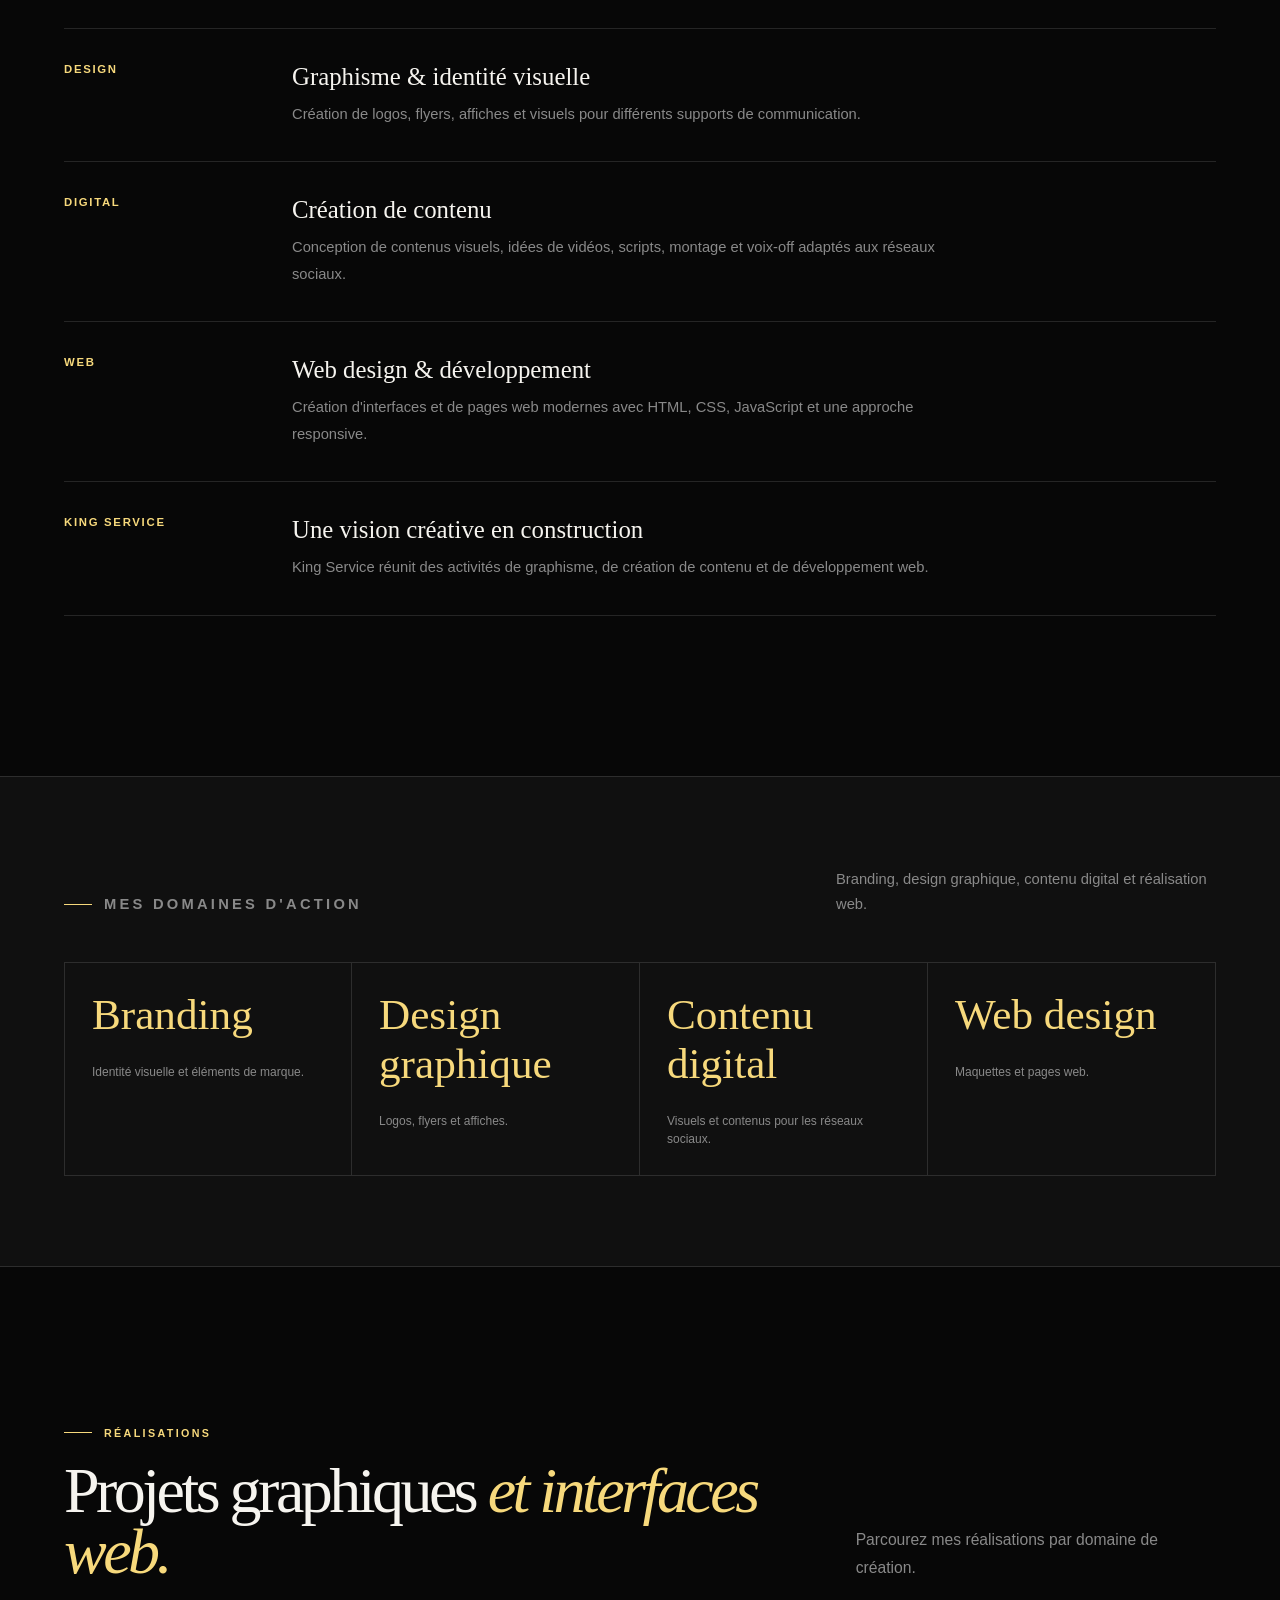
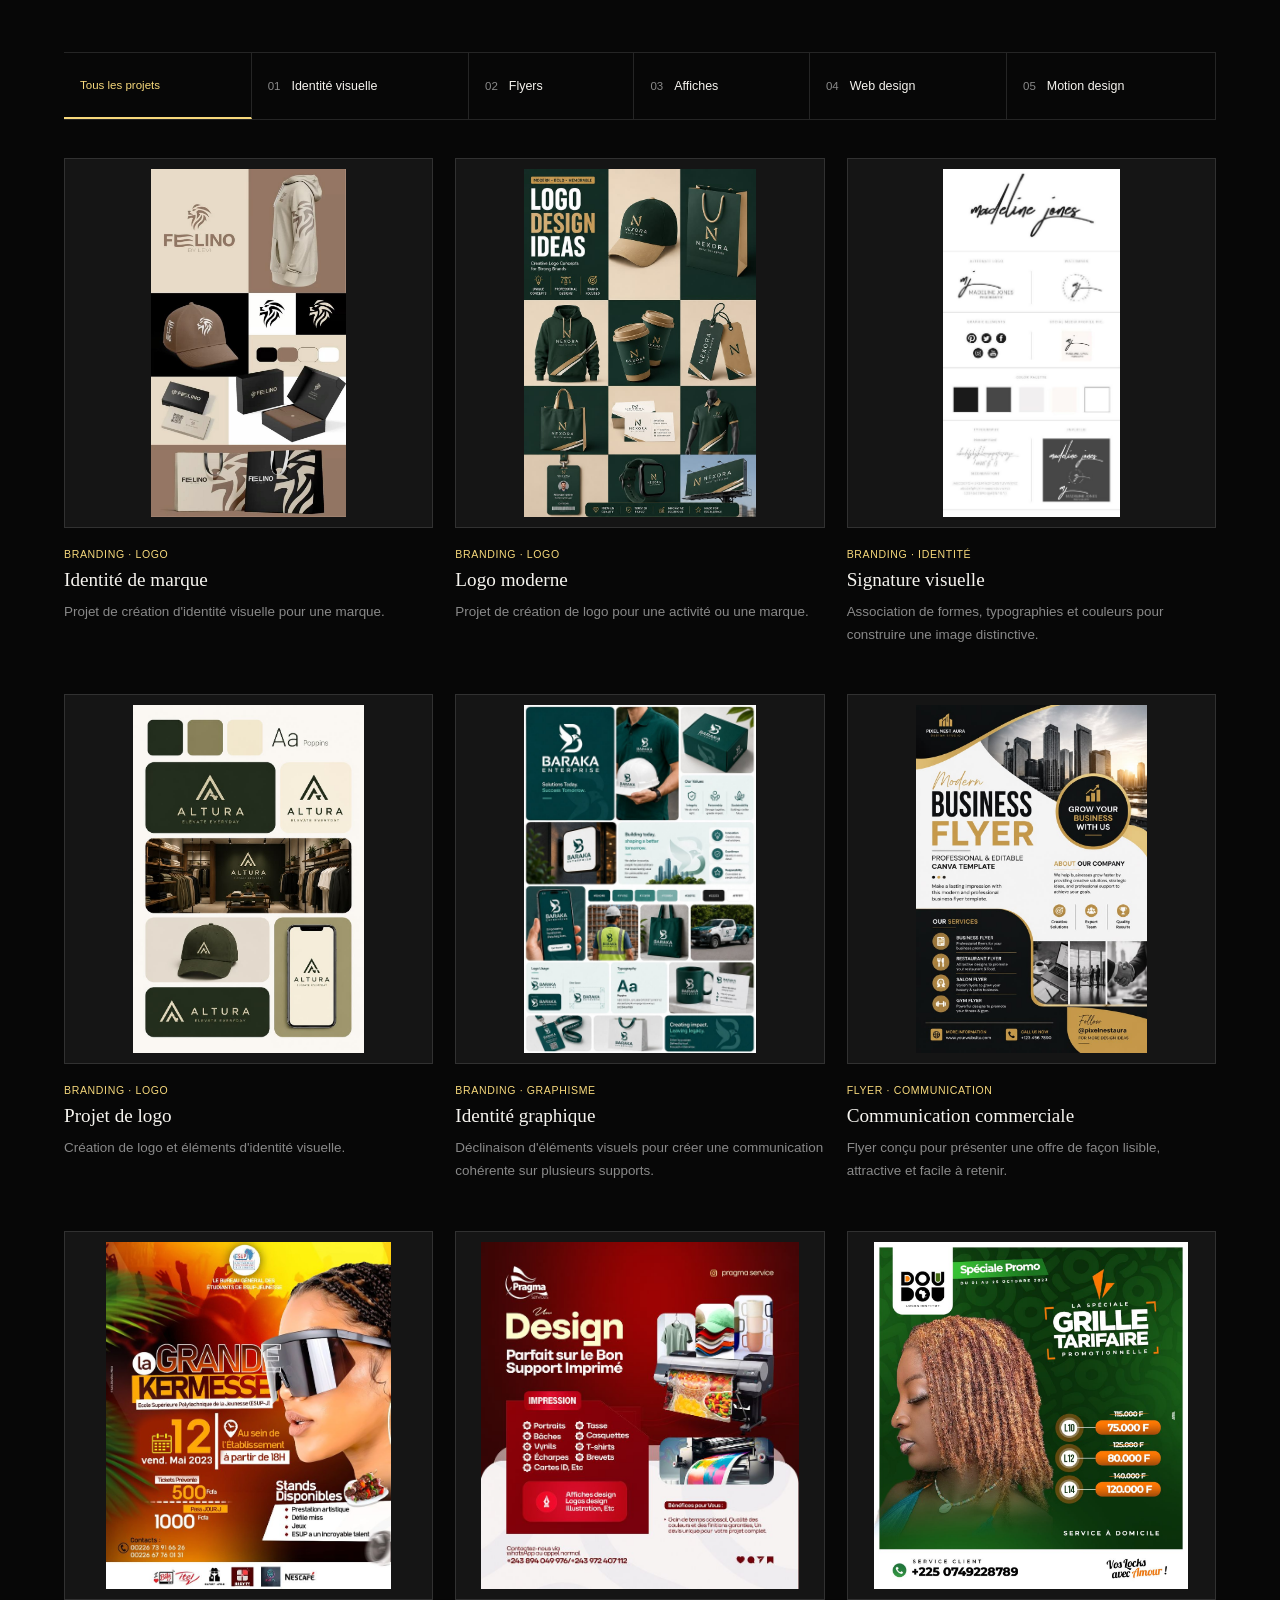
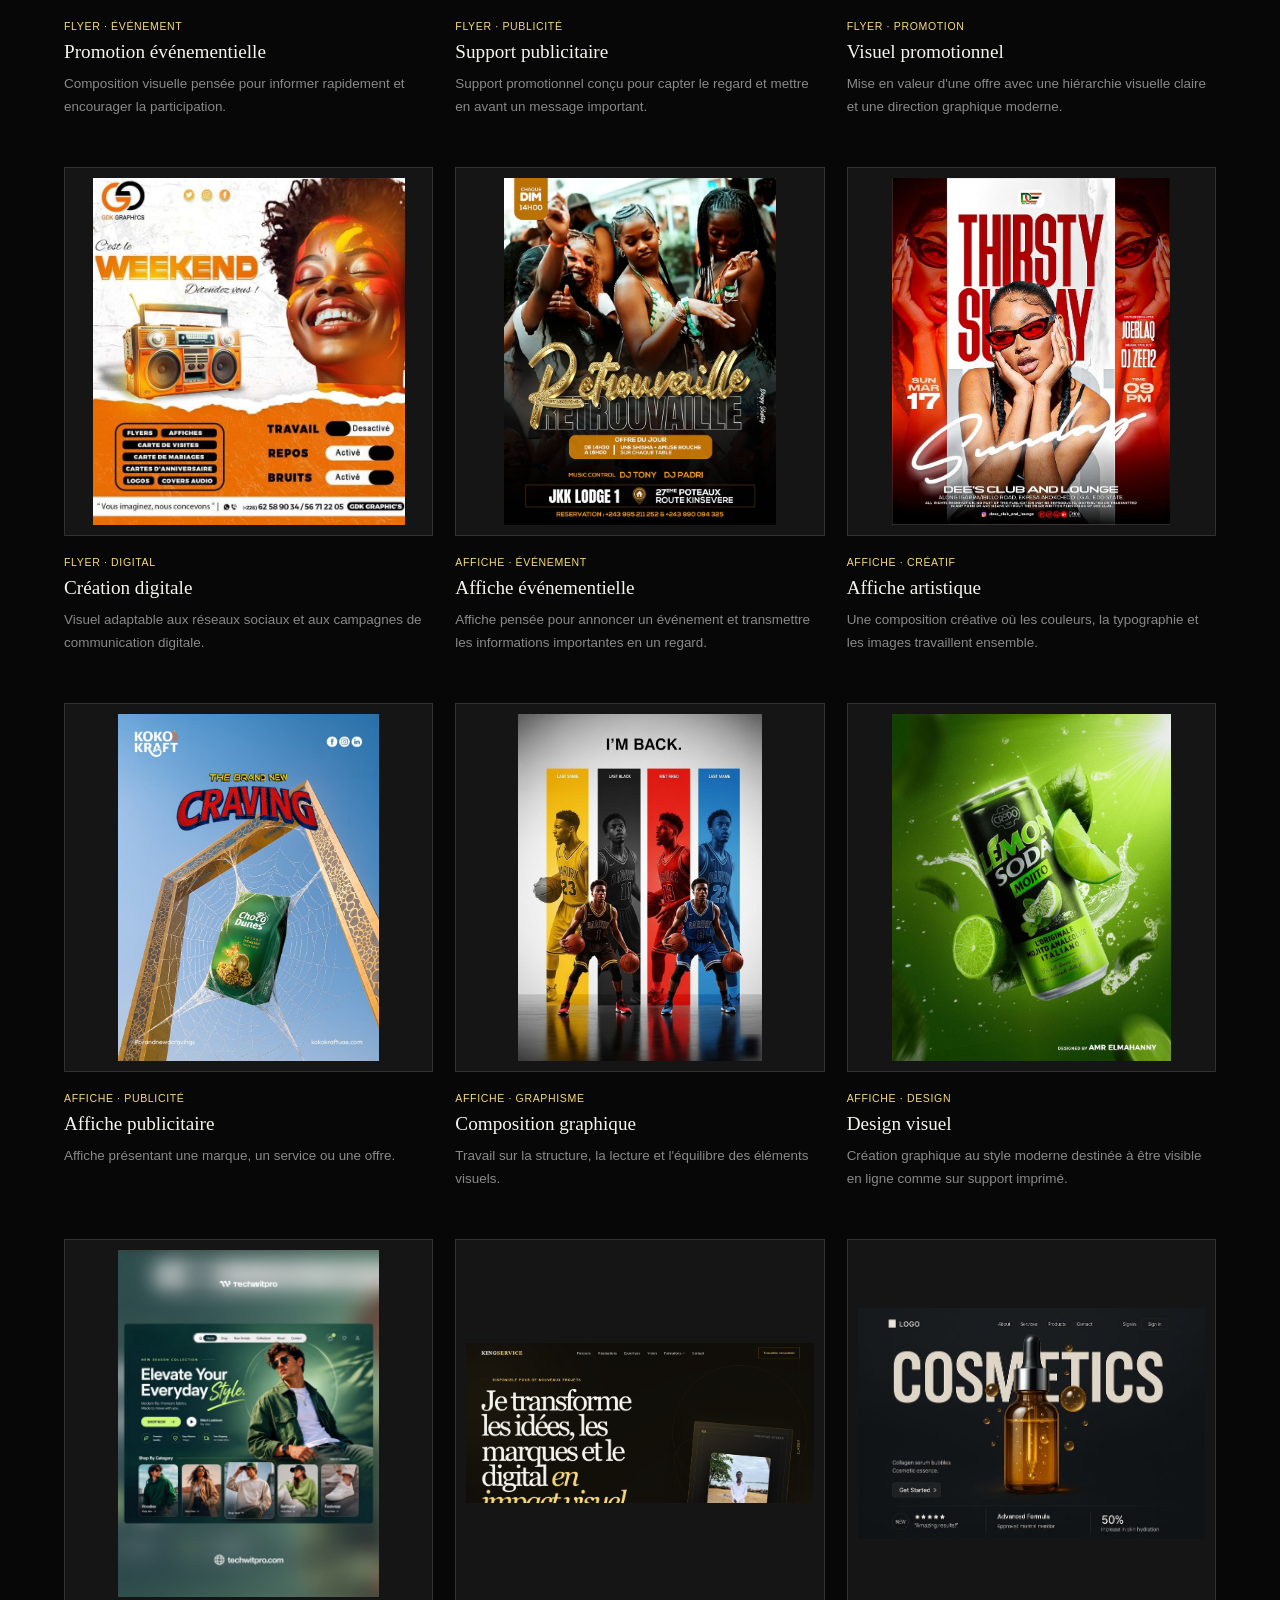
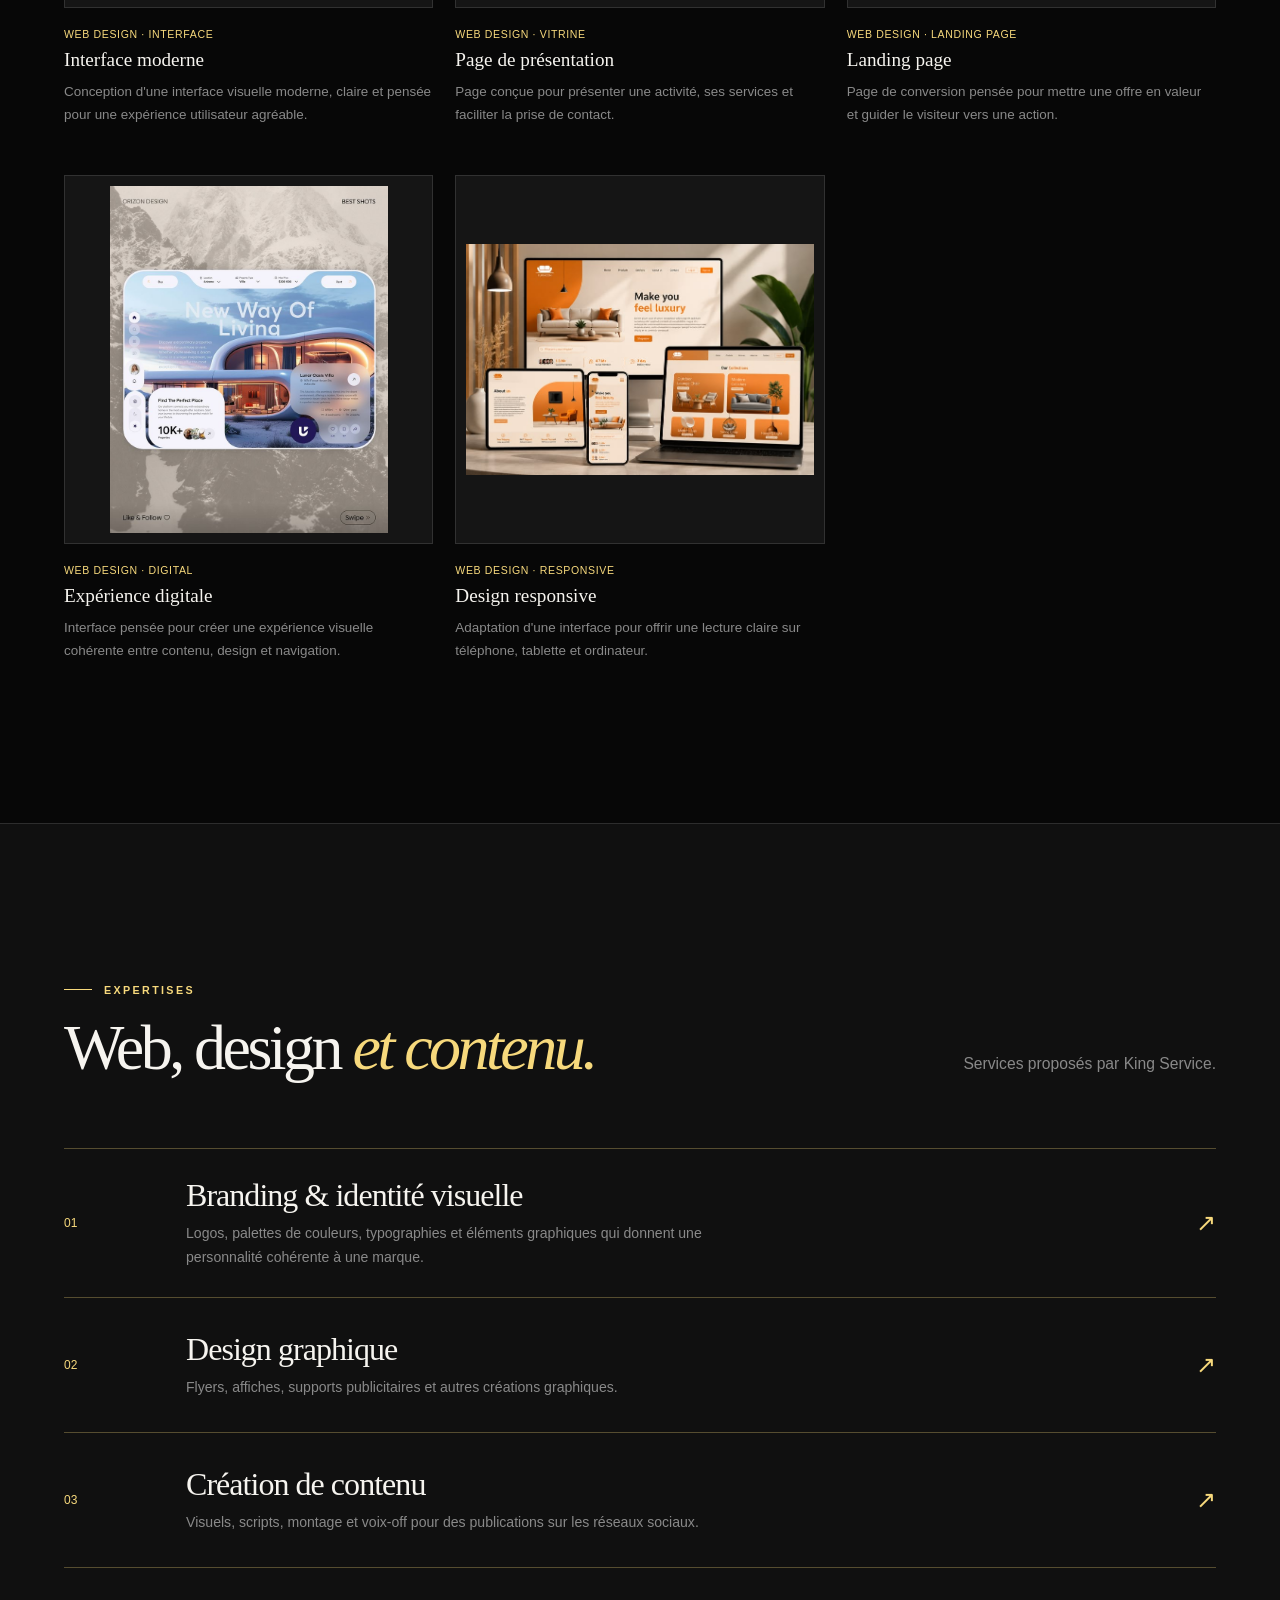
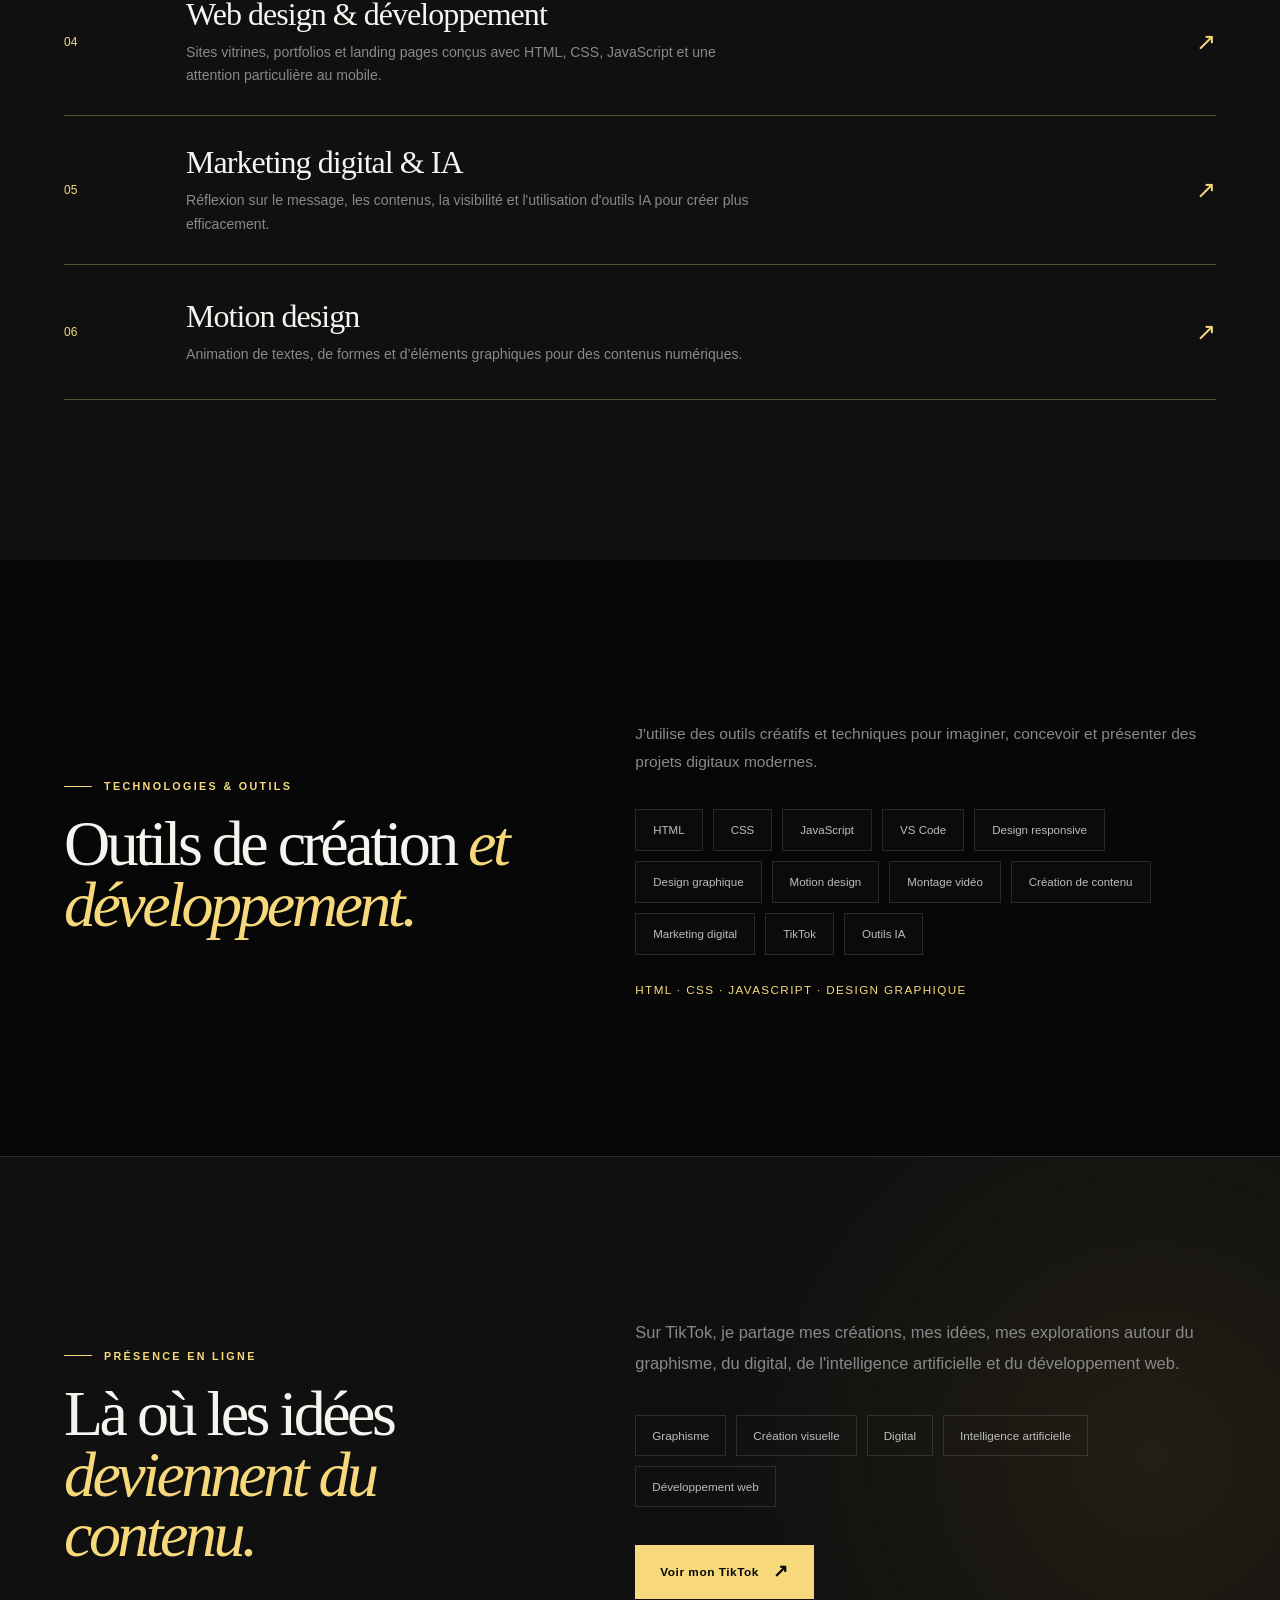
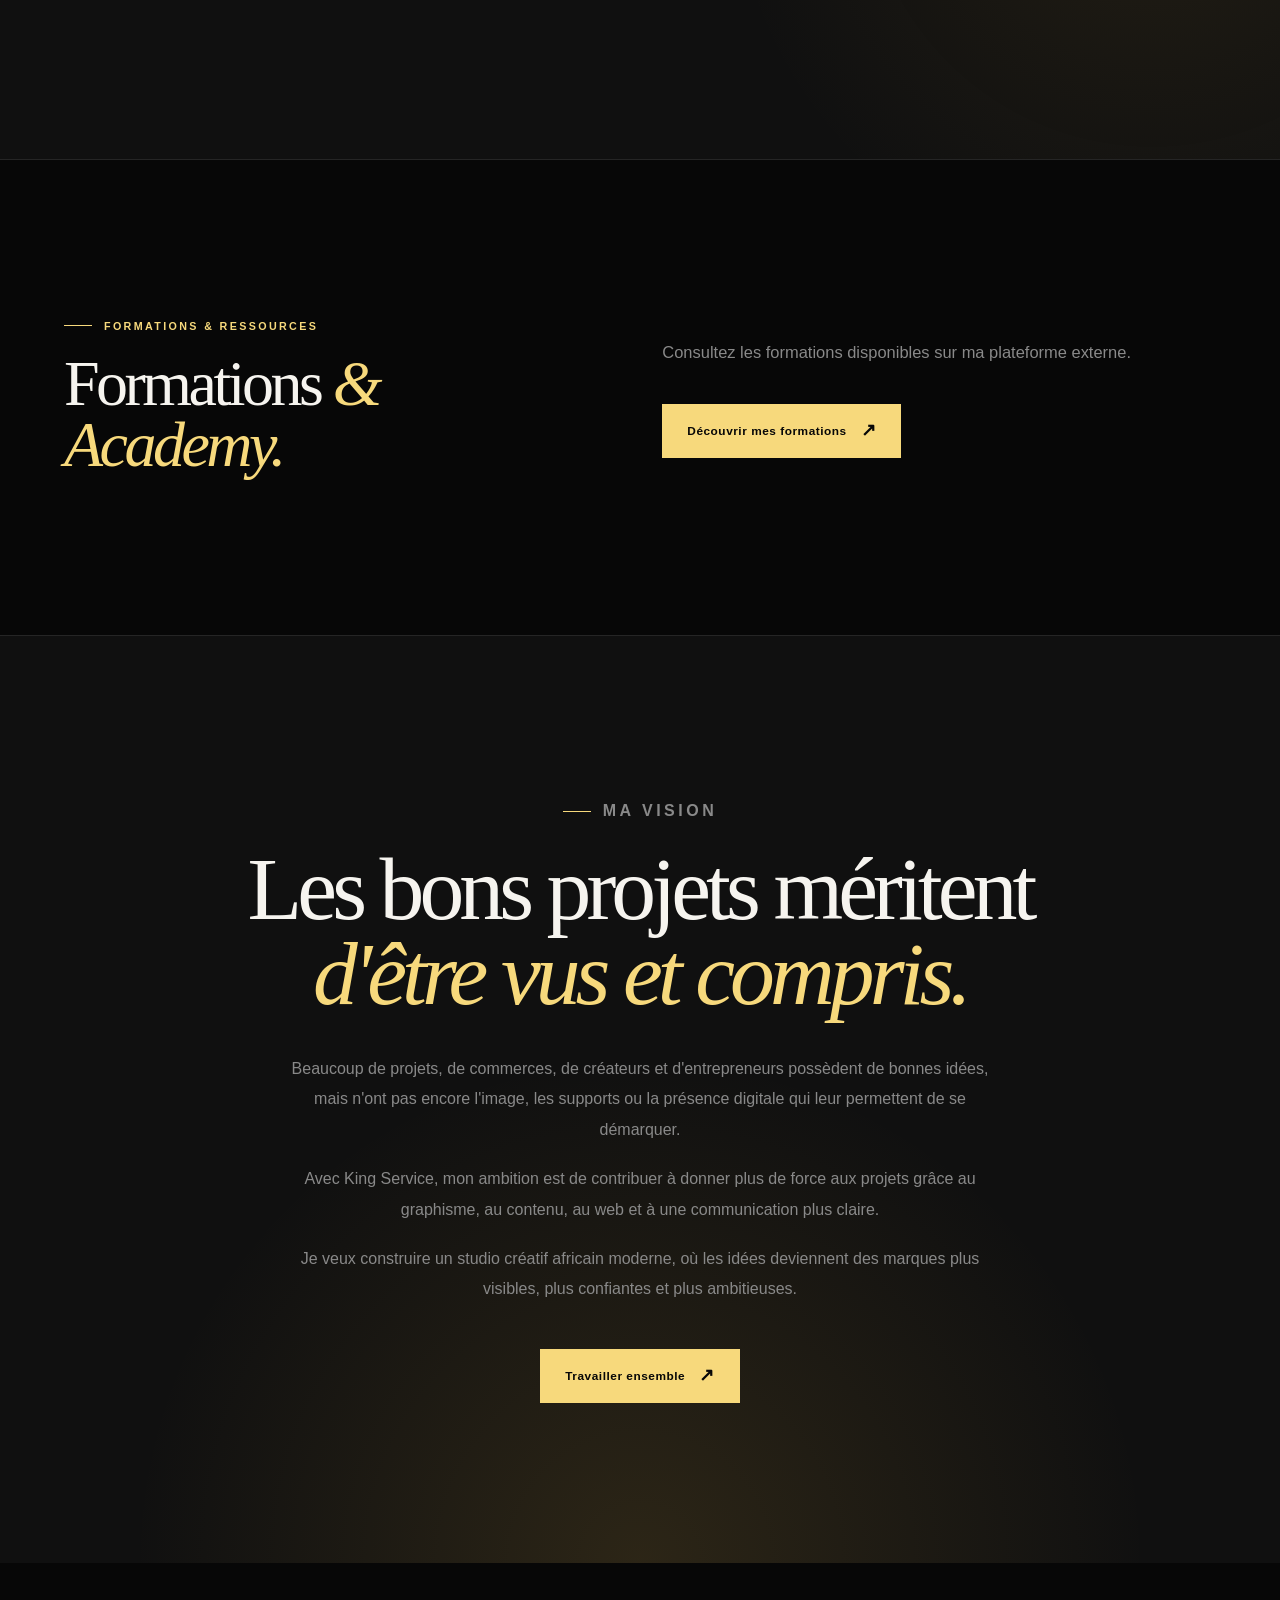
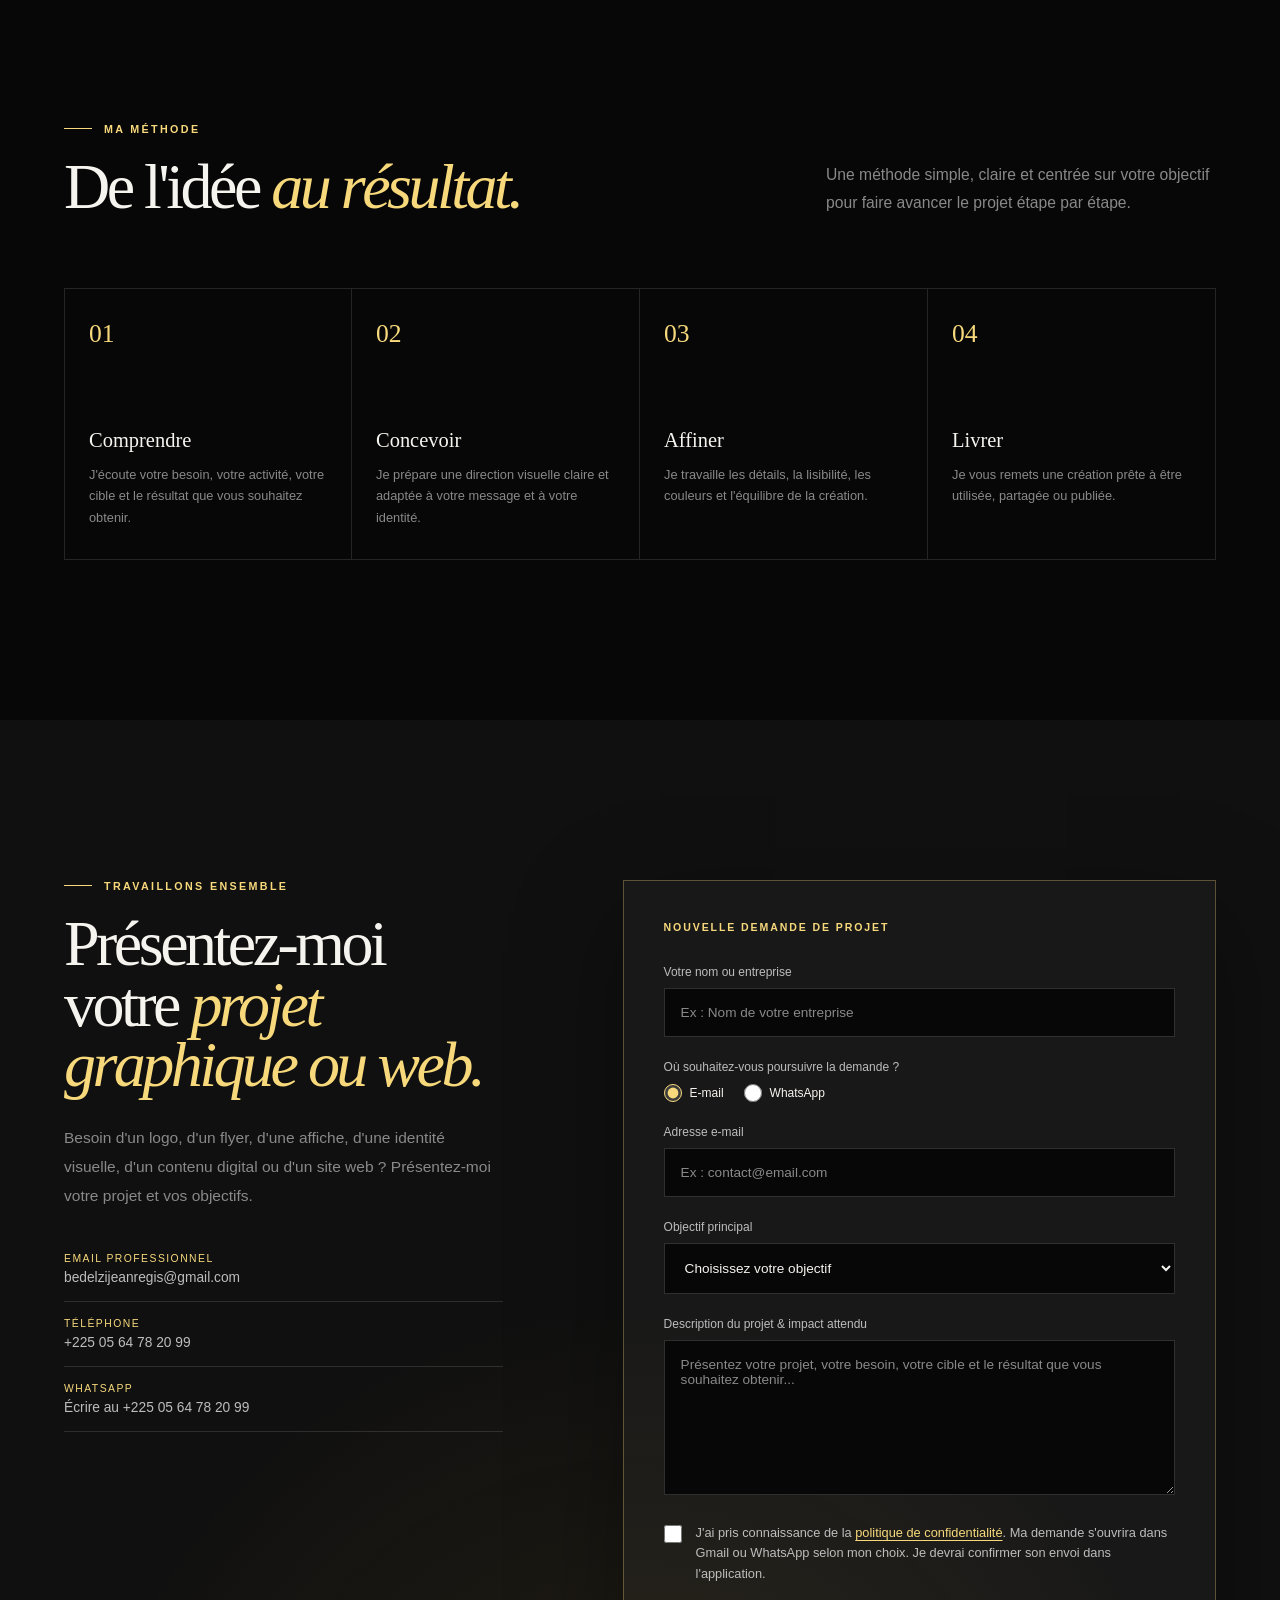
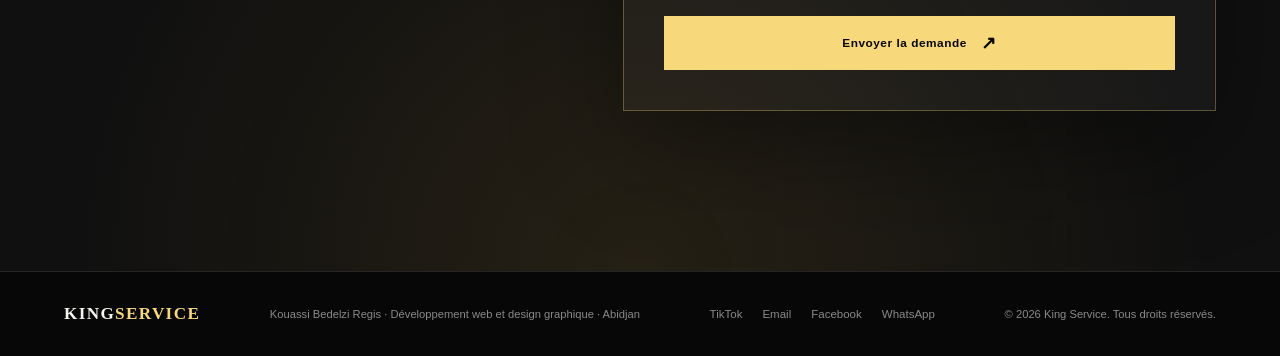
==== commit 22a0f8e3: "Add files via upload" ====
--- a/index.html
+++ b/index.html
@@ -32,7 +32,7 @@
   <div class="loader" id="loader" role="status" aria-live="polite">
     <div class="loader-content">
       <span class="loader-mark" aria-hidden="true">KS</span>
-      <p>Chargement du portfolio</p>
+      <p>DÉVELOPPEMENT WEB|DESIGN GRAPHIQUE</p>
       <progress id="load-progress" max="100" aria-label="Chargement du portfolio"></progress>
       <span id="load-percent">En cours</span>
     </div>
